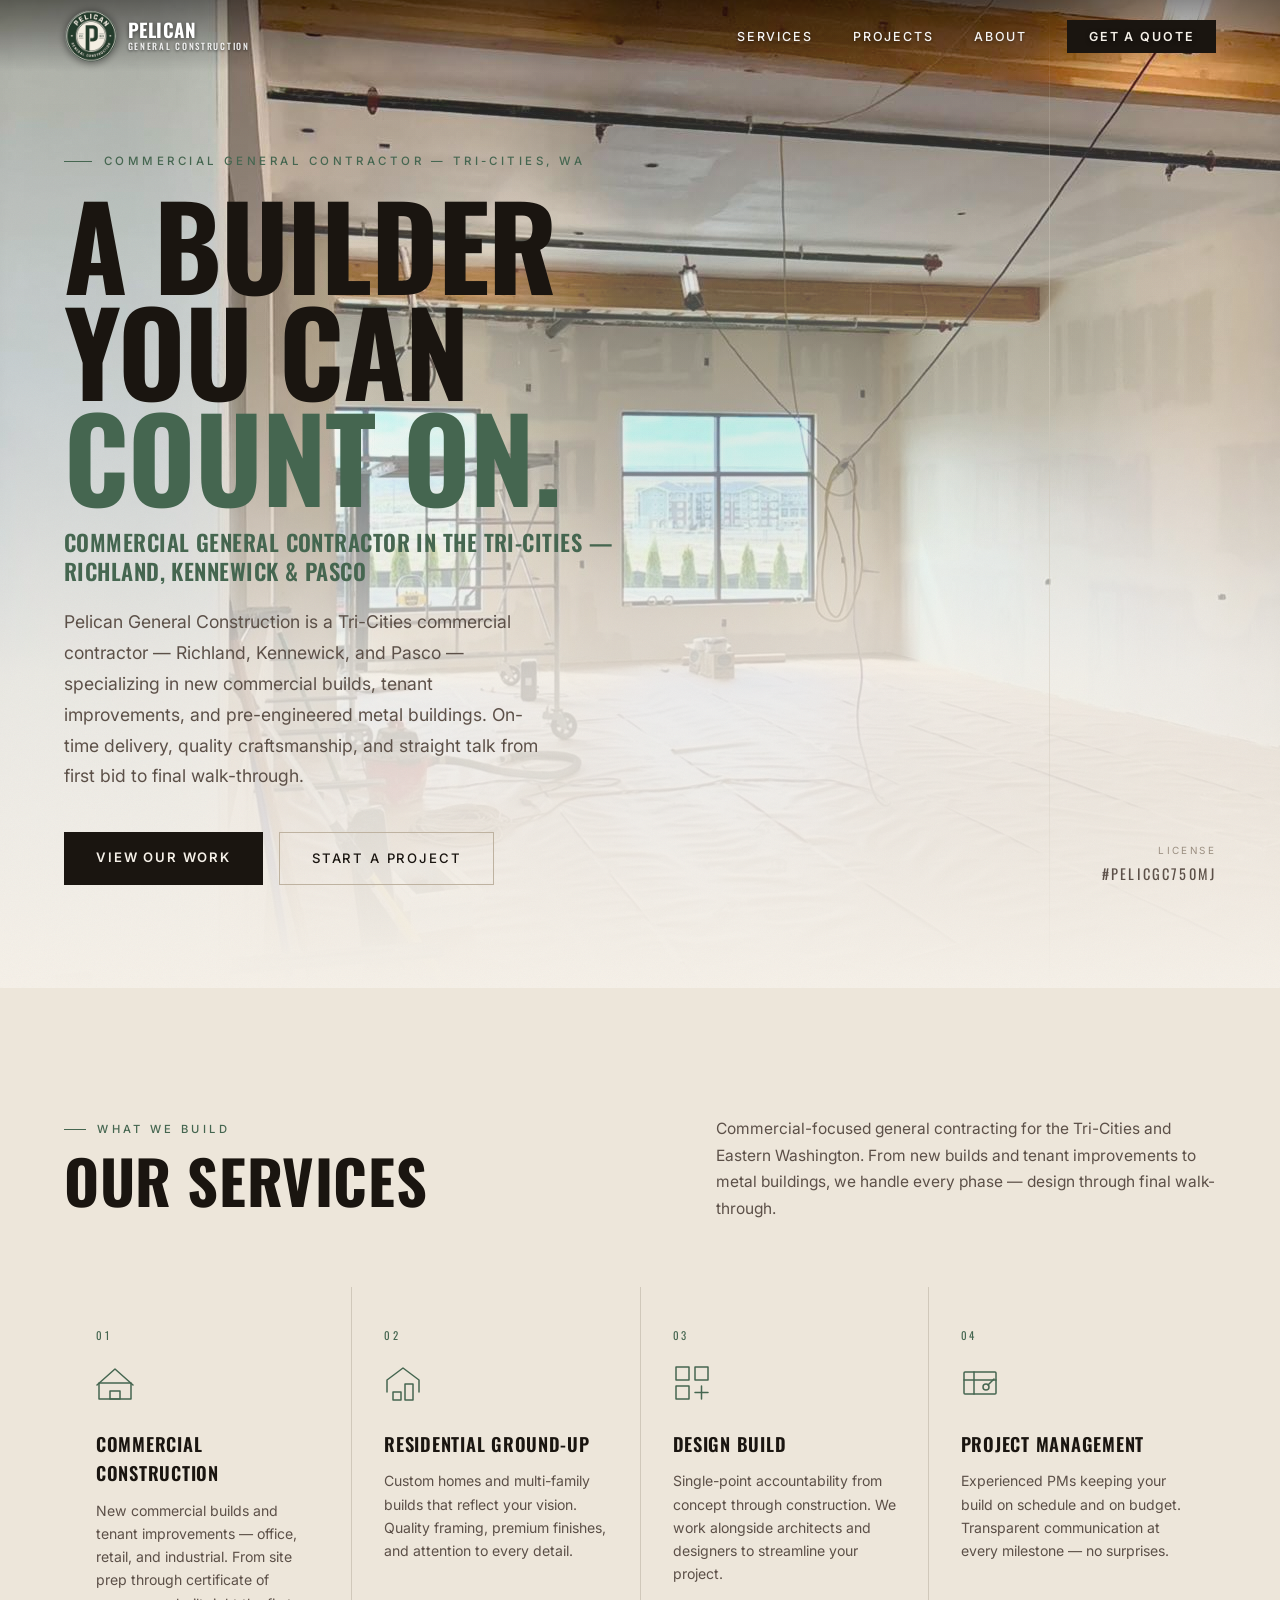
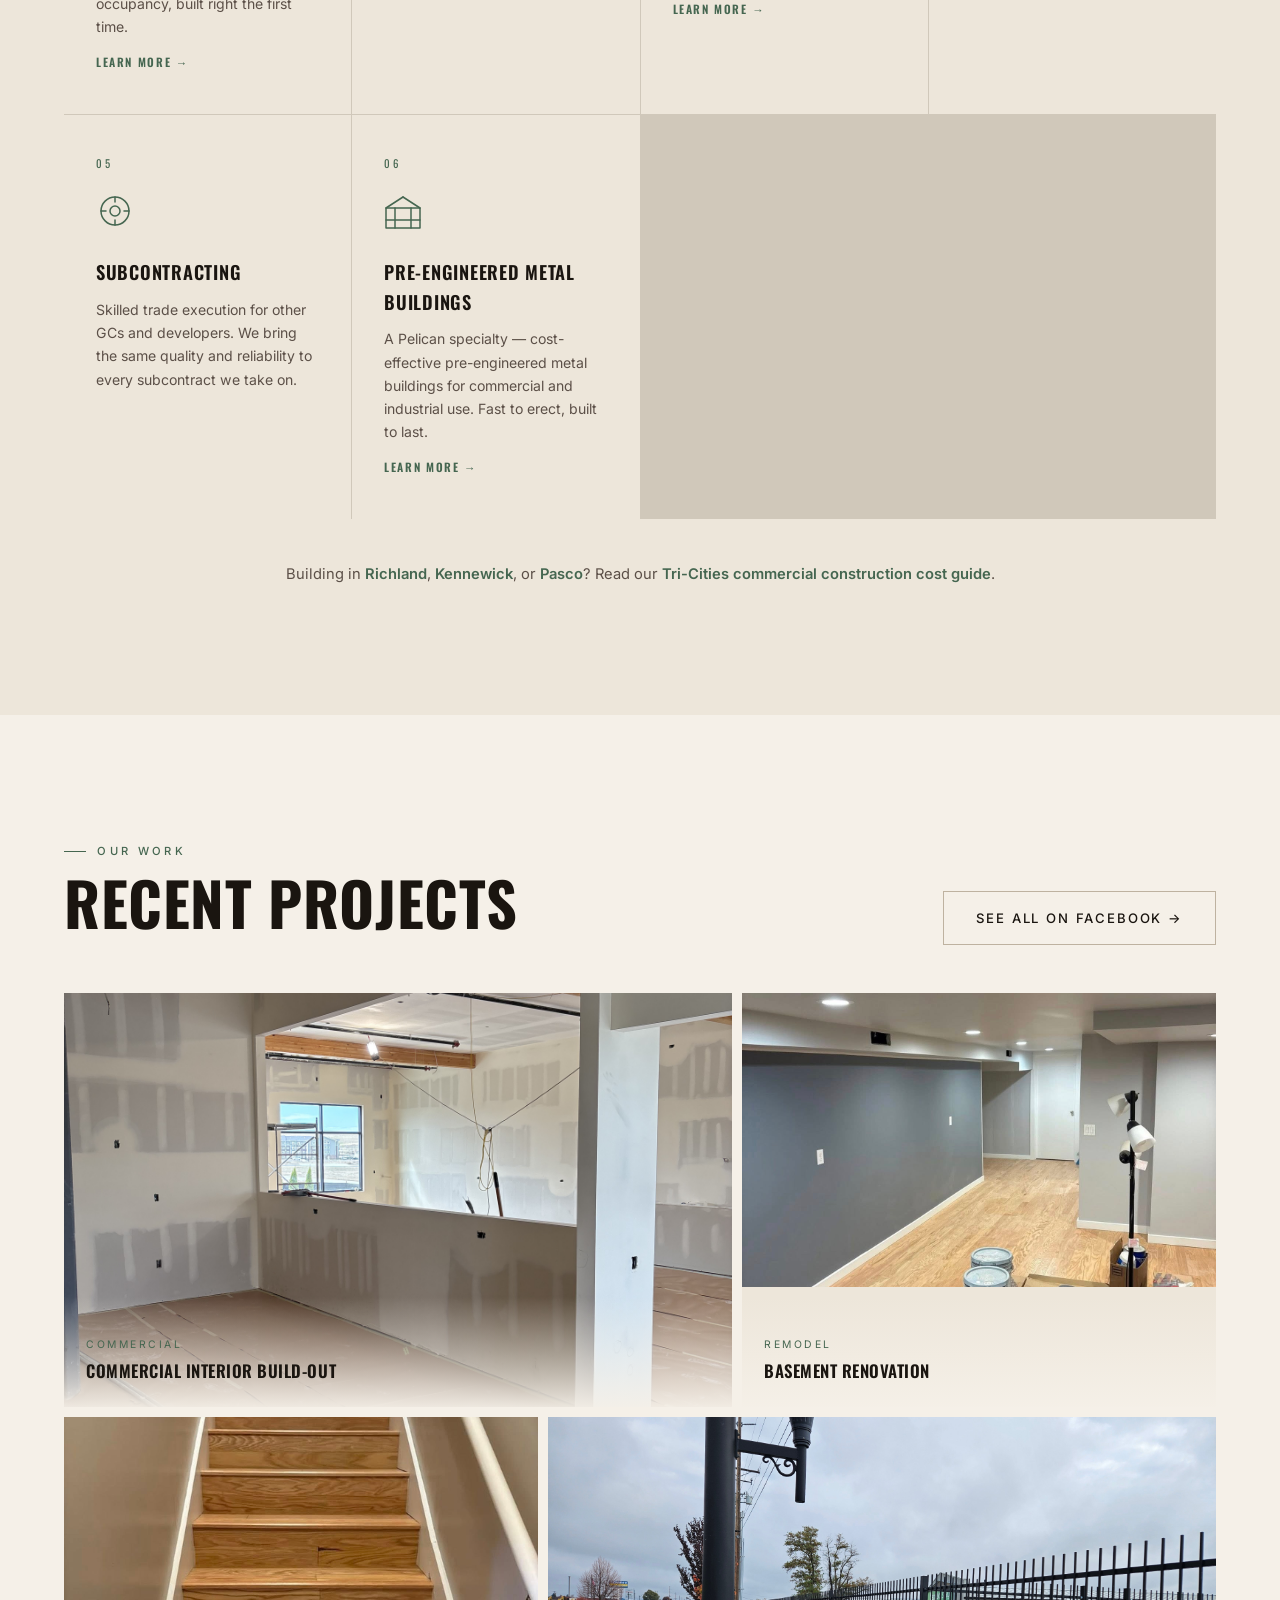
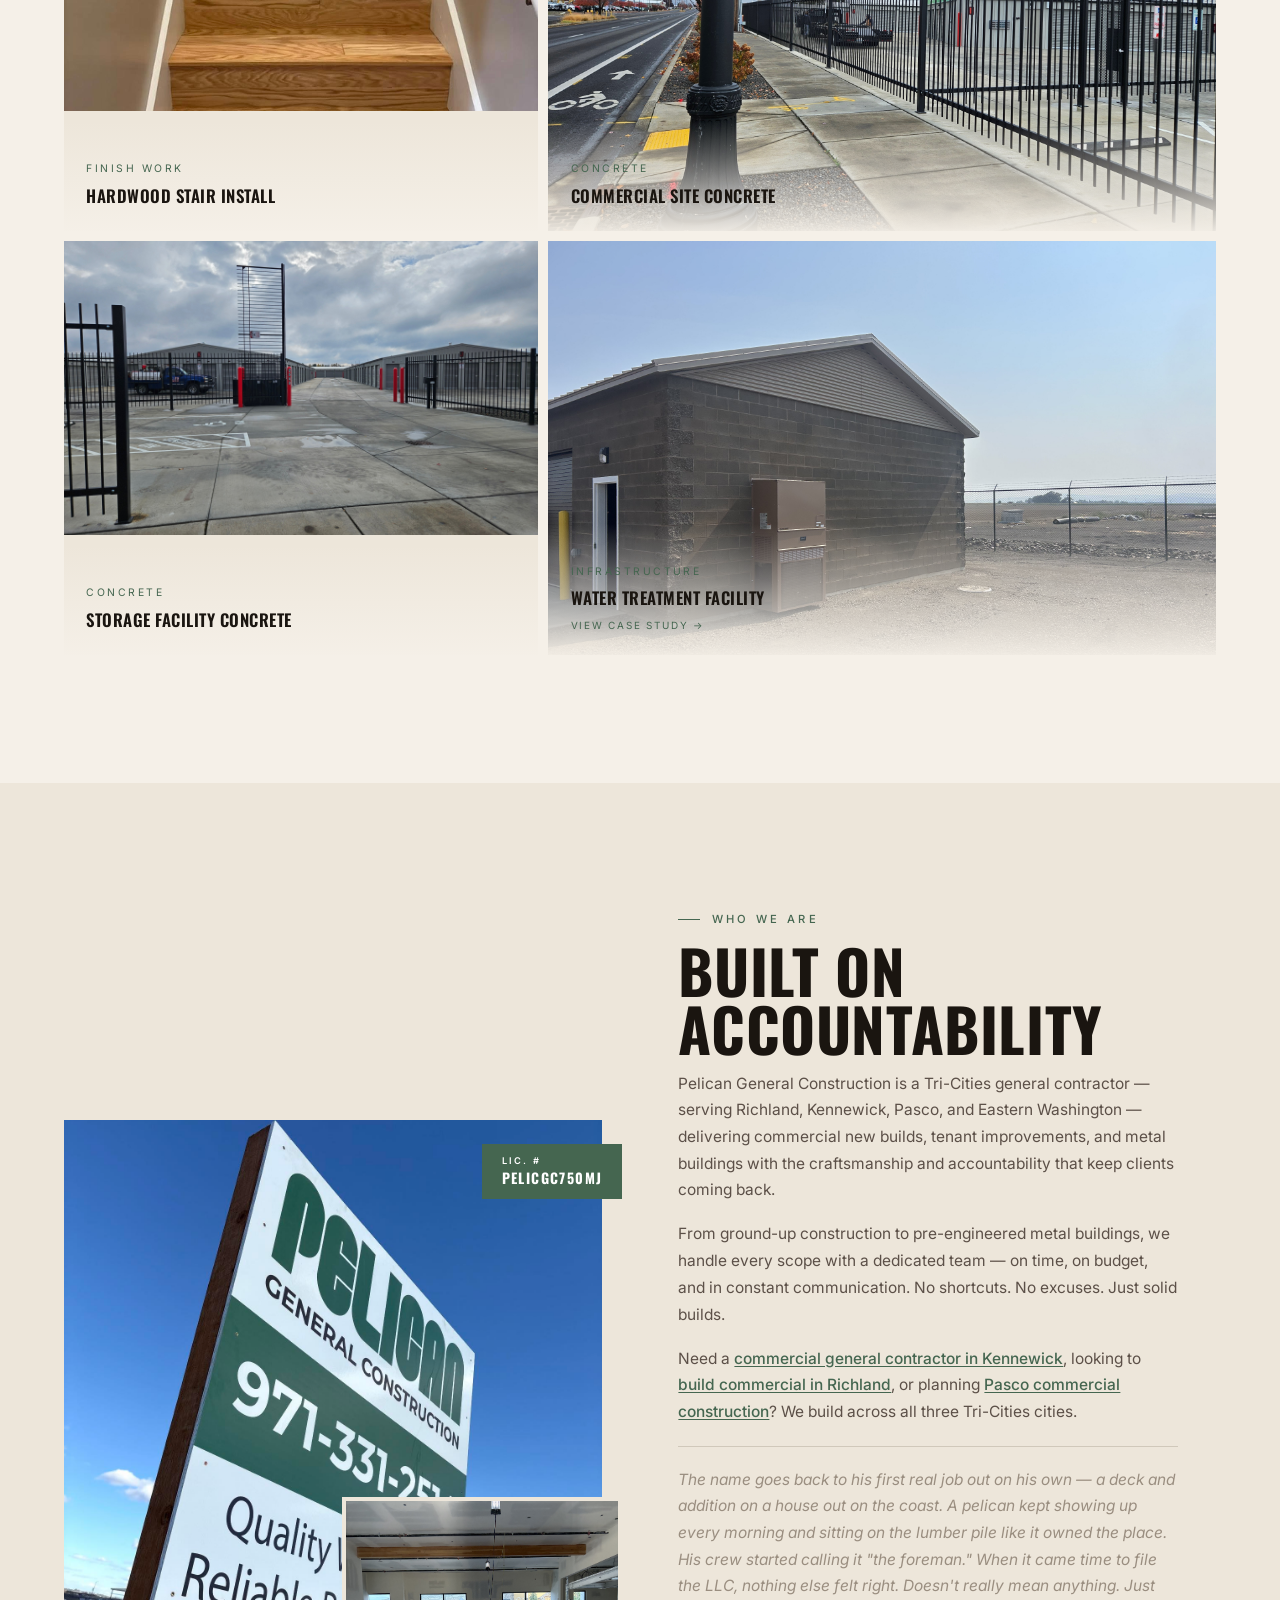
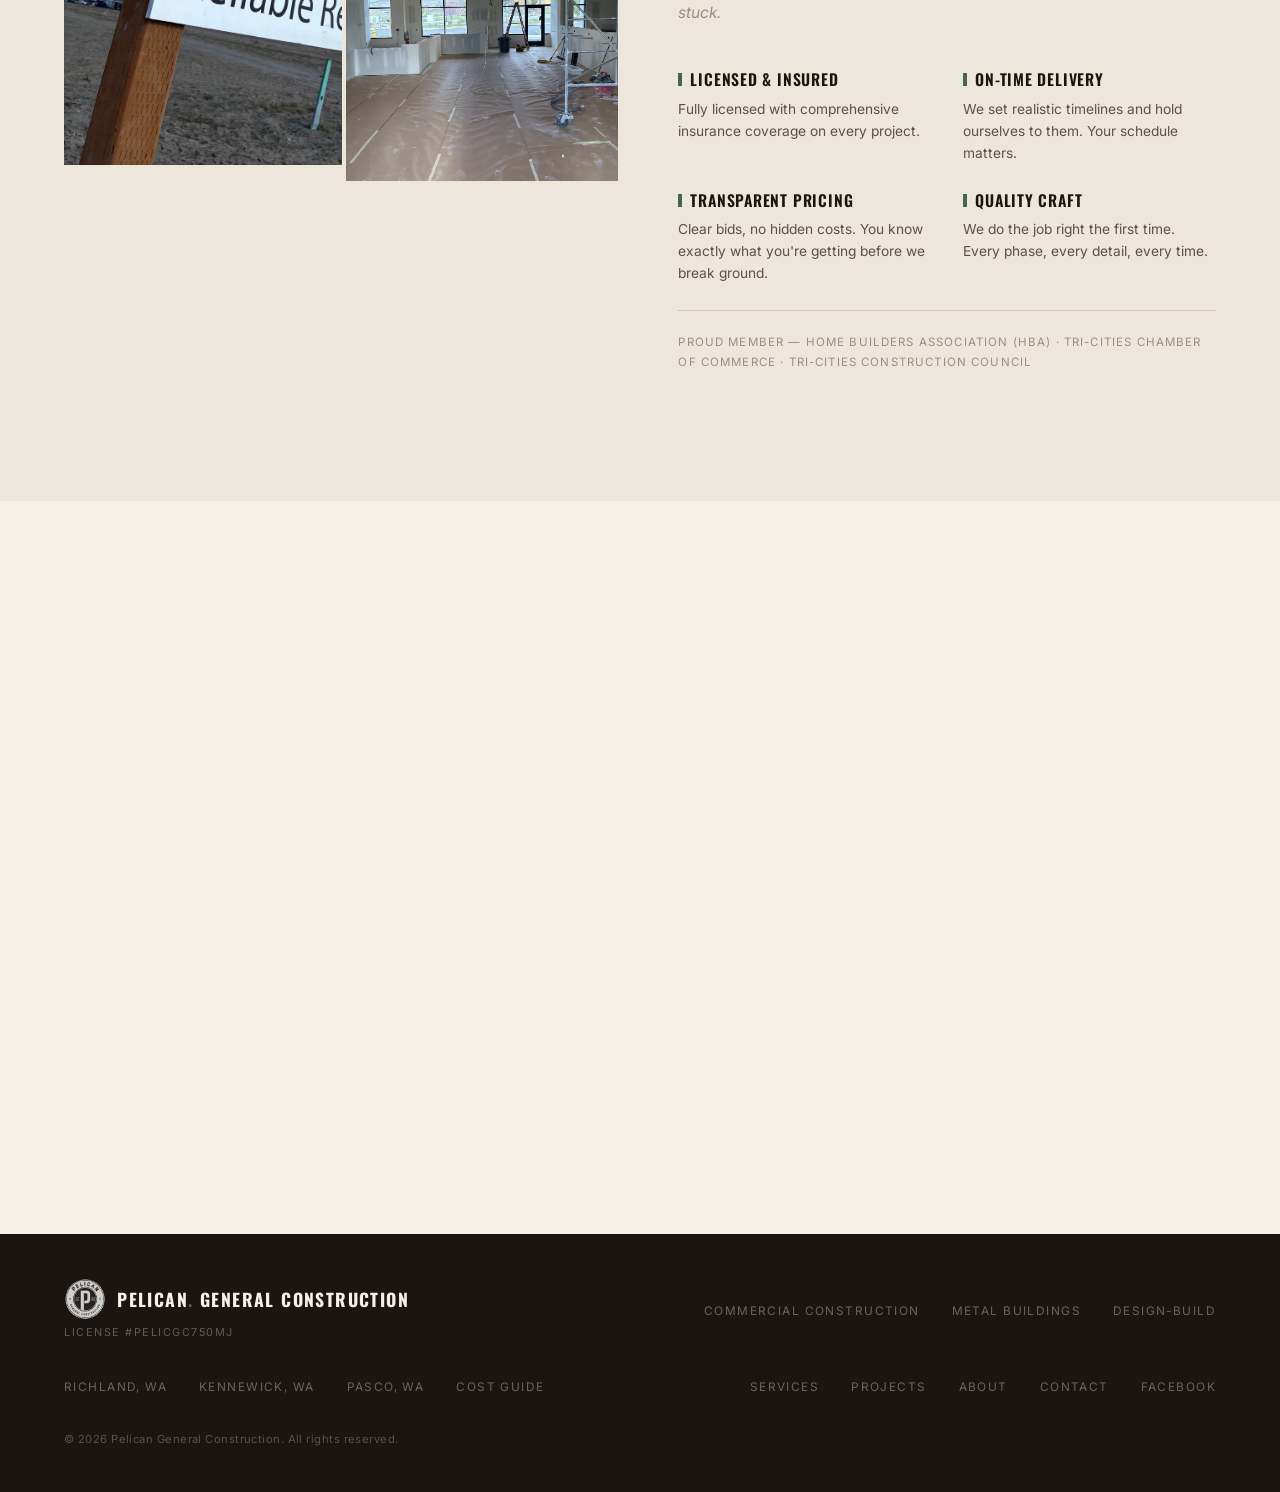
==== index.html @ b3b77639 "feat(seo): FOR-116 on-page push — anchor enrichment, plural form, schema fill, hero H2 Surgical on-p" ====
<!DOCTYPE html>
<html lang="en">
<head>
<meta charset="UTF-8">
<meta name="viewport" content="width=device-width, initial-scale=1.0">
<title>Pelican General Construction | Commercial General Contractor in the Tri-Cities, WA</title>
<meta name="description" content="Licensed general contractor serving Richland, Kennewick, Pasco, and Eastern Washington — commercial construction, new builds, tenant improvements, and pre-engineered metal buildings. Lic. #PELICGC750MJ.">
<link rel="canonical" href="https://www.pelicangeneralconstruction.com/">
<meta property="og:type" content="website">
<meta property="og:url" content="https://www.pelicangeneralconstruction.com/">
<meta property="og:title" content="Pelican General Construction | Commercial General Contractor in the Tri-Cities, WA">
<meta property="og:description" content="Licensed general contractor serving the Tri-Cities, WA — Richland, Kennewick, Pasco — plus Spokane and Eastern Washington. Commercial construction, new builds, tenant improvements &amp; pre-engineered metal buildings.">
<meta property="og:image" content="https://www.pelicangeneralconstruction.com/assets/pelican-og.jpg">
<meta property="og:site_name" content="Pelican General Construction">
<meta name="twitter:card" content="summary_large_image">
<meta name="twitter:title" content="Pelican General Construction | Commercial General Contractor in the Tri-Cities, WA">
<meta name="twitter:description" content="Licensed general contractor serving the Tri-Cities, WA and Eastern Washington. Commercial construction, new builds, tenant improvements &amp; pre-engineered metal buildings.">
<meta name="twitter:image" content="https://www.pelicangeneralconstruction.com/assets/pelican-og.jpg">
<!-- Analytics (FOR-81): GA4 live. Google Search Console verified via DNS TXT (Vercel) — no meta tag needed.
     Sub-pages under /services, /tri-cities, /resources fire GA4 via assets/site.js (GA4_ID). -->
<script async src="https://www.googletagmanager.com/gtag/js?id=G-ERBQPGGHDS"></script>
<script>window.dataLayer=window.dataLayer||[];function gtag(){dataLayer.push(arguments);}gtag('js',new Date());gtag('config','G-ERBQPGGHDS');</script>
<script type="application/ld+json">
{
  "@context": "https://schema.org",
  "@type": "GeneralContractor",
  "@id": "https://www.pelicangeneralconstruction.com/#organization",
  "name": "Pelican General Construction",
  "description": "Licensed general contractor serving the Tri-Cities, Washington — Richland, Kennewick, and Pasco — plus Spokane and Eastern Washington. Commercial construction, new builds, tenant improvements, design-build, project management, subcontracting, and pre-engineered metal buildings.",
  "url": "https://www.pelicangeneralconstruction.com",
  "logo": "https://www.pelicangeneralconstruction.com/assets/pelican-badge.png",
  "image": "https://www.pelicangeneralconstruction.com/assets/657882827_122160545870937007_4237952184044133495_n.jpg",
  "telephone": "+19713312514",
  "address": {
    "@type": "PostalAddress",
    "addressRegion": "WA",
    "addressCountry": "US"
  },
  "areaServed": [
    {"@type": "State", "name": "Washington"},
    {"@type": "City", "name": "Richland"},
    {"@type": "City", "name": "Kennewick"},
    {"@type": "City", "name": "Pasco"},
    {"@type": "City", "name": "Spokane"},
    {"@type": "AdministrativeArea", "name": "Eastern Washington"}
  ],
  "hasCredential": {
    "@type": "EducationalOccupationalCredential",
    "credentialCategory": "contractor license",
    "name": "Contractor License #PELICGC750MJ"
  },
  "hasOfferCatalog": {
    "@type": "OfferCatalog",
    "name": "Construction Services",
    "itemListElement": [
      {"@type": "Offer", "itemOffered": {"@type": "Service", "name": "Commercial Ground-Up Construction"}},
      {"@type": "Offer", "itemOffered": {"@type": "Service", "name": "Tenant Improvements"}},
      {"@type": "Offer", "itemOffered": {"@type": "Service", "name": "Residential Ground-Up Construction"}},
      {"@type": "Offer", "itemOffered": {"@type": "Service", "name": "Design Build"}},
      {"@type": "Offer", "itemOffered": {"@type": "Service", "name": "Project Management"}},
      {"@type": "Offer", "itemOffered": {"@type": "Service", "name": "Subcontracting"}},
      {"@type": "Offer", "itemOffered": {"@type": "Service", "name": "Pre-Engineered Metal Buildings"}}
    ]
  },
  "memberOf": [
    {"@type": "Organization", "name": "Home Builders Association (HBA)"},
    {"@type": "Organization", "name": "Tri-Cities Regional Chamber of Commerce"},
    {"@type": "Organization", "name": "Tri-Cities Construction Council"}
  ],
  "sameAs": ["https://www.facebook.com/profile.php?id=61578110233521"]
}
</script>
<script type="application/ld+json">
{
  "@context": "https://schema.org",
  "@type": "WebSite",
  "@id": "https://www.pelicangeneralconstruction.com/#website",
  "url": "https://www.pelicangeneralconstruction.com/",
  "name": "Pelican General Construction",
  "publisher": {"@id": "https://www.pelicangeneralconstruction.com/#organization"}
}
</script>
<link rel="icon" type="image/x-icon" href="/assets/favicon.ico">
<link rel="icon" type="image/png" sizes="32x32" href="/assets/favicon-32x32.png">
<link rel="icon" type="image/png" sizes="16x16" href="/assets/favicon-16x16.png">
<link rel="apple-touch-icon" sizes="180x180" href="/assets/apple-touch-icon.png">
<link rel="manifest" href="/site.webmanifest">
<link rel="preconnect" href="https://fonts.googleapis.com">
<link rel="preconnect" href="https://fonts.gstatic.com" crossorigin>
<link href="https://fonts.googleapis.com/css2?family=Oswald:wght@400;500;600;700&family=Inter:wght@300;400;500;600&display=swap" rel="stylesheet">
<style>
/* ============================================================
   DESIGN TOKENS — Pelican General Construction (LIGHT)
   Palette: warm cream/linen + amber gold + dark warm type
   Inspired by: aged canvas, natural timber, Carhartt tan
   ============================================================ */
:root {
  --bg-deep:    #F5F0E8;
  --bg-surface: #EDE6DA;
  --bg-raised:  #E4DBCC;
  --accent:     #456650;
  --forest:     #2B4031;  /* brand primary — logo green (design system) */
  --accent-h:   #557760;
  --text-1:     #1A1510;
  --text-2:     #5C5048;
  --text-3:     #9A8E80;
  --border:     #D0C8BA;
  --border-w:   #BEB2A0;
  --nav-h:      72px;
  --pad:        clamp(1.5rem, 5vw, 4rem);
  --sp:         clamp(5rem, 10vw, 9rem);
  --font-d:     'Oswald', sans-serif;
  --font-b:     'Inter', sans-serif;
}

*, *::before, *::after { box-sizing: border-box; margin: 0; padding: 0; }
html { scroll-behavior: smooth; }
body {
  background: var(--bg-deep);
  color: var(--text-1);
  font-family: var(--font-b);
  font-size: 16px;
  line-height: 1.6;
  -webkit-font-smoothing: antialiased;
}
img { max-width: 100%; display: block; }
a { color: inherit; text-decoration: none; }
:focus-visible { outline: 2px solid var(--accent); outline-offset: 3px; }

/* ============ NAV ============ */
nav {
  position: fixed; top: 0; left: 0; right: 0; z-index: 100;
  height: var(--nav-h);
  display: flex; align-items: center; justify-content: space-between;
  padding: 0 var(--pad);
  transition: background .3s, border-color .3s, box-shadow .3s;
  border-bottom: 1px solid transparent;
}
/* Dark gradient scrim behind nav — makes text readable over any hero photo */
nav::before {
  content: '';
  position: absolute; inset: 0;
  background: linear-gradient(to bottom, rgba(0,0,0,.45) 0%, transparent 100%);
  z-index: -1;
  pointer-events: none;
  transition: opacity .3s;
}
nav.scrolled {
  background: rgba(245,240,232,.96);
  backdrop-filter: blur(16px);
  -webkit-backdrop-filter: blur(16px);
  border-color: var(--border);
  box-shadow: 0 1px 0 var(--border);
}
nav.scrolled::before { opacity: 0; }
.nav-logo { display: flex; align-items: center; gap: .6rem; }
.nav-badge { height: 54px; width: auto; display: block; filter: drop-shadow(0 1px 4px rgba(0,0,0,.55)); transition: filter .3s; }
nav.scrolled .nav-badge { filter: none; }
.nav-wordmark { display: flex; flex-direction: column; line-height: 1; }
.nav-wm-1 {
  font-family: var(--font-d); font-weight: 700; text-transform: uppercase;
  font-size: 1.18rem; letter-spacing: .03em; color: #fff;
  text-shadow: 0 1px 4px rgba(0,0,0,.6); transition: color .25s, text-shadow .25s;
}
.nav-wm-2 {
  font-family: var(--font-d); font-weight: 500; text-transform: uppercase;
  font-size: .56rem; letter-spacing: .19em; margin-top: 3px;
  color: rgba(255,255,255,.9); text-shadow: 0 1px 3px rgba(0,0,0,.6);
  transition: color .25s, text-shadow .25s;
}
nav.scrolled .nav-wm-1 { color: var(--text-1); text-shadow: none; }
nav.scrolled .nav-wm-2 { color: var(--text-2); text-shadow: none; }
.nav-links { display: flex; align-items: center; gap: 2.5rem; list-style: none; }
.nav-links a {
  font-size: .78rem; font-weight: 500;
  letter-spacing: .15em; text-transform: uppercase;
  color: rgba(255,255,255,.95);
  text-shadow: 0 1px 4px rgba(0,0,0,.6);
  transition: color .2s, text-shadow .2s;
}
.nav-links a:hover { color: #fff; text-shadow: 0 1px 6px rgba(0,0,0,.7); }
nav.scrolled .nav-links a { color: var(--text-2); text-shadow: none; }
nav.scrolled .nav-links a:hover { color: var(--text-1); }
.btn-quote {
  background: var(--text-1) !important;
  color: var(--bg-deep) !important;
  padding: .55rem 1.35rem !important;
  font-weight: 600 !important;
  transition: background .2s, color .2s !important;
}
.btn-quote:hover { background: var(--accent) !important; color: #fff !important; }
.nav-burger {
  display: none; flex-direction: column; gap: 5px;
  cursor: pointer; padding: 6px; background: none; border: none;
}
.nav-burger span { display: block; width: 24px; height: 1.5px; background: var(--text-1); }

/* ============ HERO ============ */
.hero {
  position: relative; min-height: 100vh;
  display: flex; align-items: flex-end;
  padding: calc(var(--nav-h) + 5rem) var(--pad) clamp(4rem, 8vw, 7rem);
  overflow: hidden;
}
.hero-bg {
  position: absolute; inset: 0;
  background:
    linear-gradient(to bottom,
      rgba(245,240,232,.06) 0%,
      rgba(245,240,232,.32) 35%,
      rgba(245,240,232,.84) 68%,
      #F5F0E8 100%
    ),
    url('assets/657882827_122160545870937007_4237952184044133495_n.jpg') center/cover no-repeat;
}
/* Subtle warm grain — aged canvas/construction paper texture */
.hero-bg::after {
  content: '';
  position: absolute; inset: 0;
  background-image: url("data:image/svg+xml,%3Csvg xmlns='http://www.w3.org/2000/svg' width='260' height='260'%3E%3Cfilter id='n'%3E%3CfeTurbulence type='fractalNoise' baseFrequency='.88' numOctaves='4' stitchTiles='stitch'/%3E%3C/filter%3E%3Crect width='100%25' height='100%25' filter='url(%23n)' opacity='.06'/%3E%3C/svg%3E");
  opacity: .6; mix-blend-mode: multiply; pointer-events: none;
}
/* Warm honey glow — golden hour on timber frame */
.hero-glow {
  position: absolute; inset: 0;
  background: radial-gradient(ellipse 60% 45% at 58% 30%, rgba(70,102,80,.15) 0%, transparent 65%);
  pointer-events: none;
}
/* Vertical structural line — suggests timber column or steel section */
.hero-line {
  position: absolute;
  top: 0; right: 18%; bottom: 0;
  width: 1px;
  background: linear-gradient(to bottom, transparent 0%, var(--border) 30%, var(--border) 70%, transparent 100%);
  opacity: .5; pointer-events: none;
}
.hero-content { position: relative; max-width: 900px; }
.hero-eye {
  font-size: .72rem; font-weight: 500;
  letter-spacing: .3em; text-transform: uppercase;
  color: var(--accent); margin-bottom: 1.25rem;
  display: flex; align-items: center; gap: .75rem;
}
.hero-eye::before {
  content: ''; display: inline-block;
  width: 28px; height: 1px; background: var(--accent);
}
h1.hero-h {
  font-family: var(--font-d); font-weight: 700;
  font-size: clamp(3.5rem, 9vw, 7.75rem);
  line-height: .92; letter-spacing: -.01em; text-transform: uppercase;
  color: var(--text-1); margin-bottom: 1.5rem;
}
h1.hero-h em { font-style: normal; color: var(--accent); }
.hero-sub {
  font-size: clamp(.95rem, 1.8vw, 1.1rem);
  color: var(--text-2); max-width: 490px;
  margin-bottom: 2.5rem; line-height: 1.75;
}
.hero-h2 {
  font-family: var(--font-d); font-weight: 600;
  font-size: clamp(1.05rem, 2.1vw, 1.4rem);
  letter-spacing: .02em; text-transform: uppercase;
  color: var(--accent); line-height: 1.3;
  max-width: 640px; margin: -.35rem 0 1.4rem;
}
.inline { color: var(--accent); text-decoration: underline; text-underline-offset: 2px; font-weight: 500; transition: color .2s; }
.inline:hover { color: var(--accent-h); }
.hero-acts { display: flex; gap: 1rem; flex-wrap: wrap; }

/* Buttons */
.btn-p {
  display: inline-block;
  background: var(--text-1); color: var(--bg-deep);
  font-family: var(--font-b); font-weight: 600;
  font-size: .82rem; letter-spacing: .14em; text-transform: uppercase;
  padding: .95rem 2rem;
  transition: background .2s, transform .15s;
  border: none; cursor: pointer;
}
.btn-p:hover { background: var(--accent); color: #fff; transform: translateY(-1px); }
.btn-s {
  display: inline-block;
  border: 1px solid var(--border-w); color: var(--text-1);
  font-family: var(--font-b); font-weight: 500;
  font-size: .82rem; letter-spacing: .14em; text-transform: uppercase;
  padding: .95rem 2rem;
  transition: border-color .2s, color .2s;
}
.btn-s:hover { border-color: var(--accent); color: var(--accent); }

.hero-lic { position: absolute; bottom: clamp(4rem, 8vw, 7rem); right: var(--pad); text-align: right; }
.hero-lic-lbl { font-size: .62rem; letter-spacing: .24em; text-transform: uppercase; color: var(--text-3); margin-bottom: .2rem; }
.hero-lic-val { font-family: var(--font-d); font-size: .9rem; letter-spacing: .15em; color: var(--text-2); }

/* ============ SECTION BASE ============ */
section { padding: var(--sp) var(--pad); }
.eye {
  font-size: .7rem; font-weight: 500;
  letter-spacing: .3em; text-transform: uppercase;
  color: var(--accent); margin-bottom: .75rem;
  display: flex; align-items: center; gap: .7rem;
}
.eye::before { content: ''; display: inline-block; width: 22px; height: 1px; background: var(--accent); }
.sec-title {
  font-family: var(--font-d); font-weight: 700;
  font-size: clamp(2.2rem, 5vw, 3.75rem);
  line-height: .96; letter-spacing: .01em; text-transform: uppercase;
  color: var(--text-1); margin-bottom: .9rem;
}
.sec-desc { font-size: .97rem; color: var(--text-2); max-width: 500px; line-height: 1.72; }

/* ============ SERVICES ============ */
.services { background: var(--bg-surface); }
.svc-hdr { display: flex; justify-content: space-between; align-items: flex-end; gap: 2rem; margin-bottom: 4rem; flex-wrap: wrap; }
.svc-grid {
  display: grid;
  grid-template-columns: repeat(auto-fit, minmax(270px, 1fr));
  gap: 1px; background: var(--border);
}
.svc-card { background: var(--bg-surface); padding: 2.5rem 2rem; transition: background .25s; }
.svc-card:hover { background: var(--bg-deep); }
.svc-num { font-family: var(--font-d); font-size: .68rem; letter-spacing: .24em; color: var(--accent); margin-bottom: 1.25rem; }
.svc-icon { width: 38px; height: 38px; margin-bottom: 1.2rem; }
.svc-icon path, .svc-icon rect, .svc-icon line,
.svc-icon polyline, .svc-icon circle {
  stroke: var(--accent); fill: none;
  stroke-width: 1.5; stroke-linecap: round; stroke-linejoin: round;
}
.svc-name { font-family: var(--font-d); font-weight: 600; font-size: 1.15rem; letter-spacing: .04em; text-transform: uppercase; color: var(--text-1); margin-bottom: .7rem; }
.svc-desc { font-size: .88rem; color: var(--text-2); line-height: 1.65; }

/* ============ PROJECTS ============ */
.proj-hdr { display: flex; justify-content: space-between; align-items: flex-end; gap: 2rem; margin-bottom: 3rem; flex-wrap: wrap; }
.proj-grid { display: grid; grid-template-columns: repeat(12, 1fr); gap: .625rem; }
.proj-card { position: relative; overflow: hidden; background: var(--bg-surface); cursor: pointer; }
.proj-card:nth-child(1) { grid-column: span 7; }
.proj-card:nth-child(2) { grid-column: span 5; }
.proj-card:nth-child(3) { grid-column: span 5; }
.proj-card:nth-child(4) { grid-column: span 7; }
.proj-card:nth-child(5) { grid-column: span 5; }
.proj-card:nth-child(6) { grid-column: span 7; }
.proj-ph { width: 100%; padding-bottom: 62%; position: relative; transition: filter .32s; }
/* Cover link — invisible overlay makes full card clickable for case study */
.proj-cover-link { position: absolute; inset: 0; z-index: 5; }
.proj-ph-bg {
  position: absolute; inset: 0;
  background: linear-gradient(135deg, #DDD5C4 0%, #D4CAB8 55%, #DDD5C4 100%);
}
.proj-ph-lbl {
  position: absolute; inset: 0;
  display: flex; flex-direction: column; align-items: center; justify-content: center;
  gap: .5rem; opacity: .4; z-index: 1; pointer-events: none;
}
.proj-ph-lbl svg { width: 26px; height: 26px; stroke: var(--text-2); fill: none; stroke-width: 1.5; }
.proj-ph-lbl span { font-size: .6rem; letter-spacing: .22em; text-transform: uppercase; color: var(--text-2); }
.proj-card:hover .proj-ph { filter: brightness(.9) saturate(1.1); }
.proj-meta {
  position: absolute; bottom: 0; left: 0; right: 0;
  padding: 2.5rem 1.4rem 1.35rem;
  background: linear-gradient(to top, rgba(245,240,232,.95) 0%, transparent 100%);
}
.proj-type { font-size: .65rem; letter-spacing: .24em; text-transform: uppercase; color: var(--accent); margin-bottom: .3rem; }
.proj-name { font-family: var(--font-d); font-weight: 600; font-size: 1.05rem; letter-spacing: .03em; text-transform: uppercase; color: var(--text-1); }
.proj-ol {
  position: absolute; inset: 0;
  background: rgba(70,102,80,.06);
  opacity: 0; transition: opacity .3s;
  border: 1px solid rgba(70,102,80,.28);
}
.proj-card:hover .proj-ol { opacity: 1; }

/* ============ ABOUT ============ */
.about { background: var(--bg-surface); }
.about-in { display: grid; grid-template-columns: 1fr 1fr; gap: clamp(3rem, 6vw, 6rem); align-items: center; }
.about-vis { position: relative; }
.about-ph-main { width: 100%; padding-bottom: 120%; background: var(--bg-raised); position: relative; overflow: hidden; }
.about-ph-main-bg { position: absolute; inset: 0; background: linear-gradient(140deg, #DDD5C4 0%, #CEC4B0 55%, #D8D0C0 100%); }
.about-ph-acc {
  position: absolute; bottom: -1.25rem; right: -1.25rem;
  width: 52%; padding-bottom: 52%;
  background: var(--bg-deep); border: 4px solid var(--bg-surface); overflow: hidden;
}
.about-ph-acc-bg { position: absolute; inset: 0; background: linear-gradient(135deg, #E0D8C8 0%, #D4CAB8 100%); }
.about-lic {
  position: absolute; top: 1.5rem; right: -1.25rem;
  background: var(--accent); color: #fff;
  padding: .7rem 1.2rem; z-index: 2; line-height: 1.2;
}
.about-lic-lbl { font-size: .58rem; letter-spacing: .24em; text-transform: uppercase; font-weight: 600; display: block; margin-bottom: .18rem; }
.about-lic-val { font-family: var(--font-d); font-size: .88rem; letter-spacing: .1em; font-weight: 700; }
.about-vals { display: grid; grid-template-columns: 1fr 1fr; gap: 1.5rem 2rem; margin-top: 2.5rem; }
.val-title {
  font-family: var(--font-d); font-size: .98rem; font-weight: 600;
  letter-spacing: .05em; text-transform: uppercase;
  color: var(--text-1); margin-bottom: .35rem;
  display: flex; align-items: center; gap: .5rem;
}
.val-title::before { content: ''; width: 4px; height: 13px; background: var(--accent); display: inline-block; flex-shrink: 0; }
.val-desc { font-size: .86rem; color: var(--text-2); line-height: 1.6; }

/* ============ CONTACT ============ */
.contact-in { display: grid; grid-template-columns: 1fr 1.3fr; gap: clamp(3rem, 6vw, 6rem); align-items: start; }
.contact-tag { font-family: var(--font-d); font-weight: 700; font-size: clamp(1.8rem, 4vw, 2.9rem); line-height: 1.06; text-transform: uppercase; color: var(--text-1); margin-top: 1rem; margin-bottom: 1.4rem; }
.contact-tag span { color: var(--accent); }
.contact-desc { font-size: .92rem; color: var(--text-2); line-height: 1.72; margin-bottom: 2.25rem; }
.contact-dets { display: flex; flex-direction: column; gap: .85rem; }
.contact-det { display: flex; align-items: center; gap: .7rem; font-size: .86rem; color: var(--text-2); }
.contact-det svg { width: 15px; height: 15px; flex-shrink: 0; stroke: var(--accent); fill: none; stroke-width: 1.5; stroke-linecap: round; stroke-linejoin: round; }
.cform { display: flex; flex-direction: column; gap: 1.2rem; }
.frow { display: grid; grid-template-columns: 1fr 1fr; gap: 1.2rem; }
.fg { display: flex; flex-direction: column; gap: .45rem; }
.fg label { font-size: .7rem; font-weight: 500; letter-spacing: .22em; text-transform: uppercase; color: var(--text-2); }
.fg input, .fg textarea, .fg select {
  background: var(--bg-deep);
  border: 1px solid var(--border);
  color: var(--text-1);
  font-family: var(--font-b); font-size: .92rem;
  padding: .82rem 1rem;
  outline: none; transition: border-color .2s;
  width: 100%; -webkit-appearance: none; border-radius: 0;
}
.fg input:focus, .fg textarea:focus, .fg select:focus { border-color: var(--accent); }
.fg textarea { resize: vertical; min-height: 115px; }
.fg select {
  background-image: url("data:image/svg+xml,%3Csvg xmlns='http://www.w3.org/2000/svg' width='12' height='8' viewBox='0 0 12 8'%3E%3Cpath d='M1 1l5 5 5-5' stroke='%235C5048' stroke-width='1.5' fill='none' stroke-linecap='round'/%3E%3C/svg%3E");
  background-repeat: no-repeat; background-position: right 1rem center; padding-right: 2.5rem;
}

/* ============ FOOTER ============ */
footer { background: var(--text-1); padding: 2.75rem var(--pad); }
.footer-in { display: flex; justify-content: space-between; align-items: center; gap: 2rem; flex-wrap: wrap; }
.f-logo { display: flex; align-items: center; gap: .7rem; }
.f-badge { height: 42px; width: auto; display: block; }
.f-logo-txt { font-family: var(--font-d); font-weight: 700; font-size: 1.1rem; letter-spacing: .08em; text-transform: uppercase; color: var(--bg-deep); }
.f-logo-txt span { color: var(--accent); }
.f-lic { font-size: .68rem; letter-spacing: .14em; text-transform: uppercase; color: rgba(245,240,232,.32); margin-top: .2rem; }
.f-links { display: flex; gap: 2rem; list-style: none; flex-wrap: wrap; }
.f-links a { font-size: .74rem; letter-spacing: .12em; text-transform: uppercase; color: rgba(245,240,232,.36); transition: color .2s; }
.f-links a:hover { color: var(--accent); }
.f-copy { font-size: .7rem; color: rgba(245,240,232,.28); letter-spacing: .04em; }

/* ============ REVEAL ============ */
.rv { opacity: 0; transform: translateY(20px); transition: opacity .6s ease, transform .6s ease; }
.rv.vis { opacity: 1; transform: none; }

/* ============ RESPONSIVE ============ */
@media (max-width: 1024px) { .about-lic { right: 0; } }
@media (max-width: 768px) {
  .nav-links { display: none; }
  .nav-burger { display: flex; }
  .proj-grid { grid-template-columns: 1fr 1fr; }
  .proj-card:nth-child(n) { grid-column: span 1; }
  .about-in { grid-template-columns: 1fr; }
  .about-ph-acc { display: none; }
  .about-lic { right: 1rem; }
  .contact-in { grid-template-columns: 1fr; }
  .frow { grid-template-columns: 1fr; }
  .footer-in { flex-direction: column; align-items: flex-start; }
  .hero-line { display: none; }
}
@media (max-width: 480px) {
  .proj-grid { grid-template-columns: 1fr; }
  .proj-card:nth-child(n) { grid-column: span 1; }
  .about-vals { grid-template-columns: 1fr; }
  .nav-wm-1 { font-size: 1.02rem; }
  .nav-wm-2 { font-size: .5rem; letter-spacing: .15em; }
  .nav-badge { height: 46px; }
}
@media (max-width: 340px) {
  .nav-wm-2 { display: none; }
}
@media (prefers-reduced-motion: reduce) {
  .rv { transition: none; opacity: 1; transform: none; }
  html { scroll-behavior: auto; }
}
</style>
</head>
<body>

<!-- NAV -->
<nav id="nav" aria-label="Main navigation">
  <a href="#top" class="nav-logo" aria-label="Pelican General Construction home">
    <img src="/assets/pelican-badge.png" alt="Pelican General Construction" class="nav-badge" width="54" height="54">
    <span class="nav-wordmark"><span class="nav-wm-1">Pelican</span><span class="nav-wm-2">General Construction</span></span>
  </a>
  <ul class="nav-links" id="nav-links" role="list">
    <li><a href="#services">Services</a></li>
    <li><a href="#projects">Projects</a></li>
    <li><a href="#about">About</a></li>
    <li><a href="#contact" class="btn-quote">Get a Quote</a></li>
  </ul>
  <button class="nav-burger" id="burger" aria-label="Toggle navigation menu" aria-expanded="false">
    <span></span><span></span><span></span>
  </button>
</nav>

<!-- HERO -->
<section class="hero" id="top" aria-label="Hero — Pelican General Construction">
  <div class="hero-bg" aria-hidden="true"></div>
  <div class="hero-glow" aria-hidden="true"></div>
  <div class="hero-line" aria-hidden="true"></div>
  <!-- PHOTO SLOT: set background-image on .hero-bg in your final CSS -->
  <div class="hero-content">
    <p class="hero-eye">Commercial General Contractor &mdash; Tri-Cities, WA</p>
    <h1 class="hero-h" data-pretext>
      A Builder<br>You Can<br><em>Count On.</em>
    </h1>
    <h2 class="hero-h2">Commercial General Contractor in the Tri-Cities &mdash; Richland, Kennewick &amp; Pasco</h2>
    <p class="hero-sub">
      Pelican General Construction is a Tri-Cities commercial contractor &mdash; Richland, Kennewick, and Pasco &mdash; specializing in new commercial builds, tenant improvements, and pre-engineered metal buildings. On-time delivery, quality craftsmanship, and straight talk from first bid to final walk-through.
    </p>
    <div class="hero-acts">
      <a href="#projects" class="btn-p">View Our Work</a>
      <a href="#contact" class="btn-s">Start a Project</a>
    </div>
  </div>
  <div class="hero-lic" aria-label="Contractor license">
    <p class="hero-lic-lbl">License</p>
    <p class="hero-lic-val">#PELICGC750MJ</p>
  </div>
</section>

<!-- SERVICES -->
<section class="services" id="services" aria-label="Our services">
  <div class="svc-hdr">
    <div>
      <p class="eye">What We Build</p>
      <h2 class="sec-title">Our Services</h2>
    </div>
    <p class="sec-desc rv">Commercial-focused general contracting for the Tri-Cities and Eastern Washington. From new builds and tenant improvements to metal buildings, we handle every phase &mdash; design through final walk-through.</p>
  </div>
  <div class="svc-grid">
    <article class="svc-card rv">
      <p class="svc-num">01</p>
      <svg class="svc-icon" viewBox="0 0 38 38" aria-hidden="true"><rect x="3" y="19" width="32" height="16"/><polyline points="1,21 19,5 37,21"/><rect x="14" y="27" width="10" height="8"/></svg>
      <h3 class="svc-name">Commercial Construction</h3>
      <p class="svc-desc">New commercial builds and tenant improvements &mdash; office, retail, and industrial. From site prep through certificate of occupancy, built right the first time.</p>
      <a href="/services/commercial-construction" style="display:inline-block;margin-top:.9rem;font-family:var(--font-d);font-weight:600;font-size:.72rem;letter-spacing:.14em;text-transform:uppercase;color:var(--accent);">Learn More &rarr;</a>
    </article>
    <article class="svc-card rv">
      <p class="svc-num">02</p>
      <svg class="svc-icon" viewBox="0 0 38 38" aria-hidden="true"><polyline points="3,28 3,16 19,4 35,16 35,28"/><rect x="9" y="28" width="8" height="8"/><rect x="21" y="20" width="8" height="16"/></svg>
      <h3 class="svc-name">Residential Ground-Up</h3>
      <p class="svc-desc">Custom homes and multi-family builds that reflect your vision. Quality framing, premium finishes, and attention to every detail.</p>
    </article>
    <article class="svc-card rv">
      <p class="svc-num">03</p>
      <svg class="svc-icon" viewBox="0 0 38 38" aria-hidden="true"><rect x="3" y="3" width="13" height="13"/><rect x="22" y="3" width="13" height="13"/><rect x="3" y="22" width="13" height="13"/><line x1="22" y1="28.5" x2="35" y2="28.5"/><line x1="28.5" y1="22" x2="28.5" y2="35"/></svg>
      <h3 class="svc-name">Design Build</h3>
      <p class="svc-desc">Single-point accountability from concept through construction. We work alongside architects and designers to streamline your project.</p>
      <a href="/services/design-build" style="display:inline-block;margin-top:.9rem;font-family:var(--font-d);font-weight:600;font-size:.72rem;letter-spacing:.14em;text-transform:uppercase;color:var(--accent);">Learn More &rarr;</a>
    </article>
    <article class="svc-card rv">
      <p class="svc-num">04</p>
      <svg class="svc-icon" viewBox="0 0 38 38" aria-hidden="true"><rect x="3" y="8" width="32" height="22" rx="1"/><line x1="3" y1="16" x2="35" y2="16"/><line x1="13" y1="8" x2="13" y2="30"/><circle cx="25" cy="23" r="3"/><line x1="27" y1="21" x2="33" y2="15"/></svg>
      <h3 class="svc-name">Project Management</h3>
      <p class="svc-desc">Experienced PMs keeping your build on schedule and on budget. Transparent communication at every milestone &mdash; no surprises.</p>
    </article>
    <article class="svc-card rv">
      <p class="svc-num">05</p>
      <svg class="svc-icon" viewBox="0 0 38 38" aria-hidden="true"><circle cx="19" cy="19" r="14"/><circle cx="19" cy="19" r="5"/><line x1="19" y1="5" x2="19" y2="10"/><line x1="19" y1="28" x2="19" y2="33"/><line x1="5" y1="19" x2="10" y2="19"/><line x1="28" y1="19" x2="33" y2="19"/></svg>
      <h3 class="svc-name">Subcontracting</h3>
      <p class="svc-desc">Skilled trade execution for other GCs and developers. We bring the same quality and reliability to every subcontract we take on.</p>
    </article>
    <article class="svc-card rv">
      <p class="svc-num">06</p>
      <svg class="svc-icon" viewBox="0 0 38 38" aria-hidden="true"><rect x="2" y="16" width="34" height="20"/><line x1="2" y1="16" x2="19" y2="5"/><line x1="36" y1="16" x2="19" y2="5"/><line x1="11" y1="16" x2="11" y2="36"/><line x1="27" y1="16" x2="27" y2="36"/><line x1="2" y1="28" x2="36" y2="28"/></svg>
      <h3 class="svc-name">Pre-Engineered Metal Buildings</h3>
      <p class="svc-desc">A Pelican specialty &mdash; cost-effective pre-engineered metal buildings for commercial and industrial use. Fast to erect, built to last.</p>
      <a href="/services/metal-buildings" style="display:inline-block;margin-top:.9rem;font-family:var(--font-d);font-weight:600;font-size:.72rem;letter-spacing:.14em;text-transform:uppercase;color:var(--accent);">Learn More &rarr;</a>
    </article>
  </div>
  <p class="rv" style="text-align:center;margin-top:2.75rem;font-size:.92rem;color:var(--text-2);">Building in <a href="/tri-cities/richland" style="color:var(--accent);font-weight:600;">Richland</a>, <a href="/tri-cities/kennewick" style="color:var(--accent);font-weight:600;">Kennewick</a>, or <a href="/tri-cities/pasco" style="color:var(--accent);font-weight:600;">Pasco</a>? Read our <a href="/resources/commercial-construction-cost-tri-cities" style="color:var(--accent);font-weight:600;">Tri-Cities commercial construction cost guide</a>.</p>
</section>

<!-- PROJECTS -->
<section id="projects" aria-label="Recent projects">
  <div class="proj-hdr">
    <div>
      <p class="eye">Our Work</p>
      <h2 class="sec-title">Recent Projects</h2>
    </div>
    <a href="https://www.facebook.com/profile.php?id=61578110233521" target="_blank" rel="noopener noreferrer" class="btn-s">See All on Facebook &rarr;</a>
  </div>
  <div class="proj-grid" aria-label="Project photo gallery">
    <article class="proj-card rv">
      <div class="proj-ph" role="img" aria-label="Commercial interior build-out in progress"><div class="proj-ph-bg" style="background-image:url('assets/79564111190_full.jpg');background-size:cover;background-position:center;"></div></div>
      <div class="proj-meta"><p class="proj-type">Commercial</p><p class="proj-name">Commercial Interior Build-Out</p></div>
      <div class="proj-ol" aria-hidden="true"></div>
    </article>
    <article class="proj-card rv">
      <div class="proj-ph" role="img" aria-label="Finished basement renovation with hardwood floors"><div class="proj-ph-bg" style="background-image:url('assets/672325807_122162974742937007_5962771217009676071_n.jpg');background-size:cover;background-position:center;"></div></div>
      <div class="proj-meta"><p class="proj-type">Remodel</p><p class="proj-name">Basement Renovation</p></div>
      <div class="proj-ol" aria-hidden="true"></div>
    </article>
    <article class="proj-card rv">
      <div class="proj-ph" role="img" aria-label="Finished hardwood stair installation"><div class="proj-ph-bg" style="background-image:url('assets/672468797_122162974730937007_7061364879553442894_n.jpg');background-size:cover;background-position:center;"></div></div>
      <div class="proj-meta"><p class="proj-type">Finish Work</p><p class="proj-name">Hardwood Stair Install</p></div>
      <div class="proj-ol" aria-hidden="true"></div>
    </article>
    <article class="proj-card rv">
      <div class="proj-ph" role="img" aria-label="Commercial security fence installation"><div class="proj-ph-bg" style="background-image:url('assets/2377041901426003440.jpeg');background-size:cover;background-position:center;"></div></div>
      <div class="proj-meta"><p class="proj-type">Concrete</p><p class="proj-name">Commercial Site Concrete</p></div>
      <div class="proj-ol" aria-hidden="true"></div>
    </article>
    <article class="proj-card rv">
      <div class="proj-ph" role="img" aria-label="Completed self-storage facility build"><div class="proj-ph-bg" style="background-image:url('assets/3681317510842477414.jpeg');background-size:cover;background-position:center;"></div></div>
      <div class="proj-meta"><p class="proj-type">Concrete</p><p class="proj-name">Storage Facility Concrete</p></div>
      <div class="proj-ol" aria-hidden="true"></div>
    </article>
    <article class="proj-card rv">
      <a href="water-treatment-facility.html" class="proj-cover-link" aria-label="View Water Treatment Facility case study"></a>
      <div class="proj-ph" role="img" aria-label="Completed concrete water treatment tank against clear blue sky"><div class="proj-ph-bg" style="background-image:url('assets/IMG_1753_full.jpg');background-size:cover;background-position:center top;"></div></div>
      <div class="proj-meta">
        <p class="proj-type">Infrastructure</p>
        <p class="proj-name">Water Treatment Facility</p>
        <p style="font-size:.62rem;letter-spacing:.18em;text-transform:uppercase;color:var(--accent);margin-top:.35rem;font-family:var(--font-b);">View Case Study &rarr;</p>
      </div>
      <div class="proj-ol" aria-hidden="true"></div>
    </article>
  </div>
</section>

<!-- ABOUT -->
<section class="about" id="about" aria-label="About Pelican General Construction">
  <div class="about-in">
    <div class="about-vis rv">
      <div class="about-ph-main" role="img" aria-label="Pelican General Construction — job site sign">
        <div class="about-ph-main-bg" style="background-image:url('assets/646822827_122157097796937007_4554515745832312009_n.jpg');background-size:cover;background-position:center;"></div>
        <div style="display:none;">
          <svg viewBox="0 0 24 24" width="28" height="28" stroke="#5C5048" fill="none" stroke-width="1.5"><rect x="3" y="3" width="18" height="18" rx="2"/><circle cx="8.5" cy="8.5" r="1.5"/><polyline points="21 15 16 10 5 21"/></svg>
          <span style="font-size:.62rem;letter-spacing:.2em;text-transform:uppercase;color:#5C5048;font-family:'Inter',sans-serif;">Team Photo</span>
        </div>
      </div>
      <div class="about-ph-acc" role="img" aria-label="Commercial interior framing">
        <div class="about-ph-acc-bg" style="background-image:url('assets/79564115302_full.jpg');background-size:cover;background-position:center;"></div>
        <div style="display:none;">
          <svg viewBox="0 0 24 24" width="20" height="20" stroke="#5C5048" fill="none" stroke-width="1.5"><rect x="3" y="3" width="18" height="18" rx="2"/><circle cx="8.5" cy="8.5" r="1.5"/><polyline points="21 15 16 10 5 21"/></svg>
        </div>
      </div>
      <div class="about-lic" aria-label="License badge">
        <span class="about-lic-lbl">Lic. #</span>
        <span class="about-lic-val">PELICGC750MJ</span>
      </div>
    </div>
    <div class="rv">
      <p class="eye">Who We Are</p>
      <h2 class="sec-title">Built on Accountability</h2>
      <p class="sec-desc" style="margin-bottom:1.1rem;">Pelican General Construction is a Tri-Cities general contractor &mdash; serving Richland, Kennewick, Pasco, and Eastern Washington &mdash; delivering commercial new builds, tenant improvements, and metal buildings with the craftsmanship and accountability that keep clients coming back.</p>
      <p class="sec-desc">From ground-up construction to pre-engineered metal buildings, we handle every scope with a dedicated team &mdash; on time, on budget, and in constant communication. No shortcuts. No excuses. Just solid builds.</p>
      <p class="sec-desc" style="margin-top:1.1rem;">Need a <a class="inline" href="/tri-cities/kennewick">commercial general contractor in Kennewick</a>, looking to <a class="inline" href="/tri-cities/richland">build commercial in Richland</a>, or planning <a class="inline" href="/tri-cities/pasco">Pasco commercial construction</a>? We build across all three Tri-Cities cities.</p>
      <p class="sec-desc" style="margin-top:1.25rem;padding-top:1.25rem;border-top:1px solid var(--border);font-style:italic;color:var(--text-3);">The name goes back to his first real job out on his own &mdash; a deck and addition on a house out on the coast. A pelican kept showing up every morning and sitting on the lumber pile like it owned the place. His crew started calling it "the foreman." When it came time to file the LLC, nothing else felt right. Doesn't really mean anything. Just stuck.</p>
      <div class="about-vals">
        <div><p class="val-title">Licensed &amp; Insured</p><p class="val-desc">Fully licensed with comprehensive insurance coverage on every project.</p></div>
        <div><p class="val-title">On-Time Delivery</p><p class="val-desc">We set realistic timelines and hold ourselves to them. Your schedule matters.</p></div>
        <div><p class="val-title">Transparent Pricing</p><p class="val-desc">Clear bids, no hidden costs. You know exactly what you're getting before we break ground.</p></div>
        <div><p class="val-title">Quality Craft</p><p class="val-desc">We do the job right the first time. Every phase, every detail, every time.</p></div>
      </div>
      <p class="about-memberships" style="margin-top:1.6rem;padding-top:1.3rem;border-top:1px solid var(--border);font-size:.72rem;letter-spacing:.1em;text-transform:uppercase;color:var(--text-3);line-height:1.8;">Proud member &mdash; Home Builders Association (HBA) &middot; Tri-Cities Chamber of Commerce &middot; Tri-Cities Construction Council</p>
    </div>
  </div>
</section>

<!-- CONTACT -->
<section id="contact" aria-label="Contact Pelican General Construction">
  <div class="contact-in">
    <div class="rv">
      <p class="eye">Get in Touch</p>
      <h2 class="contact-tag">Let's Build<br>Something<br><span>Together.</span></h2>
      <p class="contact-desc">Tell us about your project. Whether it's a ground-up commercial build or a custom residence, we'll give you a straight answer and a fair bid.</p>
      <div class="contact-dets">
        <div class="contact-det">
          <svg viewBox="0 0 16 16" aria-hidden="true"><path d="M8 1.5C5.5 1.5 3.5 3.5 3.5 6c0 3.5 4.5 8.5 4.5 8.5S12.5 9.5 12.5 6C12.5 3.5 10.5 1.5 8 1.5z"/><circle cx="8" cy="6" r="1.5"/></svg>
          <span>Tri-Cities, Washington</span>
        </div>
        <div class="contact-det">
          <svg viewBox="0 0 16 16" aria-hidden="true"><path d="M3 3h10a1 1 0 011 1v8a1 1 0 01-1 1H3a1 1 0 01-1-1V4a1 1 0 011-1z"/><polyline points="2,4 8,9.5 14,4"/></svg>
          <a href="https://www.facebook.com/profile.php?id=61578110233521" target="_blank" rel="noopener" style="color:inherit;transition:color .2s" onmouseover="this.style.color='var(--accent)'" onmouseout="this.style.color='inherit'">Message us on Facebook</a>
        </div>
        <div class="contact-det">
          <svg viewBox="0 0 16 16" aria-hidden="true"><rect x="1" y="1" width="14" height="14" rx="2"/><line x1="5" y1="8" x2="11" y2="8"/><line x1="8" y1="5" x2="8" y2="11"/></svg>
          <span>License #PELICGC750MJ</span>
        </div>
      </div>
    </div>
    <!-- ACTION: replace YOUR_FORM_ID below with the ID from formspree.io/dashboard -->
    <form class="cform rv" action="https://formspree.io/f/xzdwodka" method="POST" aria-label="Project inquiry form">
      <input type="text" name="_gotcha" style="display:none" tabindex="-1" autocomplete="off" aria-hidden="true">
      <div class="frow">
        <div class="fg"><label for="inp-name">Name</label><input type="text" id="inp-name" name="name" placeholder="John Smith" required autocomplete="name"></div>
        <div class="fg"><label for="inp-email">Email</label><input type="email" id="inp-email" name="email" placeholder="john@company.com" required autocomplete="email"></div>
      </div>
      <div class="fg"><label for="inp-phone">Phone (optional)</label><input type="tel" id="inp-phone" name="phone" placeholder="(555) 000-0000" autocomplete="tel"></div>
      <div class="fg">
        <label for="inp-svc">Service</label>
        <select id="inp-svc" name="service">
          <option value="">Select a service...</option>
          <option value="commercial">Commercial Ground-Up</option>
          <option value="residential">Residential Ground-Up</option>
          <option value="design-build">Design Build</option>
          <option value="pm">Project Management</option>
          <option value="sub">Subcontracting</option>
          <option value="metal">Pre-Engineered Metal Building</option>
          <option value="other">Other</option>
        </select>
      </div>
      <div class="fg"><label for="inp-msg">Tell us about your project</label><textarea id="inp-msg" name="message" placeholder="Project scope, timeline, location..." required></textarea></div>
      <button type="submit" class="btn-p" style="align-self:flex-start;">Send Message &rarr;</button>
    </form>
  </div>
</section>

<!-- FOOTER -->
<footer>
  <div class="footer-in">
    <div>
      <div class="f-logo"><img src="/assets/pelican-badge-white.png" alt="" class="f-badge" width="42" height="42"><span class="f-logo-txt">Pelican<span>.</span> General Construction</span></div>
      <div class="f-lic">License #PELICGC750MJ</div>
    </div>
    <ul class="f-links" role="list">
      <li><a href="/services/commercial-construction">Commercial Construction</a></li>
      <li><a href="/services/metal-buildings">Metal Buildings</a></li>
      <li><a href="/services/design-build">Design-Build</a></li>
    </ul>
    <ul class="f-links" role="list">
      <li><a href="/tri-cities/richland">Richland, WA</a></li>
      <li><a href="/tri-cities/kennewick">Kennewick, WA</a></li>
      <li><a href="/tri-cities/pasco">Pasco, WA</a></li>
      <li><a href="/resources/commercial-construction-cost-tri-cities">Cost Guide</a></li>
    </ul>
    <ul class="f-links" role="list">
      <li><a href="#services">Services</a></li>
      <li><a href="#projects">Projects</a></li>
      <li><a href="#about">About</a></li>
      <li><a href="#contact">Contact</a></li>
      <li><a href="https://www.facebook.com/profile.php?id=61578110233521" target="_blank" rel="noopener">Facebook</a></li>
    </ul>
    <p class="f-copy">&copy; 2026 Pelican General Construction. All rights reserved.</p>
  </div>
</footer>

<!-- PRETEXT TEXT LAYOUT -->
<script type="module">
import { prepare, layout } from './pretext.js';

await document.fonts.ready;

const ptEls = document.querySelectorAll('[data-pretext]');
const ptMap = new Map();

for (const el of ptEls) {
  const text = el.textContent.replace(/\s+/g, ' ').trim();
  const cs = getComputedStyle(el);
  const lh = parseFloat(cs.lineHeight) || parseFloat(cs.fontSize) * 1.1;
  const font = `${cs.fontStyle} ${cs.fontWeight} ${cs.fontSize}/${lh}px ${cs.fontFamily}`;
  try { ptMap.set(el, { handle: prepare(text, font), el }); } catch(e) {}
}

function relayout() {
  for (const { handle, el } of ptMap.values()) {
    const cs = getComputedStyle(el);
    const lh = parseFloat(cs.lineHeight) || parseFloat(cs.fontSize) * 1.1;
    try {
      const { height } = layout(handle, el.clientWidth || el.offsetWidth, lh);
      if (height > 0) el.style.minHeight = height + 'px';
    } catch(e) {}
  }
}

new ResizeObserver(relayout).observe(document.documentElement);
relayout();
</script>

<script>
// Nav scroll
const nav = document.getElementById('nav');
window.addEventListener('scroll', () => nav.classList.toggle('scrolled', scrollY > 30), { passive: true });
nav.classList.toggle('scrolled', scrollY > 30);

// Mobile nav
const burger = document.getElementById('burger');
const navLinks = document.getElementById('nav-links');
let mobileOpen = false;

function toggleMobile(open) {
  mobileOpen = open !== undefined ? open : !mobileOpen;
  burger.setAttribute('aria-expanded', String(mobileOpen));
  if (mobileOpen) {
    navLinks.style.cssText = 'display:flex;flex-direction:column;position:fixed;top:72px;left:0;right:0;background:rgba(245,240,232,.97);padding:2rem;gap:1.5rem;border-bottom:1px solid #D0C8BA;backdrop-filter:blur(16px);-webkit-backdrop-filter:blur(16px);z-index:99';
  } else {
    navLinks.removeAttribute('style');
  }
}

burger.addEventListener('click', () => toggleMobile());
document.addEventListener('keydown', e => { if (e.key === 'Escape' && mobileOpen) toggleMobile(false); });
navLinks.querySelectorAll('a').forEach(a => a.addEventListener('click', () => { if (mobileOpen) toggleMobile(false); }));

// Scroll reveal
const rvEls = document.querySelectorAll('.rv');
const rvObs = new IntersectionObserver(entries => {
  entries.forEach(e => { if (e.isIntersecting) { e.target.classList.add('vis'); rvObs.unobserve(e.target); } });
}, { threshold: 0.08, rootMargin: '0px 0px -30px 0px' });
rvEls.forEach(el => rvObs.observe(el));

// Form submit — Formspree AJAX
const cform = document.querySelector('.cform');
cform.addEventListener('submit', async e => {
  e.preventDefault();
  const btn = cform.querySelector('button[type=submit]');
  btn.textContent = 'Sending…';
  btn.disabled = true;
  try {
    const res = await fetch(cform.action, {
      method: 'POST',
      body: new FormData(cform),
      headers: { 'Accept': 'application/json' }
    });
    if (res.ok) {
      btn.textContent = 'Message Sent ✓';
      btn.style.background = '#2a7a3a';
      btn.style.color = '#fff';
      cform.reset();
      setTimeout(() => {
        btn.textContent = 'Send Message →';
        btn.style.background = '';
        btn.style.color = '';
        btn.disabled = false;
      }, 4000);
    } else {
      throw new Error('failed');
    }
  } catch {
    btn.textContent = 'Failed — try again';
    btn.style.background = '#a33';
    btn.style.color = '#fff';
    setTimeout(() => {
      btn.textContent = 'Send Message →';
      btn.style.background = '';
      btn.style.color = '';
      btn.disabled = false;
    }, 4000);
  }
});
</script>

</body>
</html>
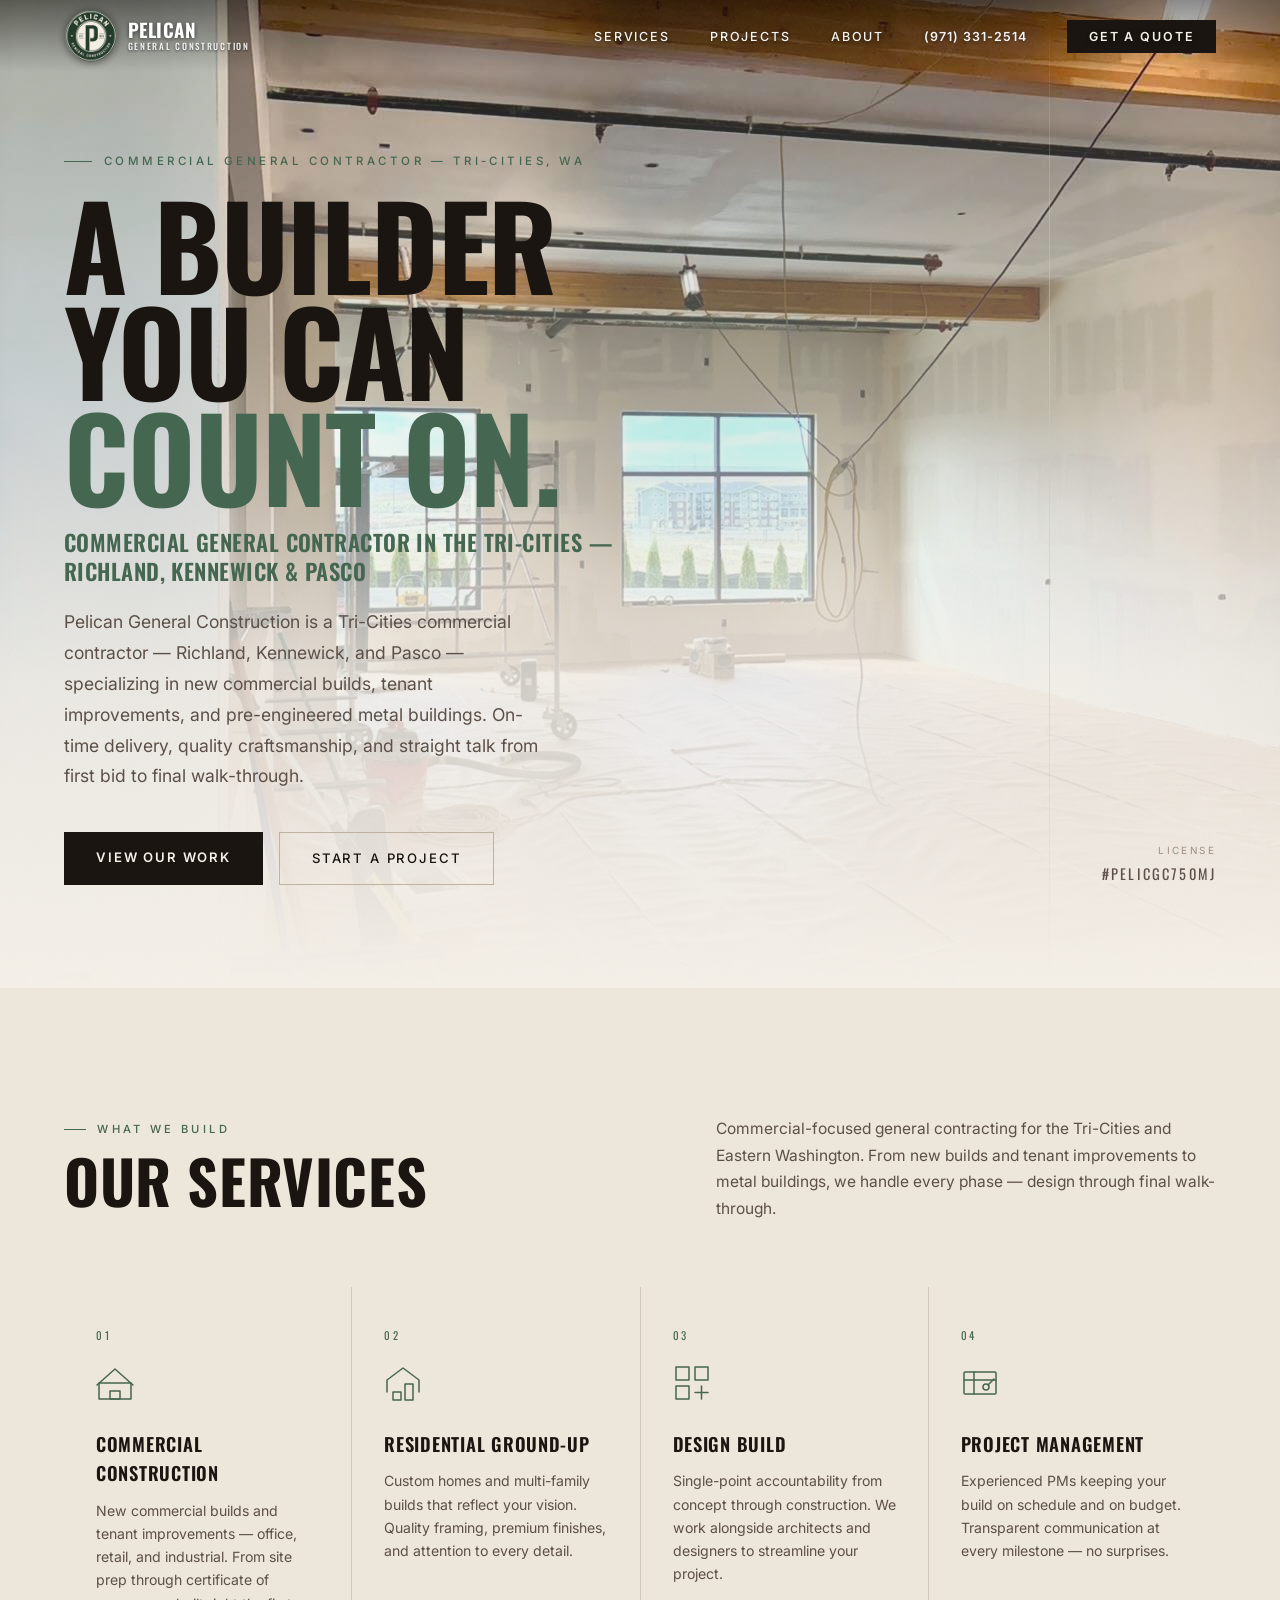
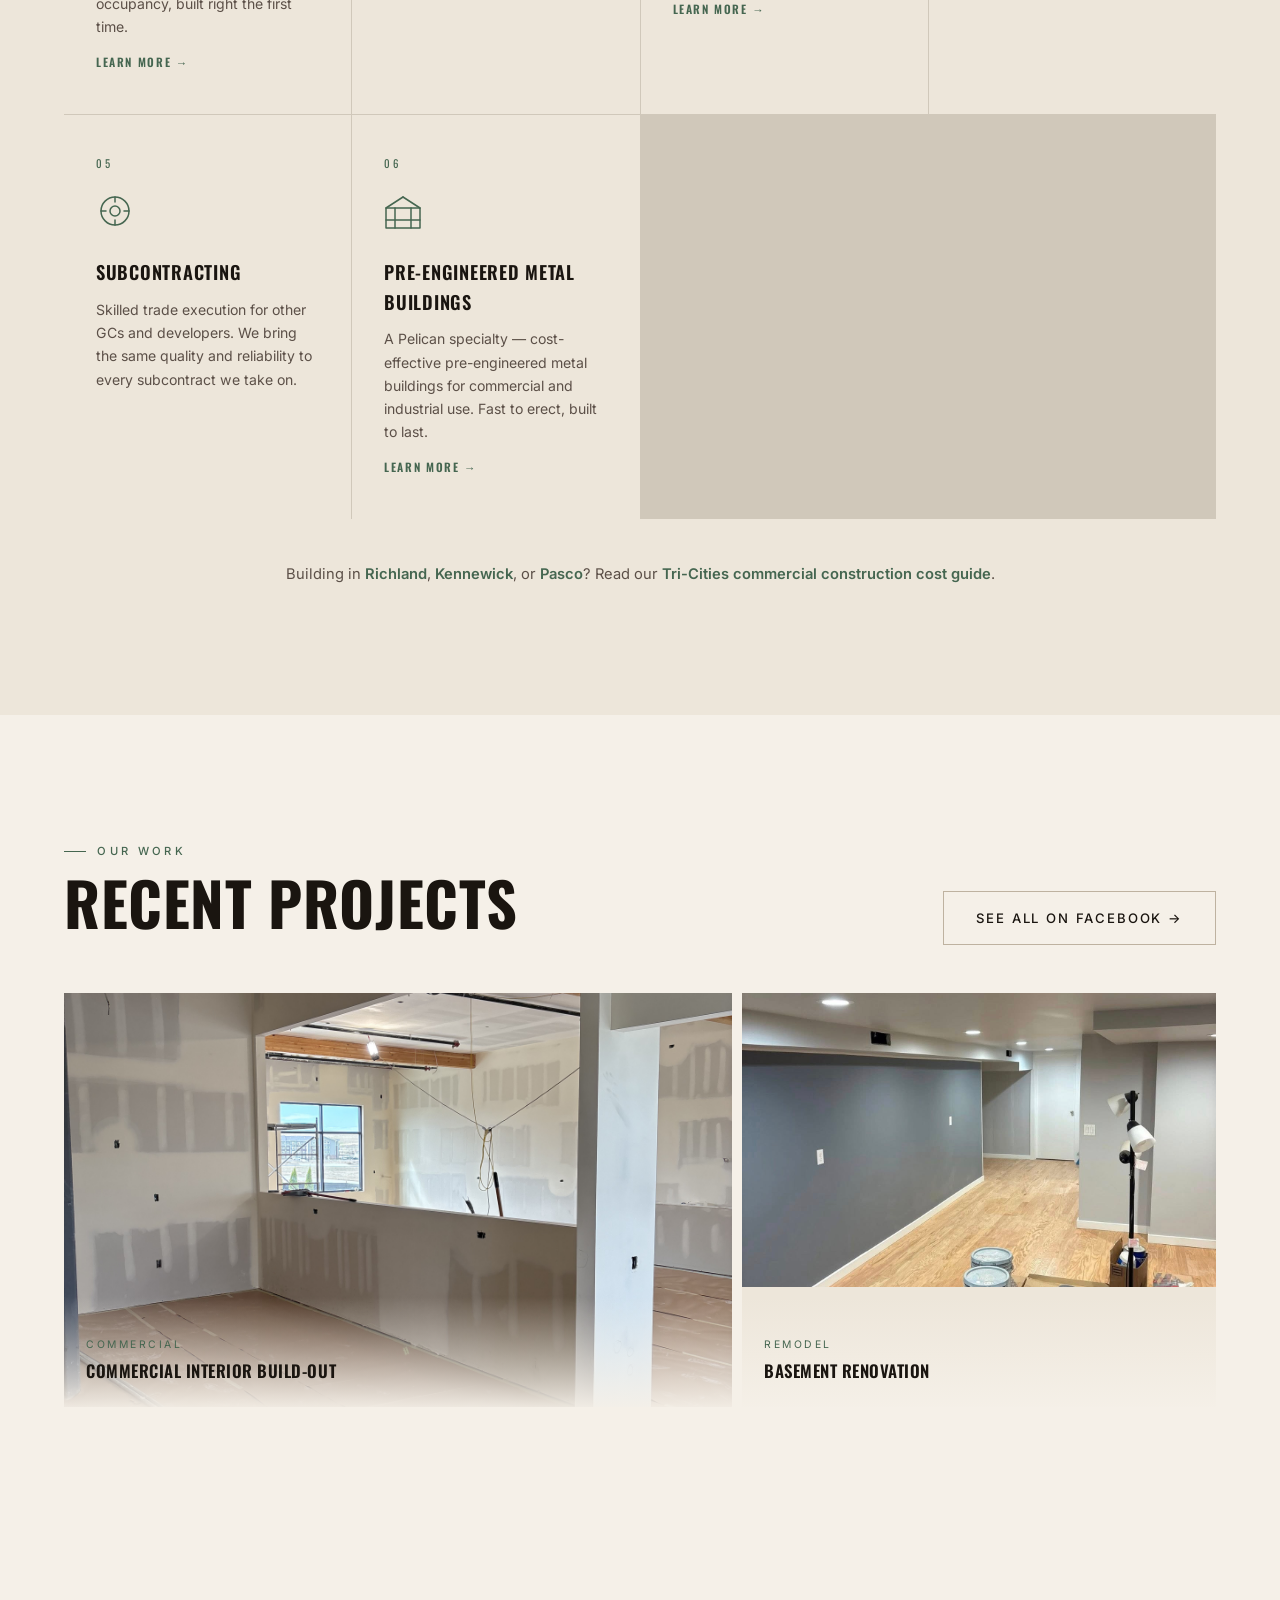
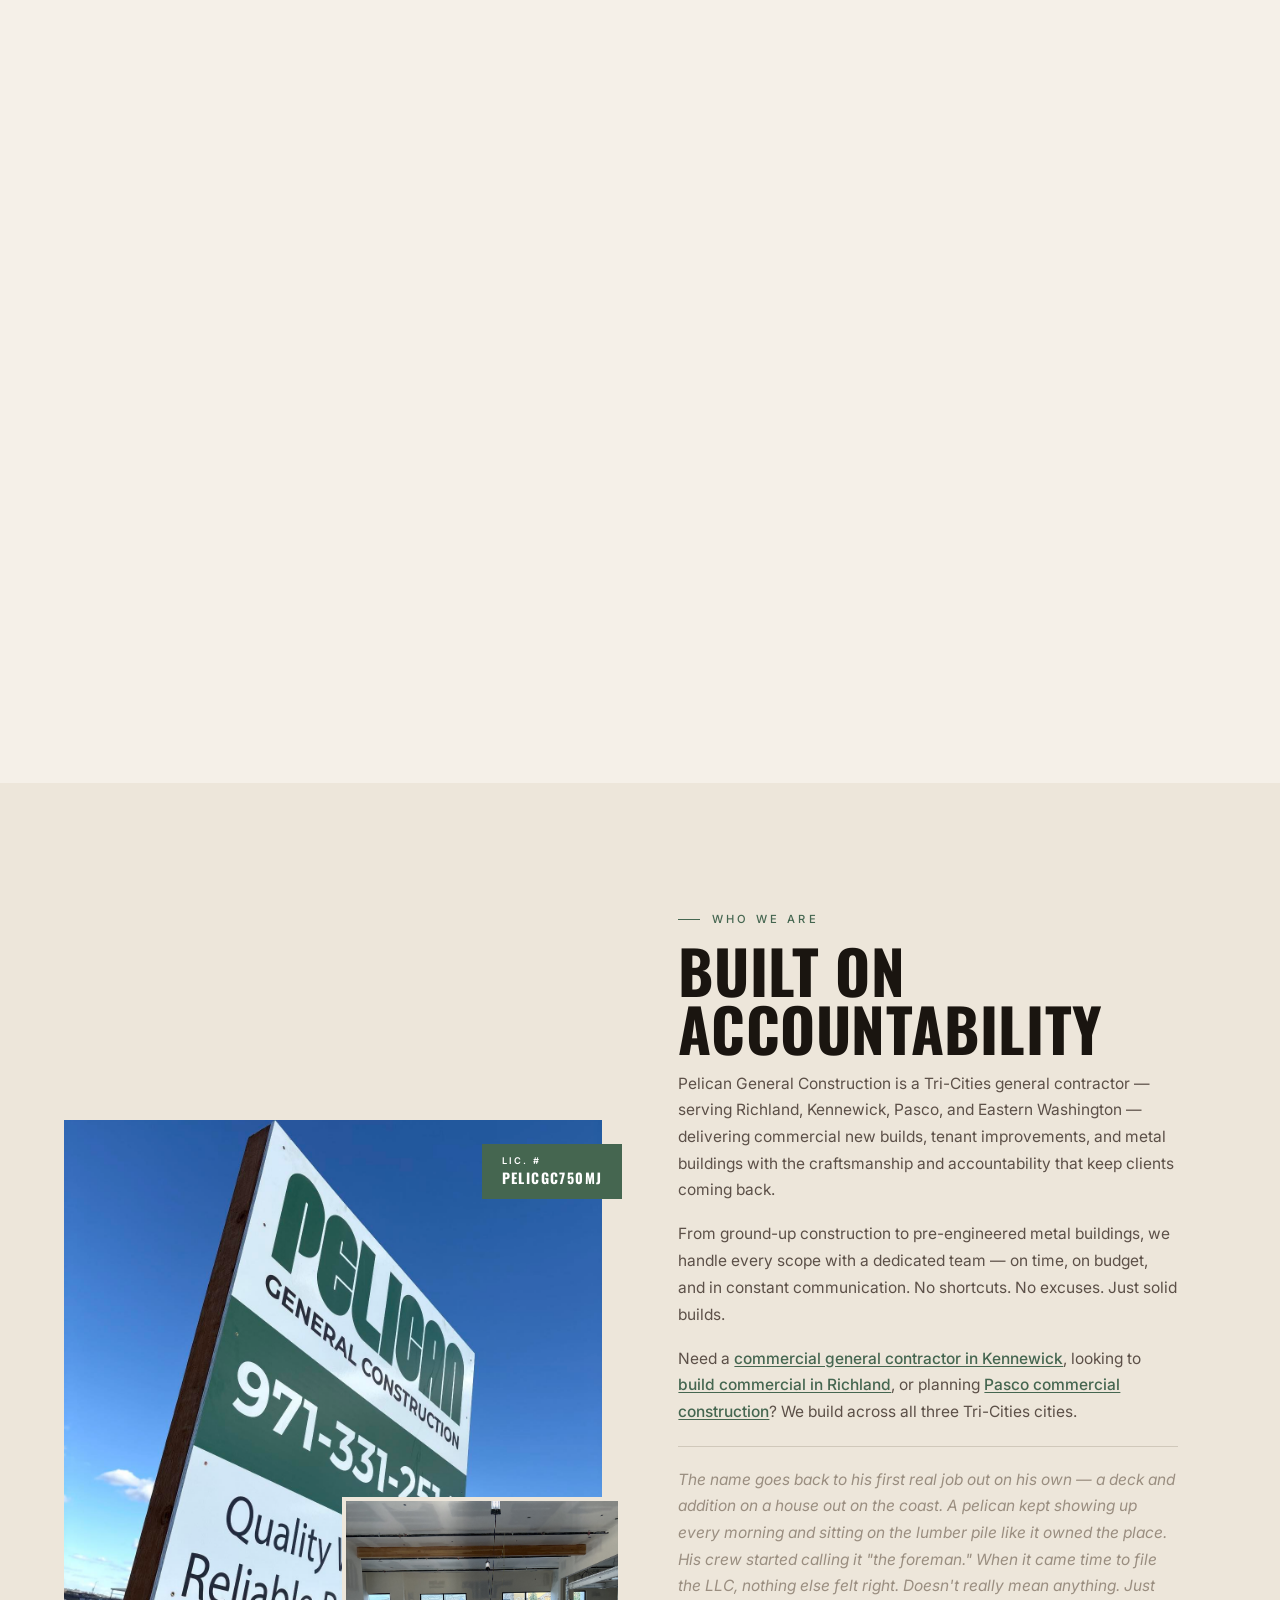
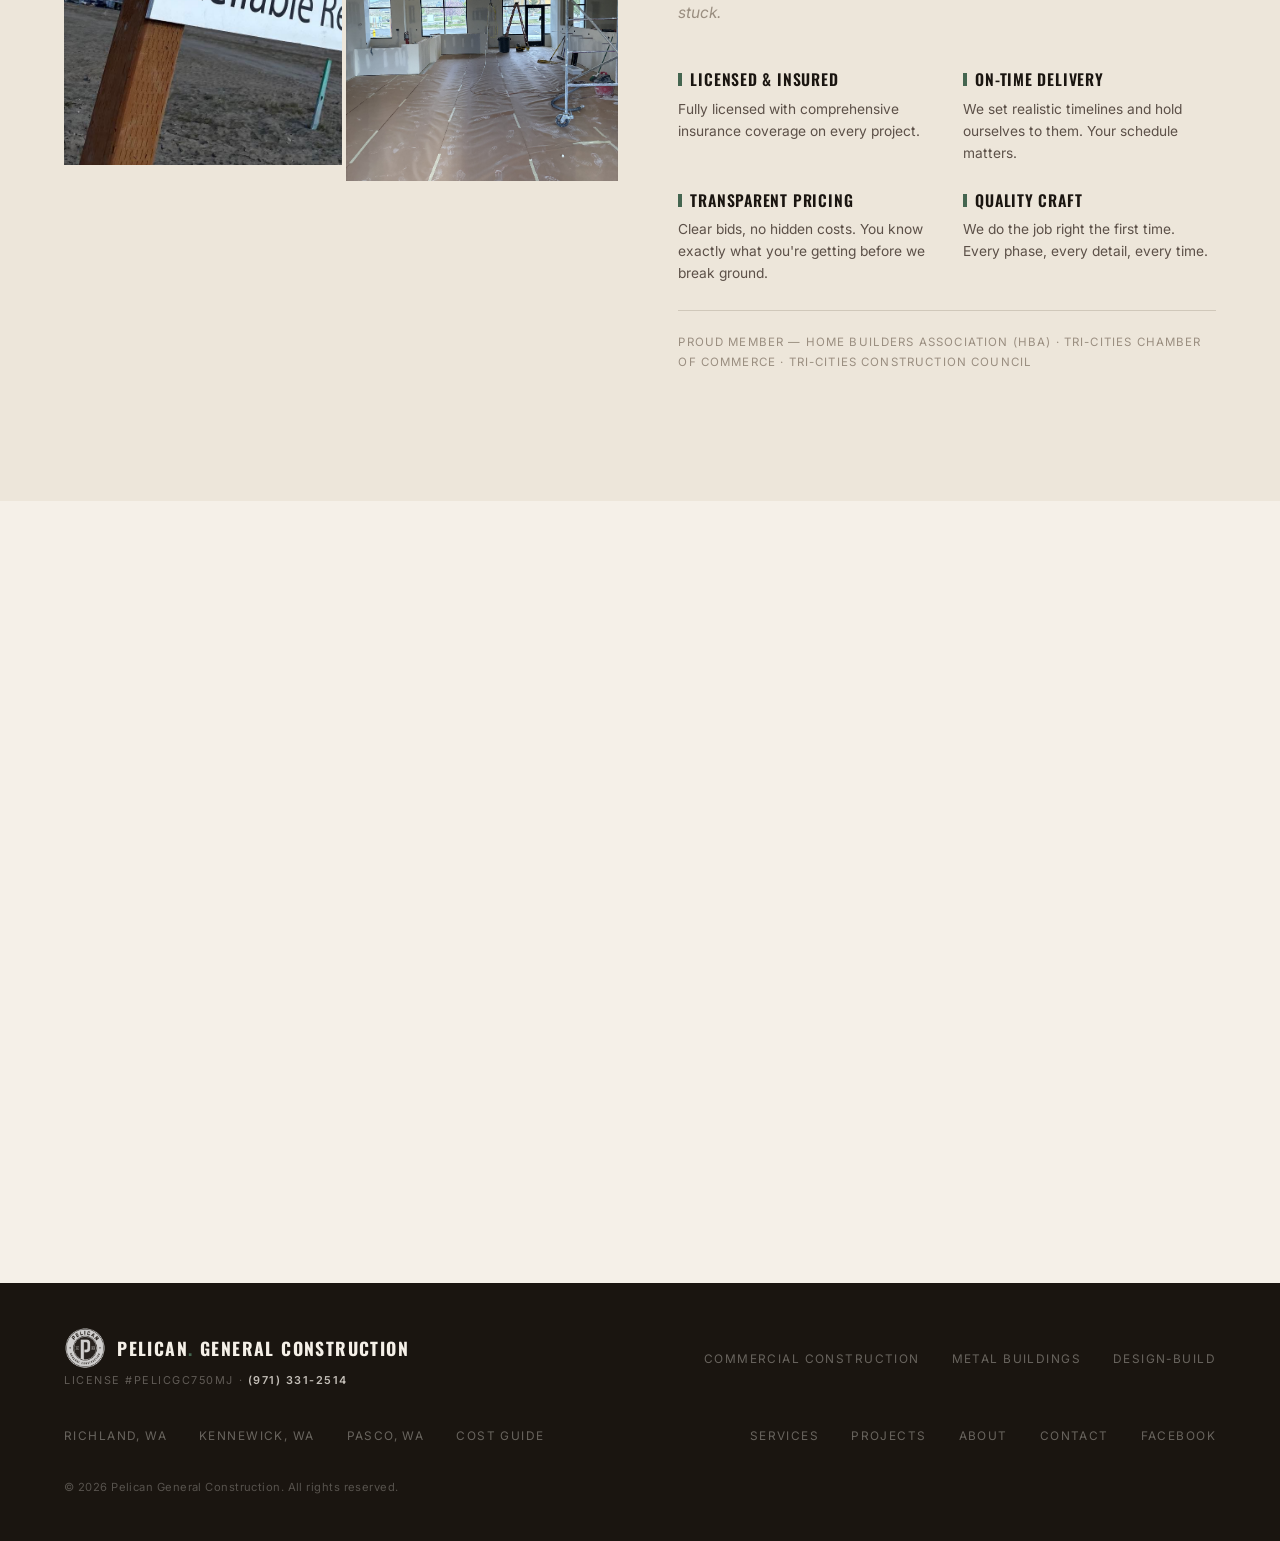
==== commit 27db2d25: "feat(seo): click-to-call phone sitewide, dynamic sitemap lastmod, remove exposed mockups (FOR-138) P" ====
--- a/index.html
+++ b/index.html
@@ -194,6 +194,15 @@
   cursor: pointer; padding: 6px; background: none; border: none;
 }
 .nav-burger span { display: block; width: 24px; height: 1.5px; background: var(--text-1); }
+/* Click-to-call (FOR-138) */
+.nav-links a.nav-phone { font-weight: 600; letter-spacing: .08em; }
+.nav-phone-m { display: none; font-size: .8rem; font-weight: 600; letter-spacing: .06em; color: rgba(255,255,255,.95); text-shadow: 0 1px 4px rgba(0,0,0,.6); white-space: nowrap; }
+nav.scrolled .nav-phone-m { color: var(--text-1); text-shadow: none; }
+.form-call { font-size: .9rem; color: var(--text-2); margin-bottom: .4rem; }
+.form-call a { color: var(--accent); font-weight: 600; transition: color .2s; }
+.form-call a:hover { color: var(--accent-h); }
+.f-phone { color: rgba(245,240,232,.78); font-weight: 600; transition: color .2s; }
+.f-phone:hover { color: var(--accent); }
 
 /* ============ HERO ============ */
 .hero {
@@ -449,6 +458,7 @@
 @media (max-width: 768px) {
   .nav-links { display: none; }
   .nav-burger { display: flex; }
+  .nav-phone-m { display: inline-block; }
   .proj-grid { grid-template-columns: 1fr 1fr; }
   .proj-card:nth-child(n) { grid-column: span 1; }
   .about-in { grid-template-columns: 1fr; }
@@ -488,8 +498,10 @@
     <li><a href="#services">Services</a></li>
     <li><a href="#projects">Projects</a></li>
     <li><a href="#about">About</a></li>
+    <li><a href="tel:9713312514" class="nav-phone">(971) 331-2514</a></li>
     <li><a href="#contact" class="btn-quote">Get a Quote</a></li>
   </ul>
+  <a href="tel:9713312514" class="nav-phone-m">(971) 331-2514</a>
   <button class="nav-burger" id="burger" aria-label="Toggle navigation menu" aria-expanded="false">
     <span></span><span></span><span></span>
   </button>
@@ -671,21 +683,26 @@
       <p class="contact-desc">Tell us about your project. Whether it's a ground-up commercial build or a custom residence, we'll give you a straight answer and a fair bid.</p>
       <div class="contact-dets">
         <div class="contact-det">
+          <svg viewBox="0 0 16 16" aria-hidden="true"><path d="M3 3.5A1.5 1.5 0 014.5 2h.878a.5.5 0 01.484.374l.7 2.8a.5.5 0 01-.145.497L5.2 6.9A8.01 8.01 0 009.1 10.8l1.229-1.217a.5.5 0 01.497-.145l2.8.7A.5.5 0 0114 10.622V11.5A1.5 1.5 0 0112.5 13C6.701 13 2 8.299 2 3.5A1.5 1.5 0 013 3.5z"/></svg>
+          <a href="tel:9713312514" style="color:inherit;font-weight:600;transition:color .2s" onmouseover="this.style.color='var(--accent)'" onmouseout="this.style.color='inherit'">(971) 331-2514</a>
+        </div>
+        <div class="contact-det">
           <svg viewBox="0 0 16 16" aria-hidden="true"><path d="M8 1.5C5.5 1.5 3.5 3.5 3.5 6c0 3.5 4.5 8.5 4.5 8.5S12.5 9.5 12.5 6C12.5 3.5 10.5 1.5 8 1.5z"/><circle cx="8" cy="6" r="1.5"/></svg>
           <span>Tri-Cities, Washington</span>
+        </div>
+        <div class="contact-det">
+          <svg viewBox="0 0 16 16" aria-hidden="true"><rect x="1" y="1" width="14" height="14" rx="2"/><line x1="5" y1="8" x2="11" y2="8"/><line x1="8" y1="5" x2="8" y2="11"/></svg>
+          <span>License #PELICGC750MJ</span>
         </div>
         <div class="contact-det">
           <svg viewBox="0 0 16 16" aria-hidden="true"><path d="M3 3h10a1 1 0 011 1v8a1 1 0 01-1 1H3a1 1 0 01-1-1V4a1 1 0 011-1z"/><polyline points="2,4 8,9.5 14,4"/></svg>
           <a href="https://www.facebook.com/profile.php?id=61578110233521" target="_blank" rel="noopener" style="color:inherit;transition:color .2s" onmouseover="this.style.color='var(--accent)'" onmouseout="this.style.color='inherit'">Message us on Facebook</a>
         </div>
-        <div class="contact-det">
-          <svg viewBox="0 0 16 16" aria-hidden="true"><rect x="1" y="1" width="14" height="14" rx="2"/><line x1="5" y1="8" x2="11" y2="8"/><line x1="8" y1="5" x2="8" y2="11"/></svg>
-          <span>License #PELICGC750MJ</span>
-        </div>
       </div>
     </div>
     <!-- ACTION: replace YOUR_FORM_ID below with the ID from formspree.io/dashboard -->
     <form class="cform rv" action="https://formspree.io/f/xzdwodka" method="POST" aria-label="Project inquiry form">
+      <p class="form-call">Prefer to talk? Call <a href="tel:9713312514">(971) 331-2514</a></p>
       <input type="text" name="_gotcha" style="display:none" tabindex="-1" autocomplete="off" aria-hidden="true">
       <div class="frow">
         <div class="fg"><label for="inp-name">Name</label><input type="text" id="inp-name" name="name" placeholder="John Smith" required autocomplete="name"></div>
@@ -716,7 +733,7 @@
   <div class="footer-in">
     <div>
       <div class="f-logo"><img src="/assets/pelican-badge-white.png" alt="" class="f-badge" width="42" height="42"><span class="f-logo-txt">Pelican<span>.</span> General Construction</span></div>
-      <div class="f-lic">License #PELICGC750MJ</div>
+      <div class="f-lic">License #PELICGC750MJ &middot; <a href="tel:9713312514" class="f-phone">(971) 331-2514</a></div>
     </div>
     <ul class="f-links" role="list">
       <li><a href="/services/commercial-construction">Commercial Construction</a></li>
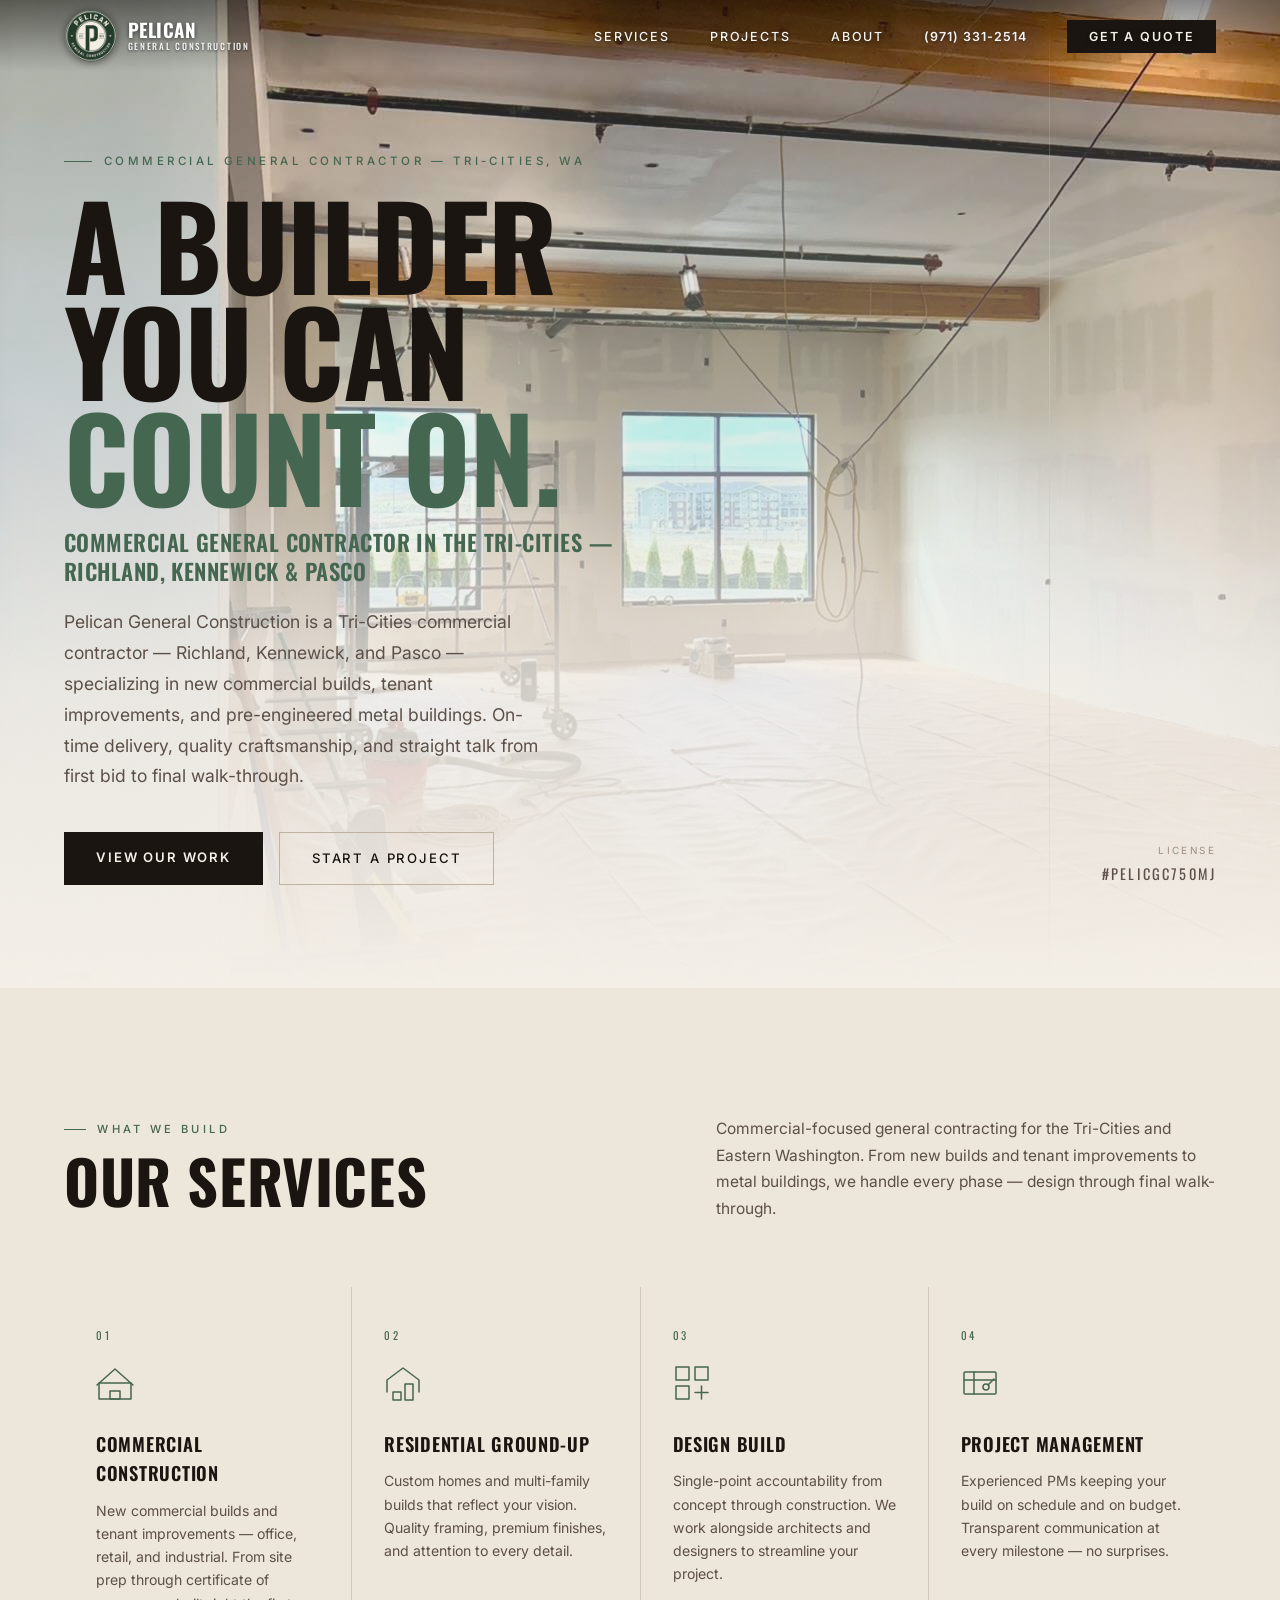
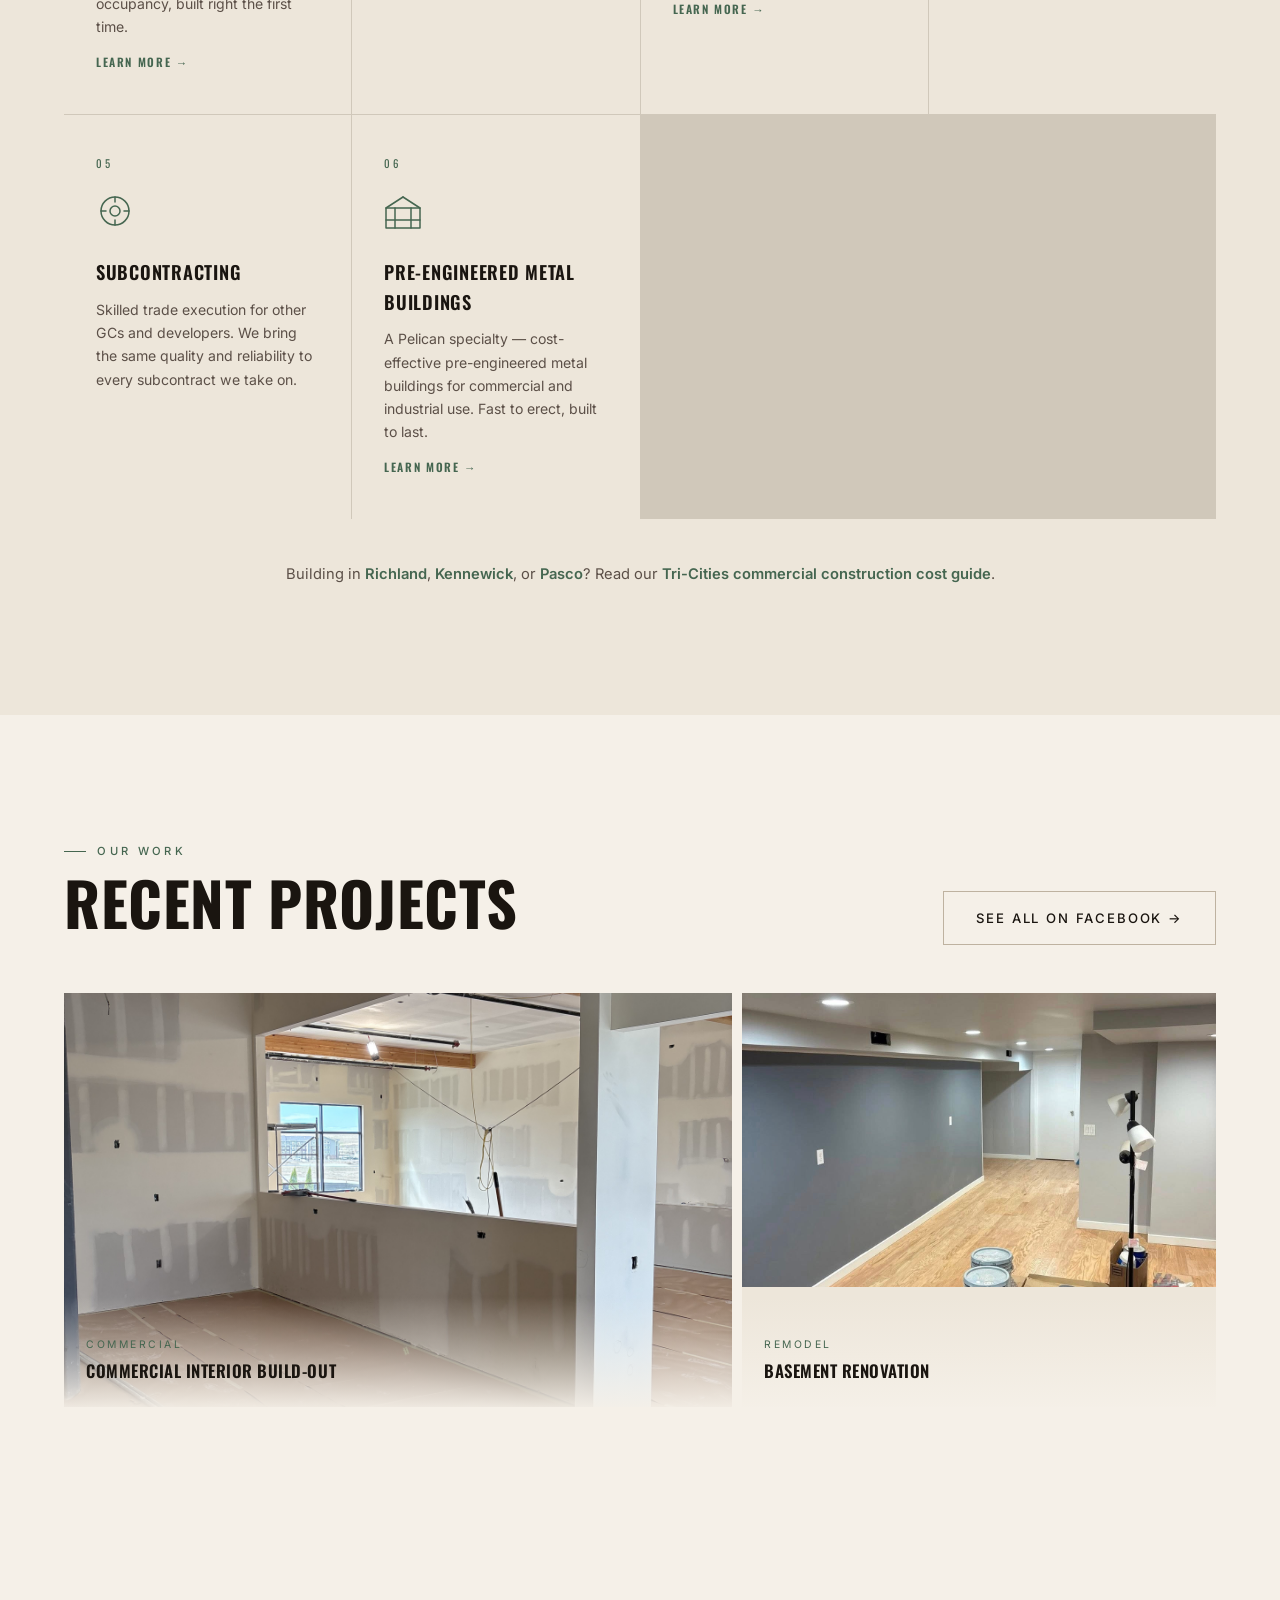
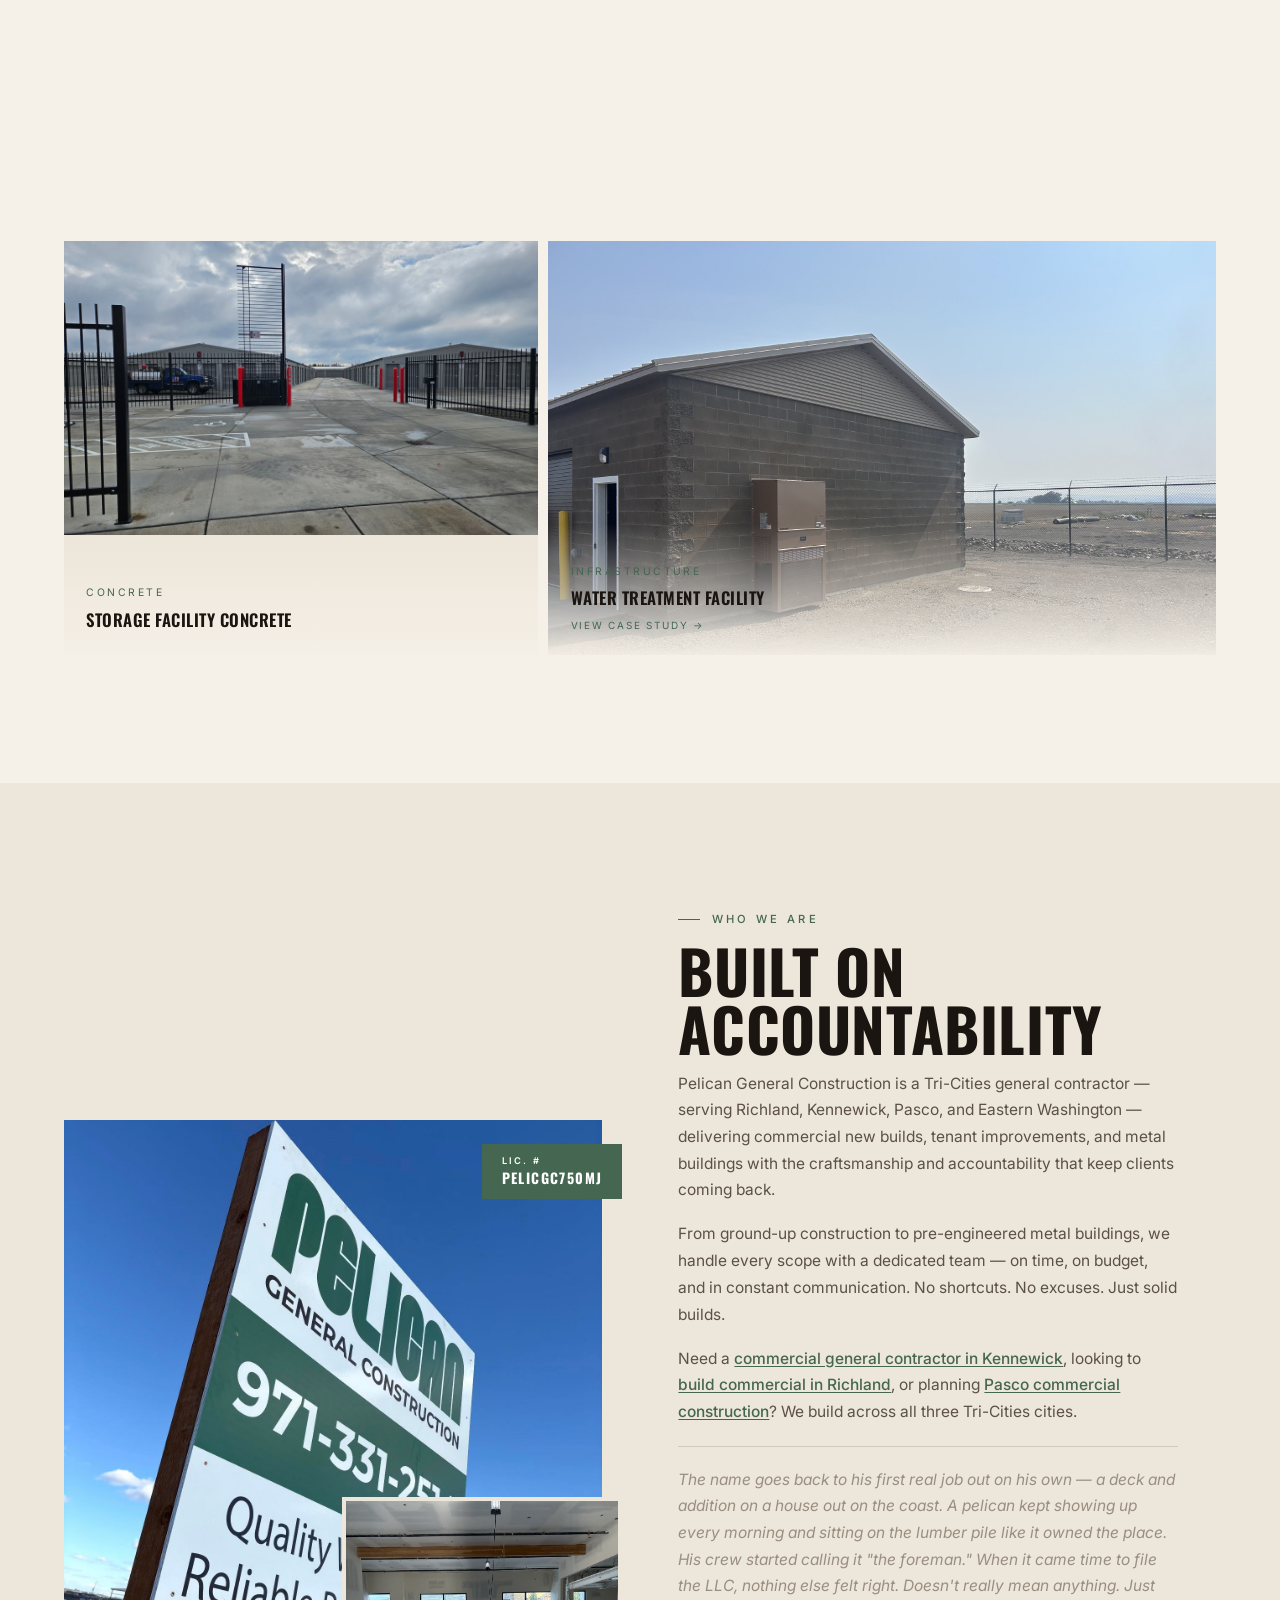
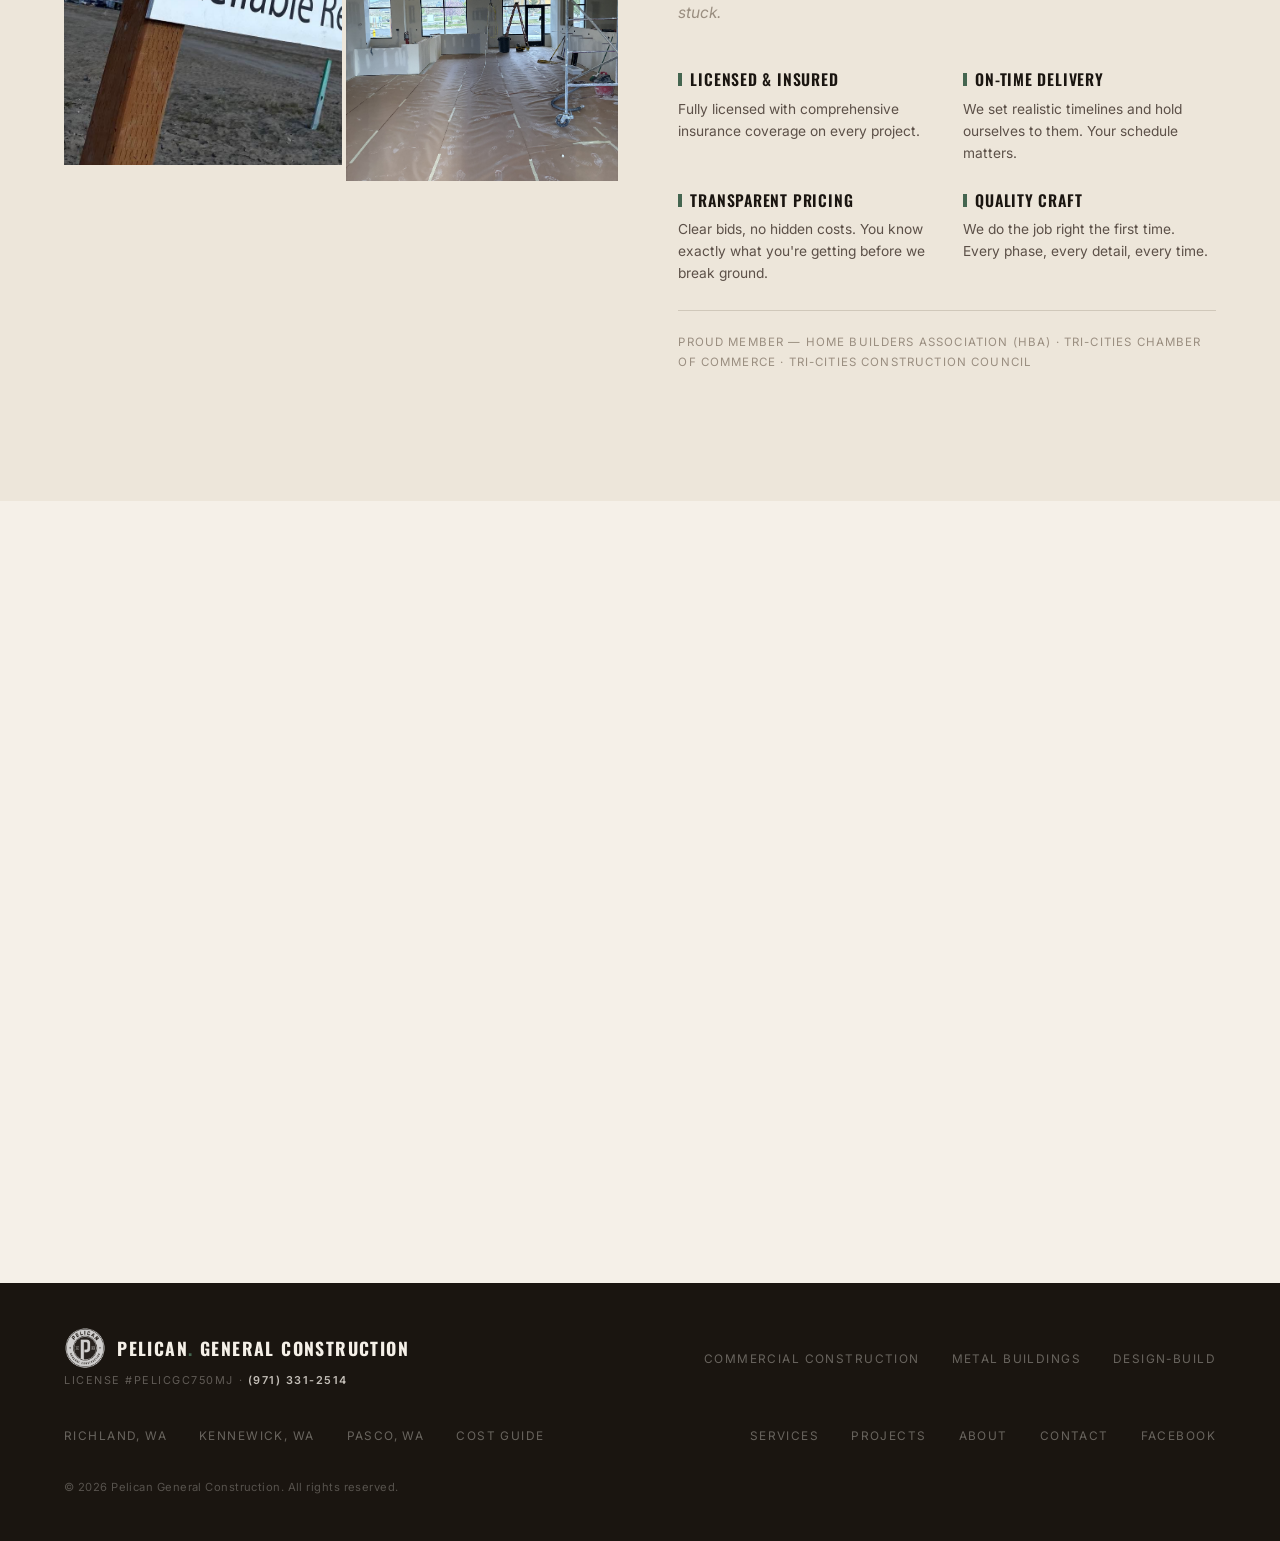
==== commit fb8d4cc3: "fix: mirror mobile nav-phone font-size shrink on the 2 embedded-style pages (Codex nit) index.html a" ====
--- a/index.html
+++ b/index.html
@@ -470,6 +470,7 @@
   .hero-line { display: none; }
 }
 @media (max-width: 480px) {
+  .nav-phone-m { font-size: .72rem; }
   .proj-grid { grid-template-columns: 1fr; }
   .proj-card:nth-child(n) { grid-column: span 1; }
   .about-vals { grid-template-columns: 1fr; }
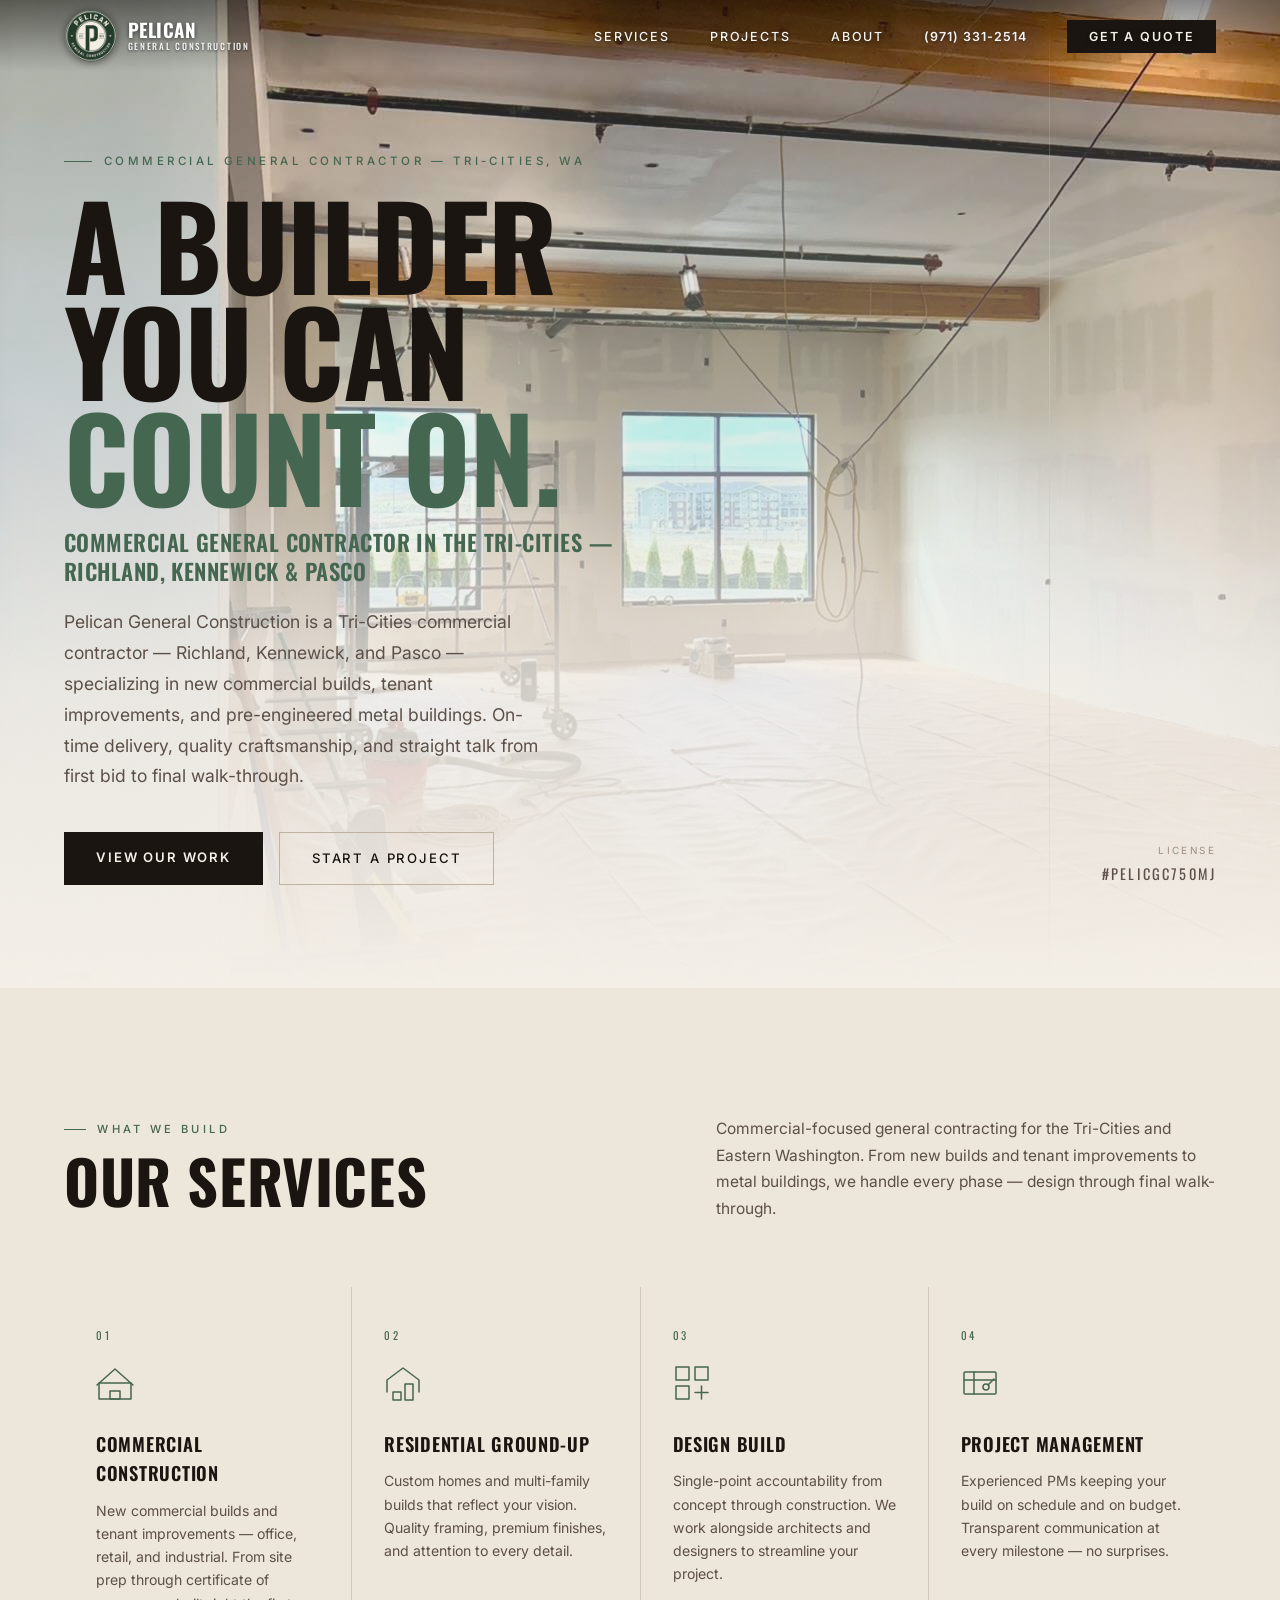
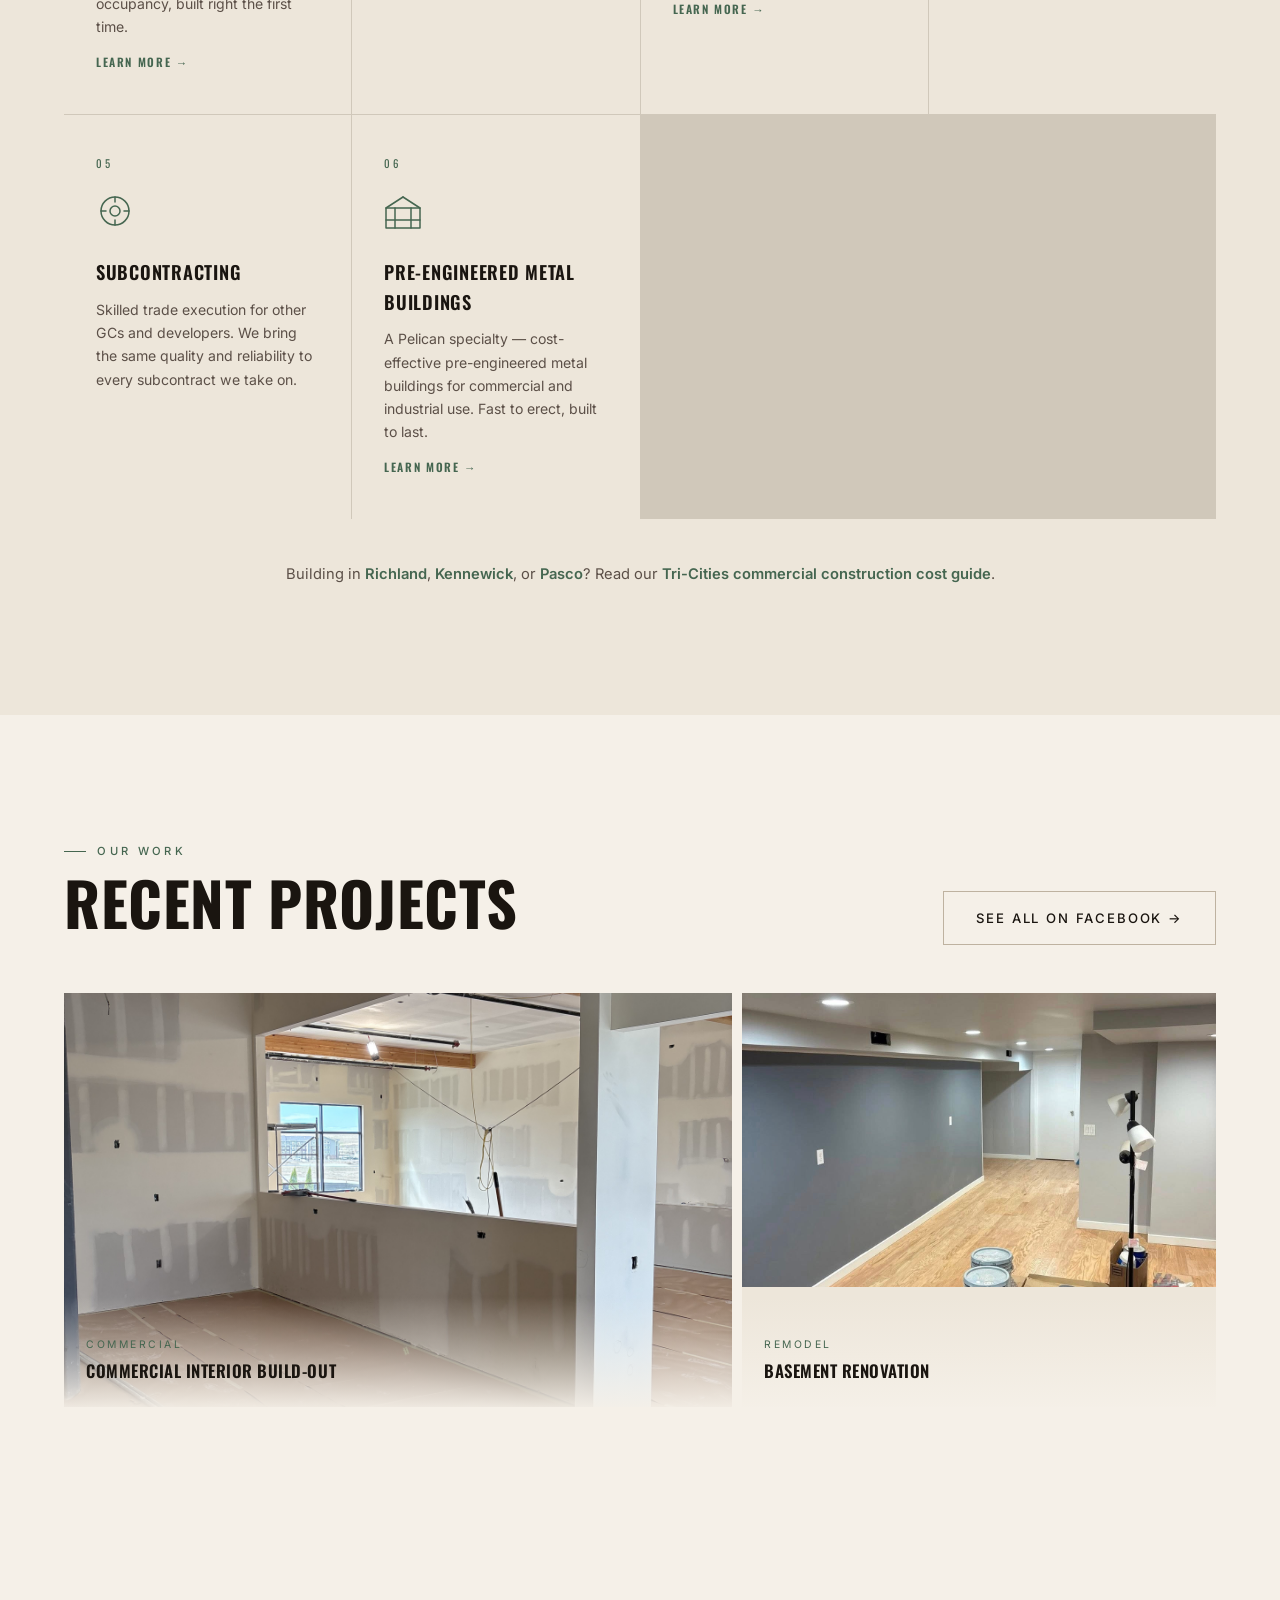
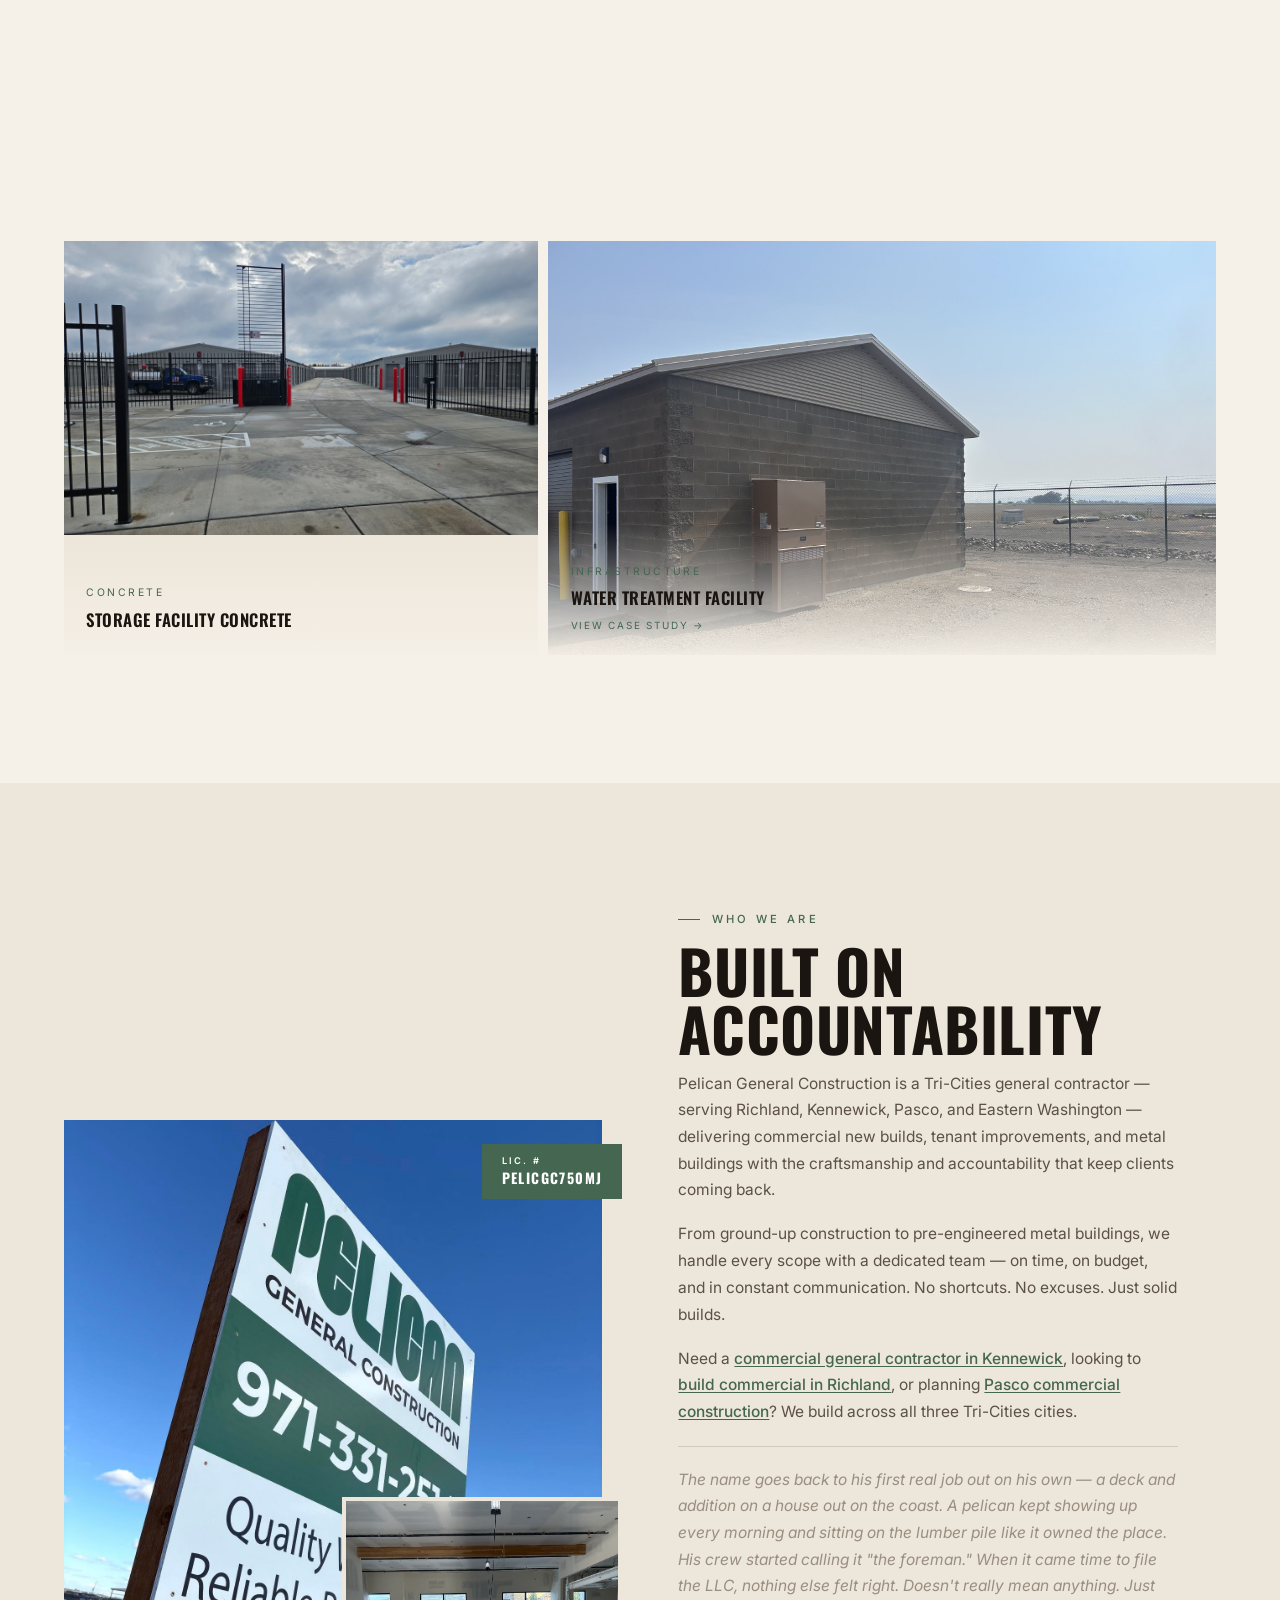
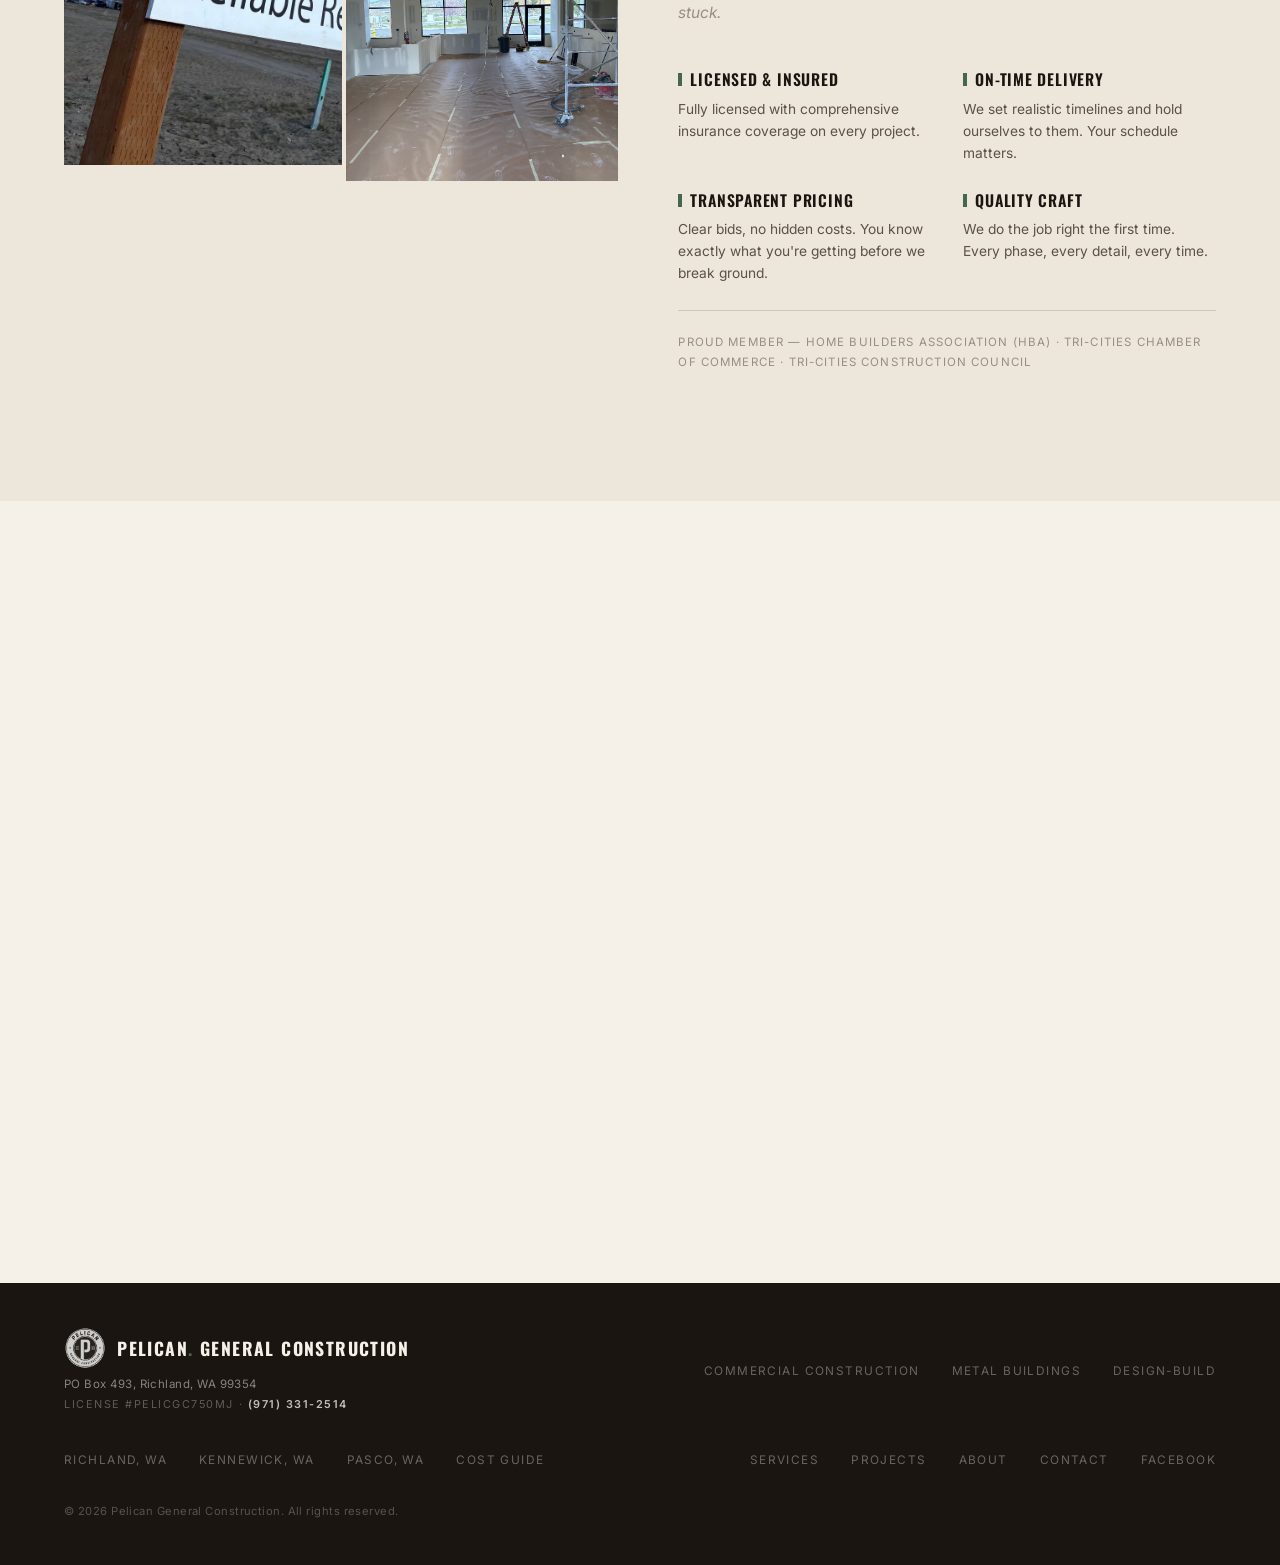
==== commit add25670: "feat: add confirmed PO Box NAP address to footer, contact, and schema Sherri-confirmed canonical add" ====
--- a/index.html
+++ b/index.html
@@ -33,7 +33,10 @@
   "telephone": "+19713312514",
   "address": {
     "@type": "PostalAddress",
+    "streetAddress": "PO Box 493",
+    "addressLocality": "Richland",
     "addressRegion": "WA",
+    "postalCode": "99354",
     "addressCountry": "US"
   },
   "areaServed": [
@@ -443,6 +446,7 @@
 .f-badge { height: 42px; width: auto; display: block; }
 .f-logo-txt { font-family: var(--font-d); font-weight: 700; font-size: 1.1rem; letter-spacing: .08em; text-transform: uppercase; color: var(--bg-deep); }
 .f-logo-txt span { color: var(--accent); }
+.f-addr { font-size: .72rem; letter-spacing: .04em; color: rgba(245,240,232,.5); margin-top: .35rem; }
 .f-lic { font-size: .68rem; letter-spacing: .14em; text-transform: uppercase; color: rgba(245,240,232,.32); margin-top: .2rem; }
 .f-links { display: flex; gap: 2rem; list-style: none; flex-wrap: wrap; }
 .f-links a { font-size: .74rem; letter-spacing: .12em; text-transform: uppercase; color: rgba(245,240,232,.36); transition: color .2s; }
@@ -689,7 +693,7 @@
         </div>
         <div class="contact-det">
           <svg viewBox="0 0 16 16" aria-hidden="true"><path d="M8 1.5C5.5 1.5 3.5 3.5 3.5 6c0 3.5 4.5 8.5 4.5 8.5S12.5 9.5 12.5 6C12.5 3.5 10.5 1.5 8 1.5z"/><circle cx="8" cy="6" r="1.5"/></svg>
-          <span>Tri-Cities, Washington</span>
+          <span>PO Box 493, Richland, WA 99354</span>
         </div>
         <div class="contact-det">
           <svg viewBox="0 0 16 16" aria-hidden="true"><rect x="1" y="1" width="14" height="14" rx="2"/><line x1="5" y1="8" x2="11" y2="8"/><line x1="8" y1="5" x2="8" y2="11"/></svg>
@@ -734,6 +738,7 @@
   <div class="footer-in">
     <div>
       <div class="f-logo"><img src="/assets/pelican-badge-white.png" alt="" class="f-badge" width="42" height="42"><span class="f-logo-txt">Pelican<span>.</span> General Construction</span></div>
+      <div class="f-addr">PO Box 493, Richland, WA 99354</div>
       <div class="f-lic">License #PELICGC750MJ &middot; <a href="tel:9713312514" class="f-phone">(971) 331-2514</a></div>
     </div>
     <ul class="f-links" role="list">
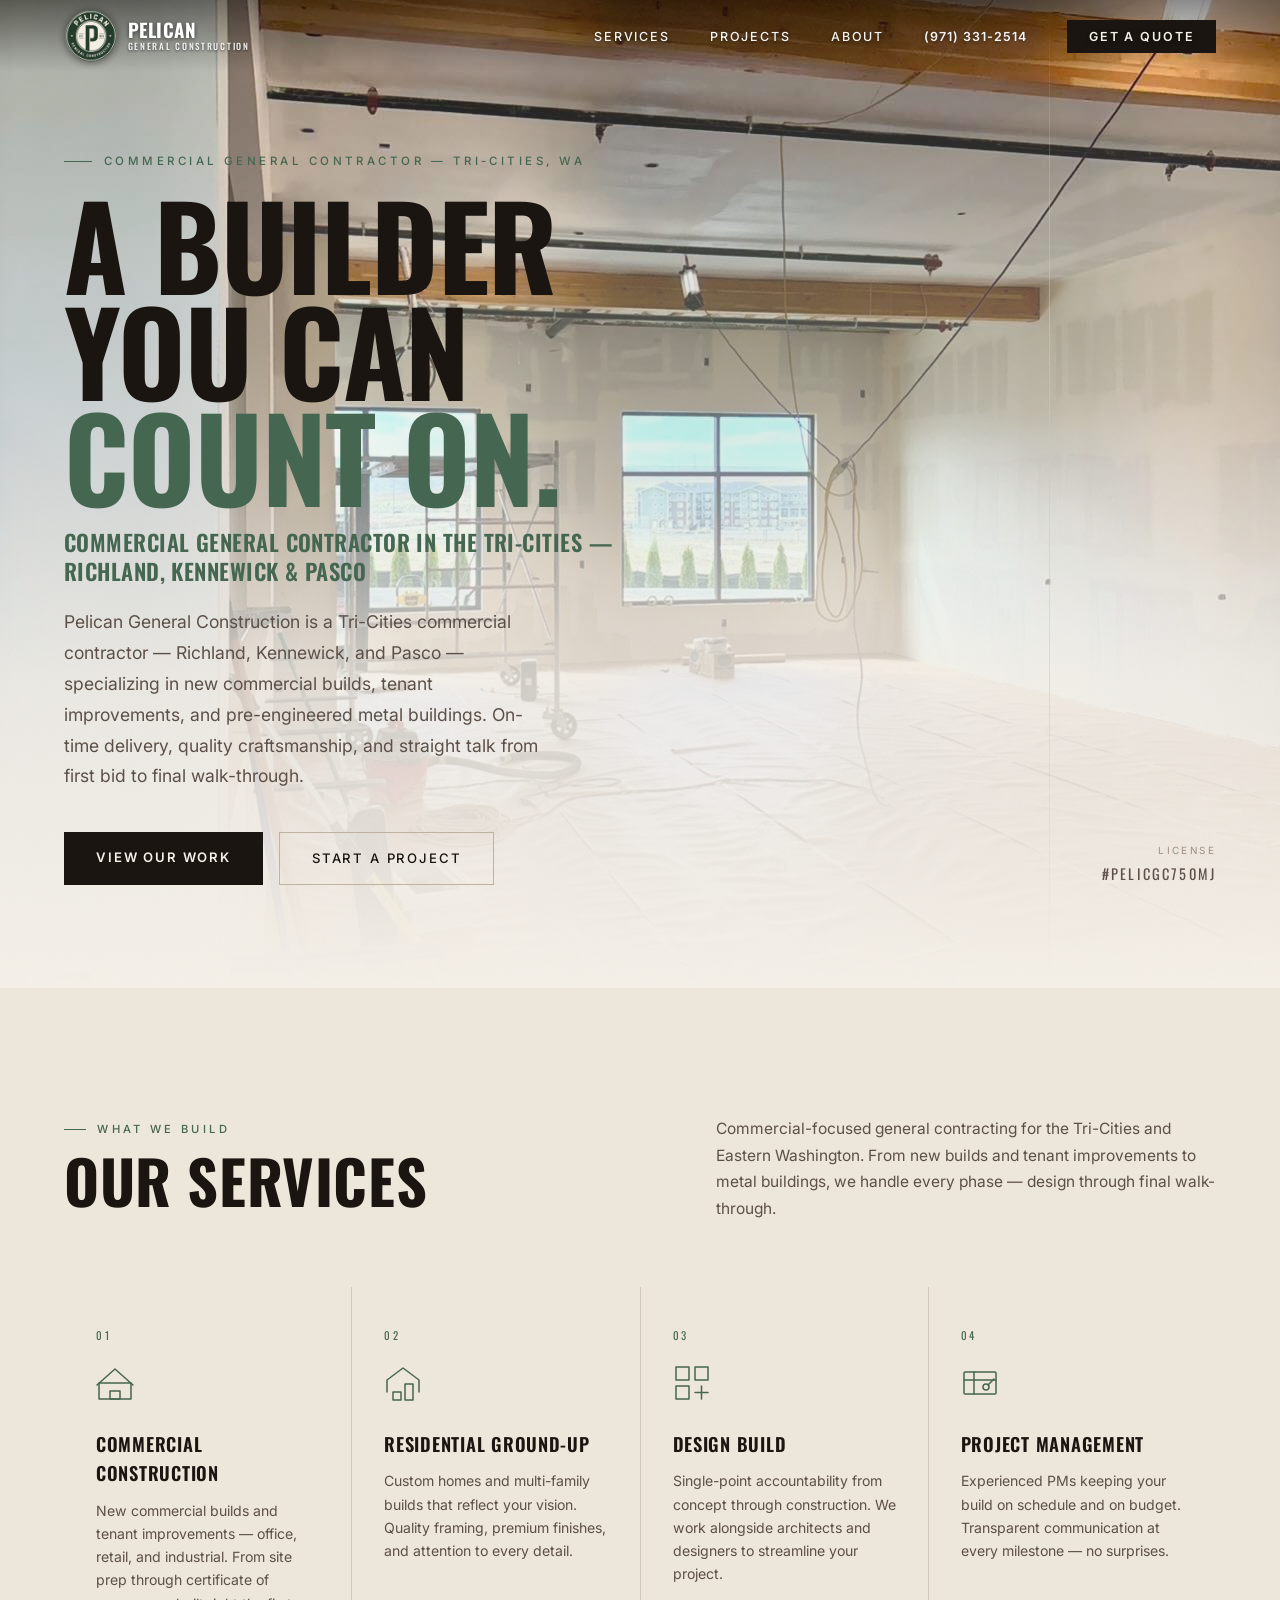
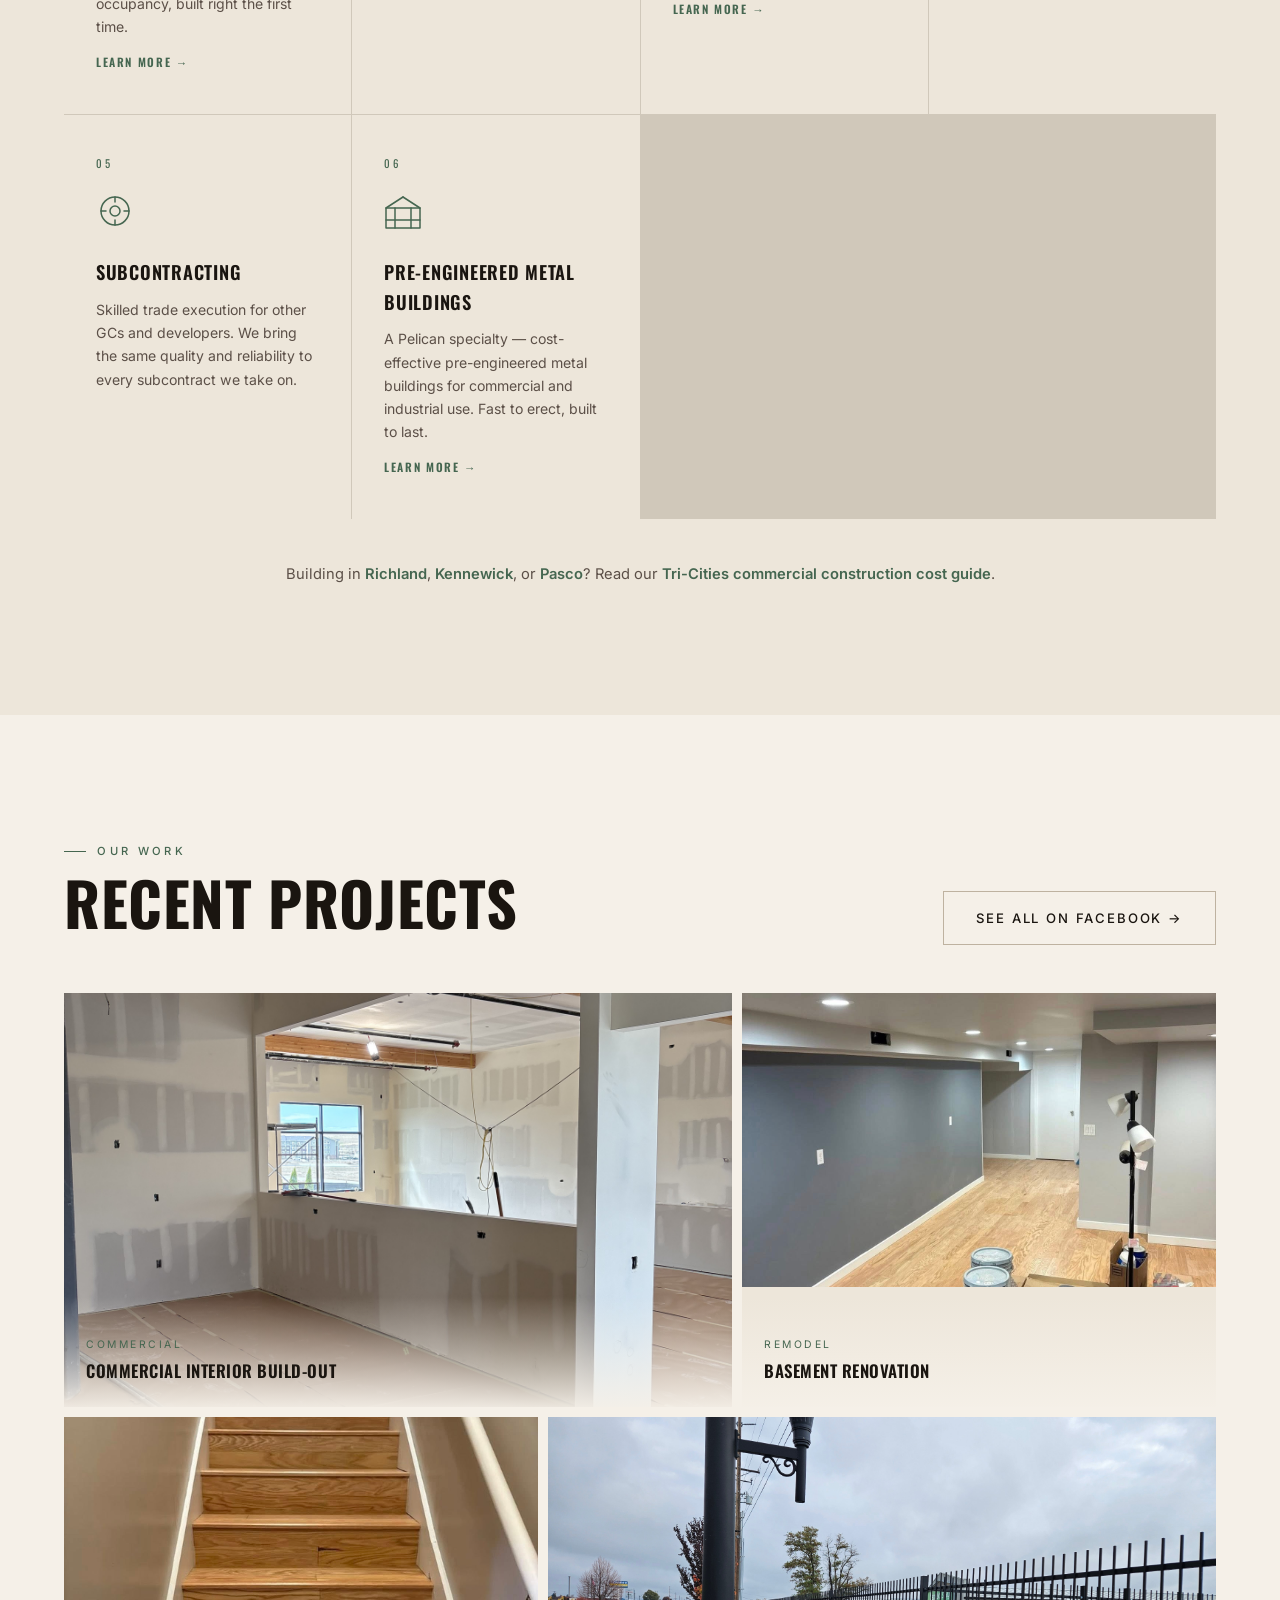
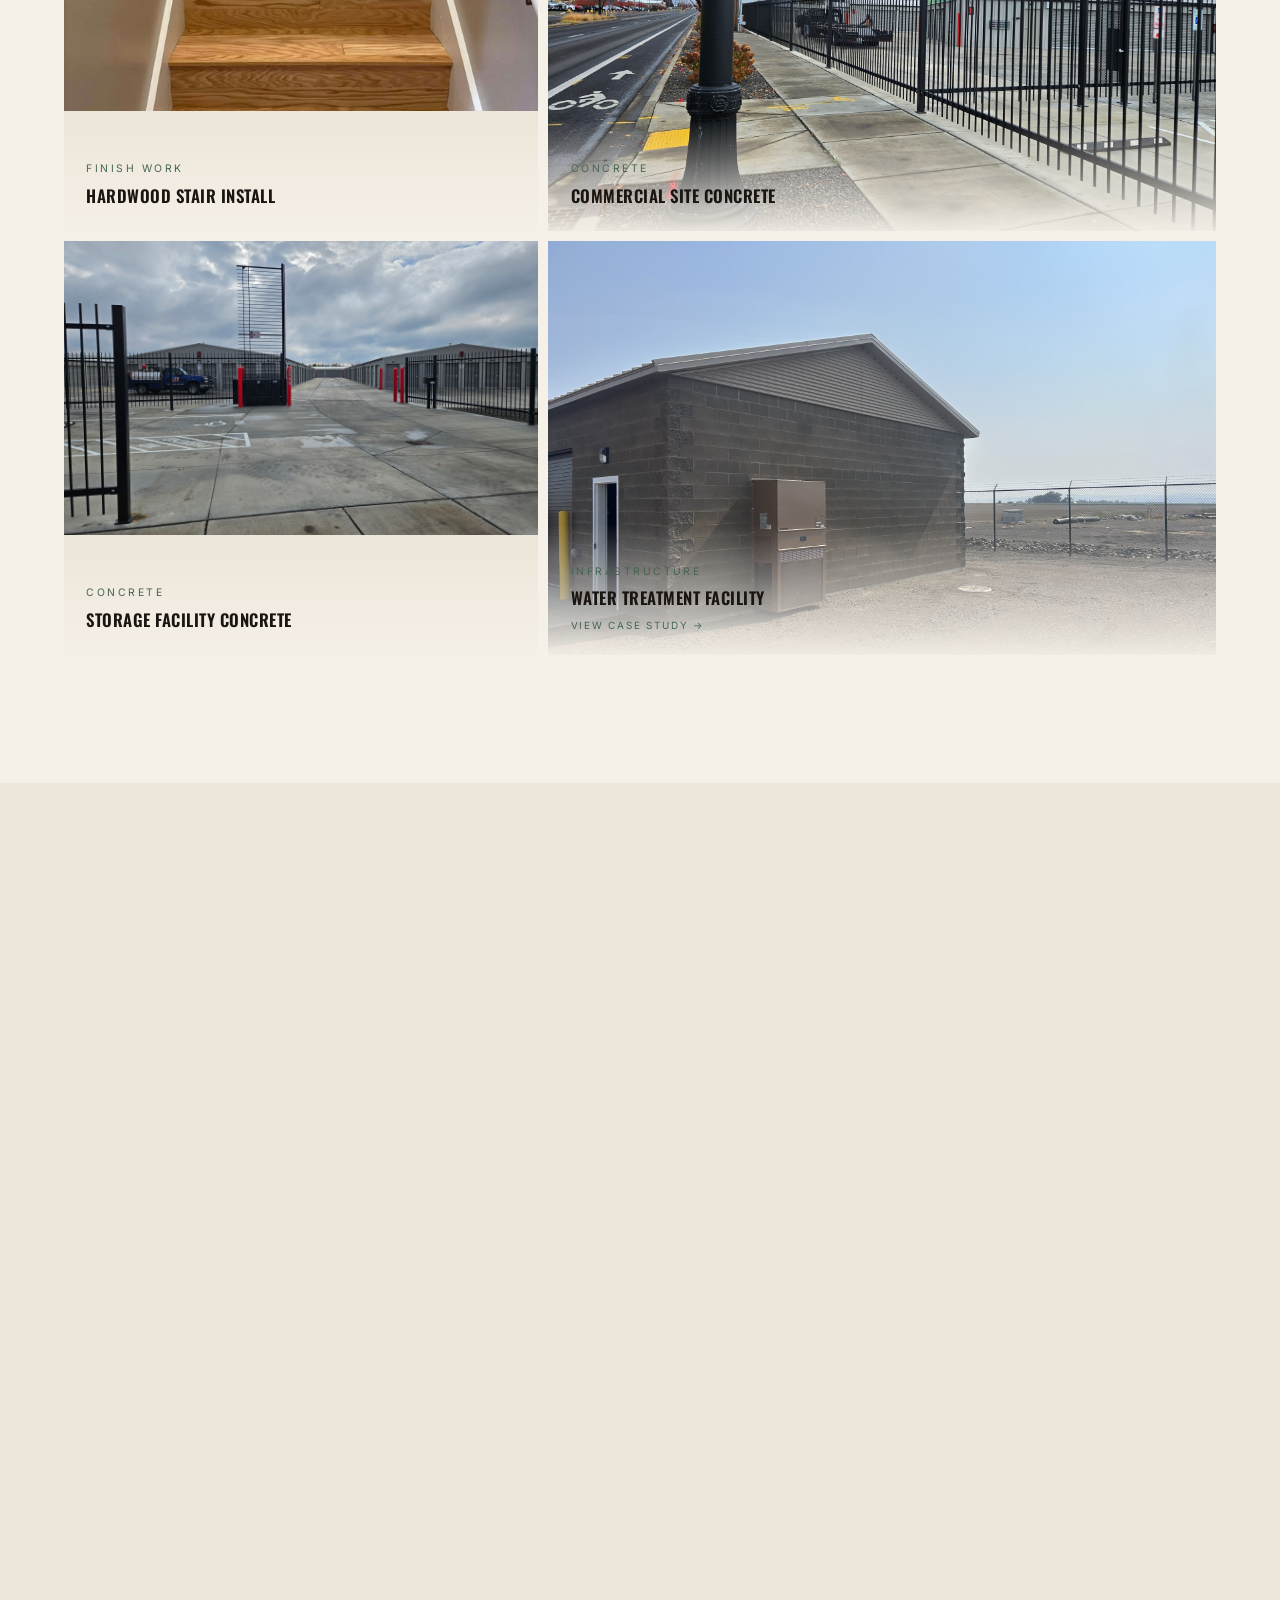
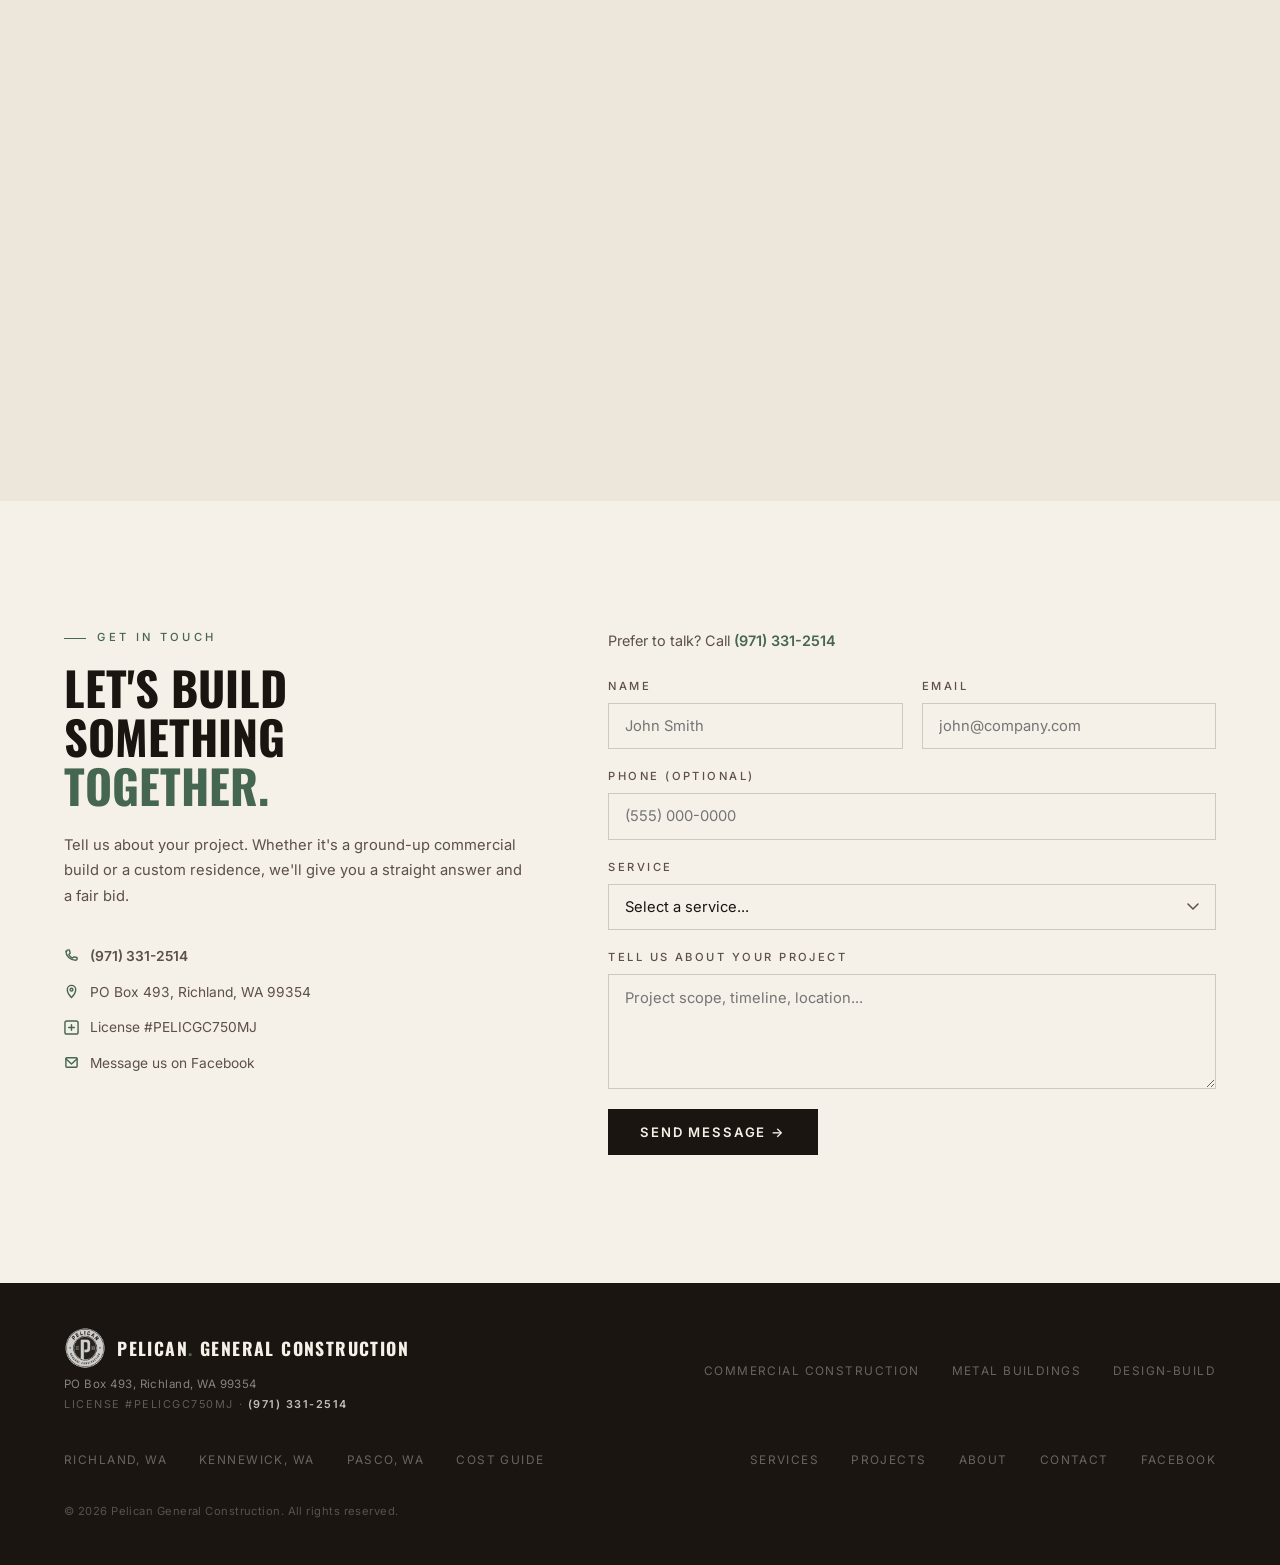
==== commit fcc6968d: "seo(homepage): promote keyword line to H1, demote slogan to styled <p> GSC shows the commercial mone" ====
--- a/index.html
+++ b/index.html
@@ -257,13 +257,13 @@
   content: ''; display: inline-block;
   width: 28px; height: 1px; background: var(--accent);
 }
-h1.hero-h {
+.hero-h {
   font-family: var(--font-d); font-weight: 700;
   font-size: clamp(3.5rem, 9vw, 7.75rem);
   line-height: .92; letter-spacing: -.01em; text-transform: uppercase;
   color: var(--text-1); margin-bottom: 1.5rem;
 }
-h1.hero-h em { font-style: normal; color: var(--accent); }
+.hero-h em { font-style: normal; color: var(--accent); }
 .hero-sub {
   font-size: clamp(.95rem, 1.8vw, 1.1rem);
   color: var(--text-2); max-width: 490px;
@@ -520,10 +520,10 @@
   <!-- PHOTO SLOT: set background-image on .hero-bg in your final CSS -->
   <div class="hero-content">
     <p class="hero-eye">Commercial General Contractor &mdash; Tri-Cities, WA</p>
-    <h1 class="hero-h" data-pretext>
+    <p class="hero-h" data-pretext>
       A Builder<br>You Can<br><em>Count On.</em>
-    </h1>
-    <h2 class="hero-h2">Commercial General Contractor in the Tri-Cities &mdash; Richland, Kennewick &amp; Pasco</h2>
+    </p>
+    <h1 class="hero-h2">Commercial General Contractor in the Tri-Cities &mdash; Richland, Kennewick &amp; Pasco</h1>
     <p class="hero-sub">
       Pelican General Construction is a Tri-Cities commercial contractor &mdash; Richland, Kennewick, and Pasco &mdash; specializing in new commercial builds, tenant improvements, and pre-engineered metal buildings. On-time delivery, quality craftsmanship, and straight talk from first bid to final walk-through.
     </p>
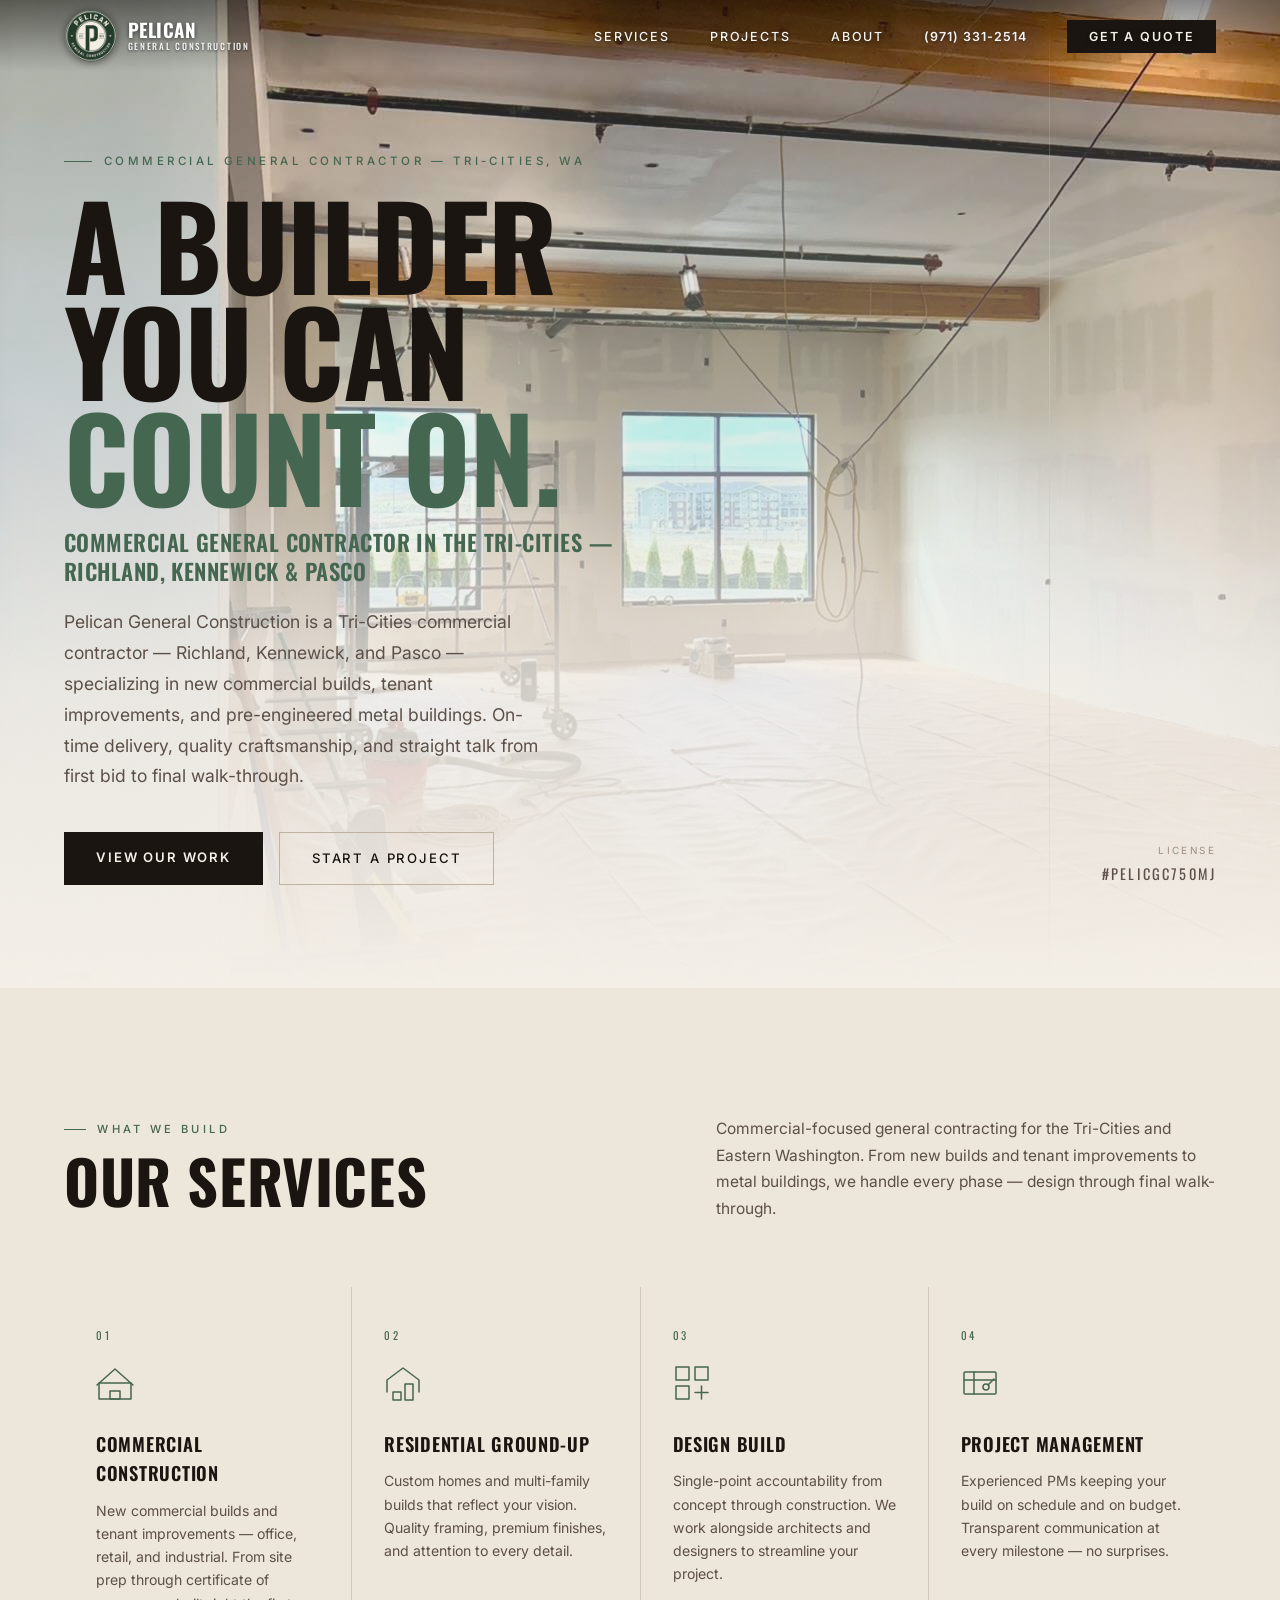
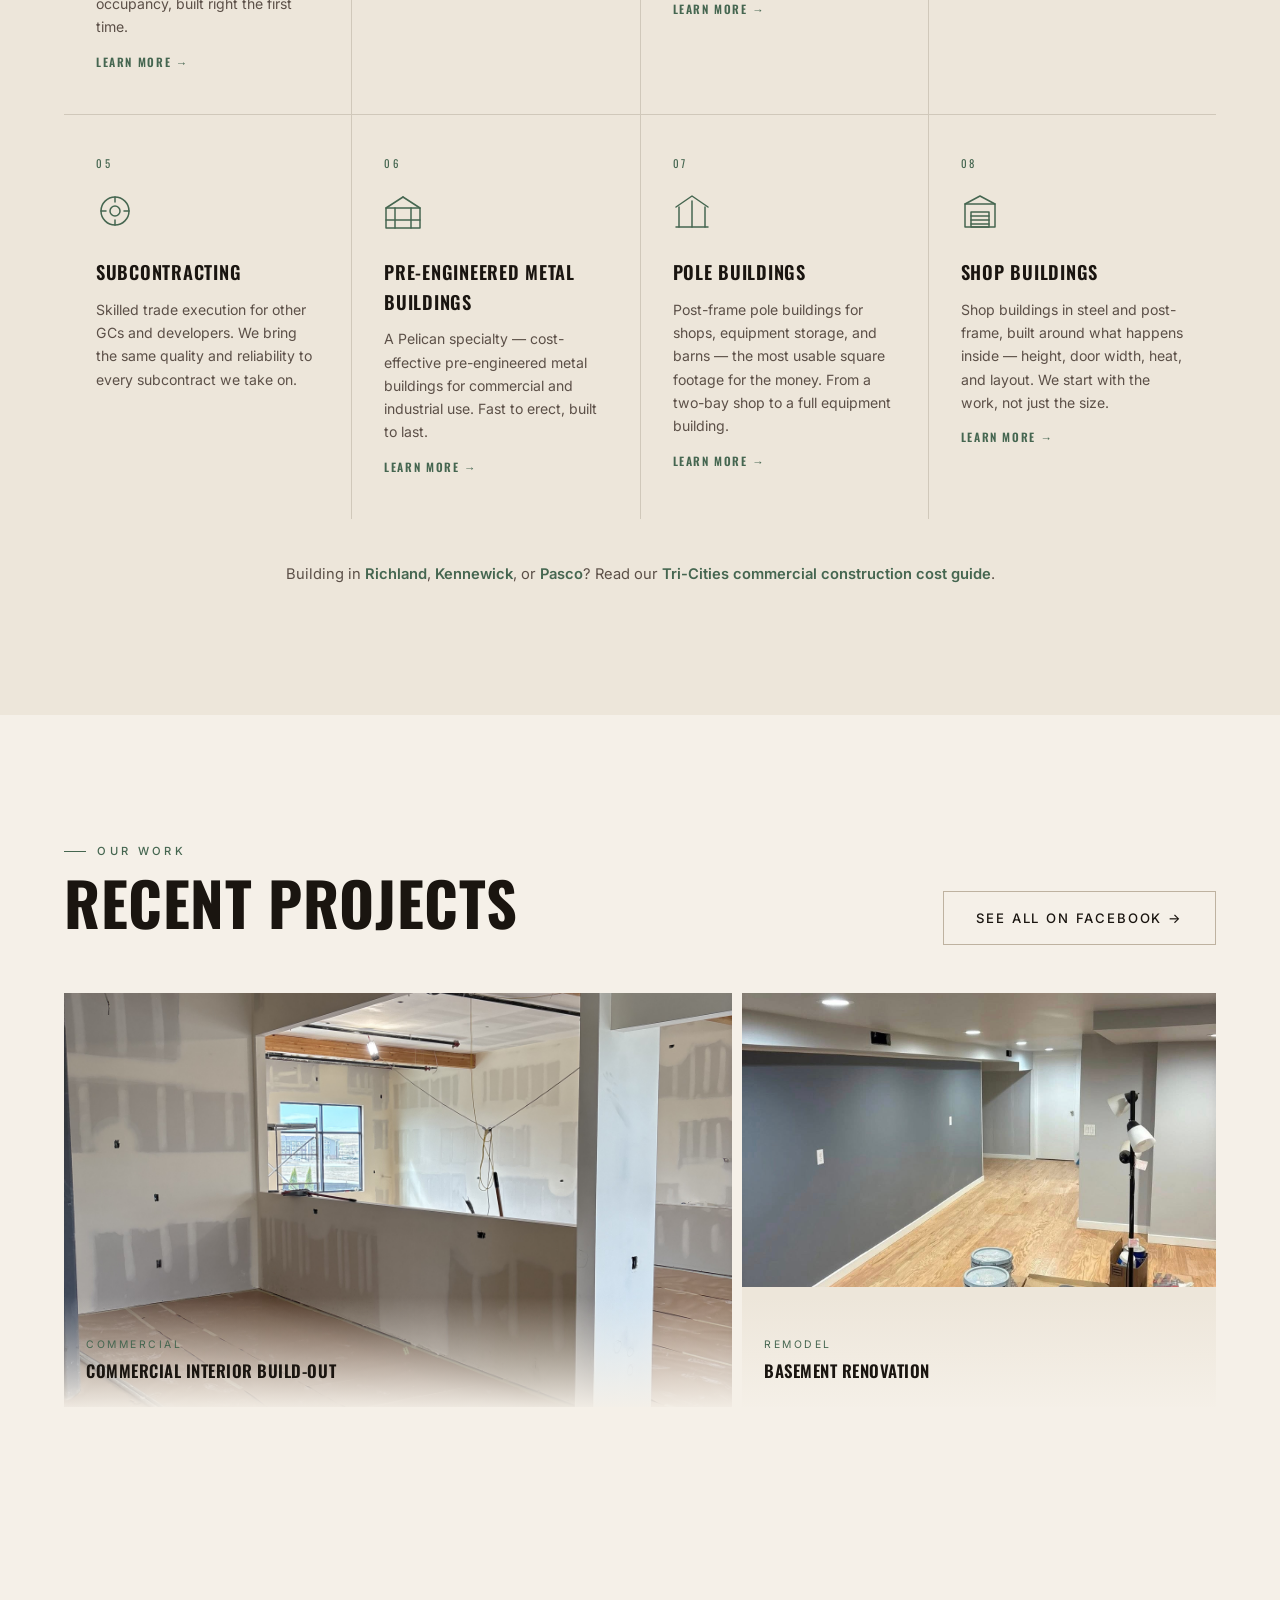
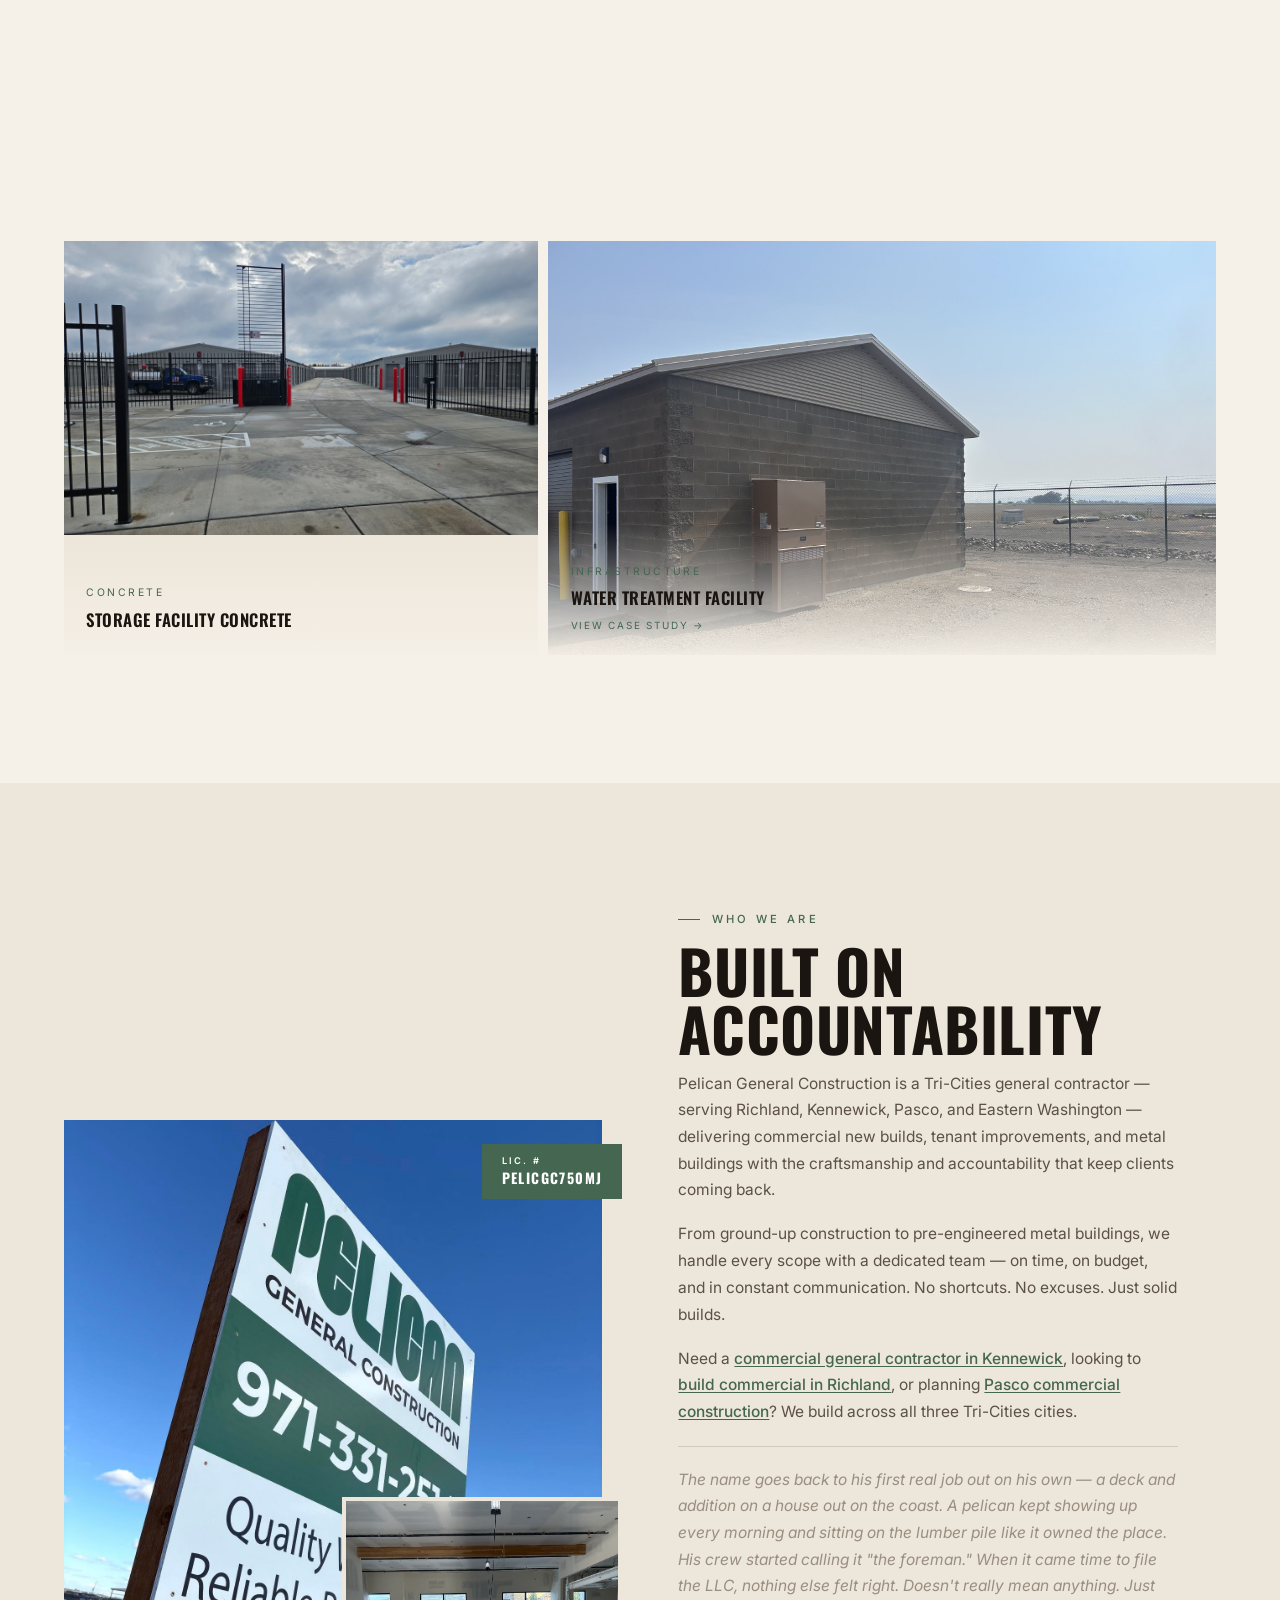
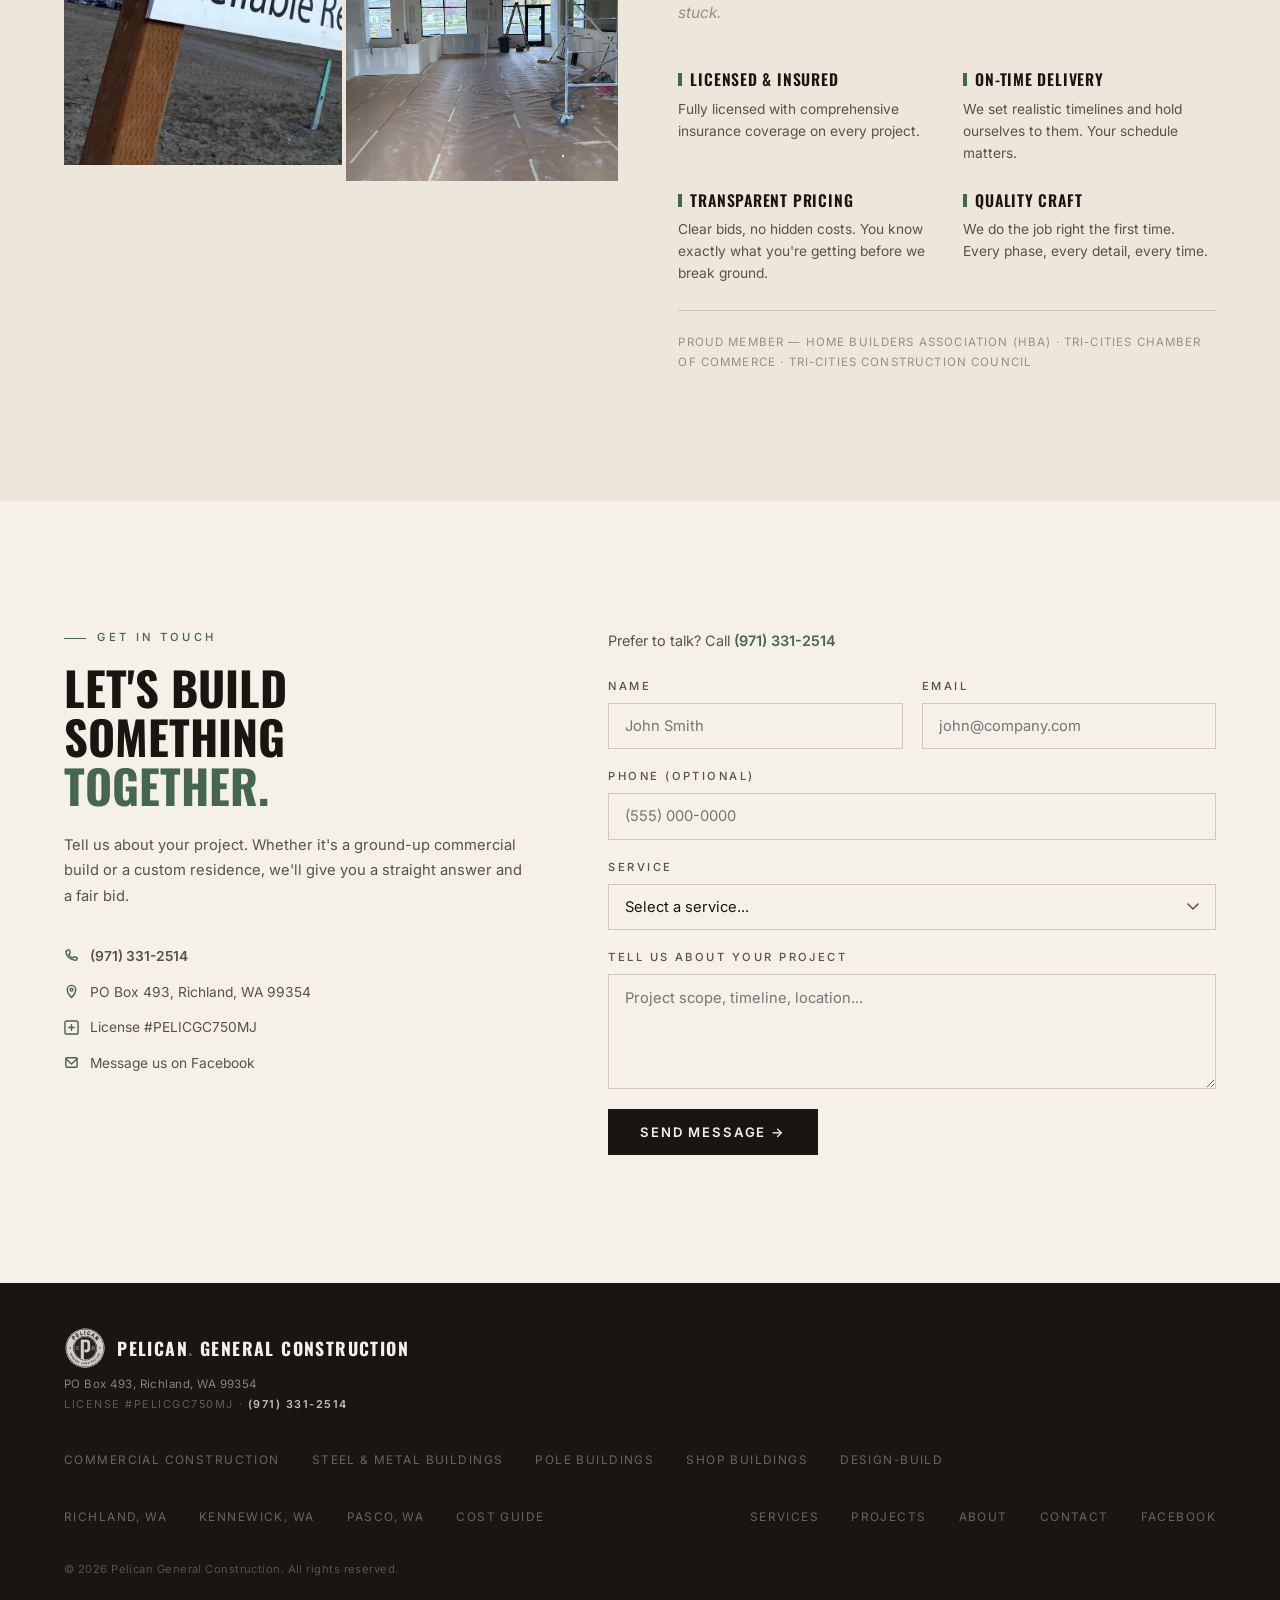
==== commit 492b06f3: "feat(services): add Pole Buildings + Shop Buildings pages, refresh Metal Buildings (FOR-162) Two new" ====
--- a/index.html
+++ b/index.html
@@ -587,6 +587,20 @@
       <p class="svc-desc">A Pelican specialty &mdash; cost-effective pre-engineered metal buildings for commercial and industrial use. Fast to erect, built to last.</p>
       <a href="/services/metal-buildings" style="display:inline-block;margin-top:.9rem;font-family:var(--font-d);font-weight:600;font-size:.72rem;letter-spacing:.14em;text-transform:uppercase;color:var(--accent);">Learn More &rarr;</a>
     </article>
+    <article class="svc-card rv">
+      <p class="svc-num">07</p>
+      <svg class="svc-icon" viewBox="0 0 38 38" aria-hidden="true"><polyline points="3,15 19,4 35,15"/><line x1="6" y1="15" x2="6" y2="35"/><line x1="32" y1="15" x2="32" y2="35"/><line x1="19" y1="9" x2="19" y2="35"/><line x1="3" y1="35" x2="35" y2="35"/></svg>
+      <h3 class="svc-name">Pole Buildings</h3>
+      <p class="svc-desc">Post-frame pole buildings for shops, equipment storage, and barns &mdash; the most usable square footage for the money. From a two-bay shop to a full equipment building.</p>
+      <a href="/services/pole-buildings" style="display:inline-block;margin-top:.9rem;font-family:var(--font-d);font-weight:600;font-size:.72rem;letter-spacing:.14em;text-transform:uppercase;color:var(--accent);">Learn More &rarr;</a>
+    </article>
+    <article class="svc-card rv">
+      <p class="svc-num">08</p>
+      <svg class="svc-icon" viewBox="0 0 38 38" aria-hidden="true"><rect x="4" y="12" width="30" height="23"/><polyline points="4,12 19,4 34,12"/><rect x="10" y="20" width="18" height="15"/><line x1="10" y1="24" x2="28" y2="24"/><line x1="10" y1="28" x2="28" y2="28"/><line x1="10" y1="32" x2="28" y2="32"/></svg>
+      <h3 class="svc-name">Shop Buildings</h3>
+      <p class="svc-desc">Shop buildings in steel and post-frame, built around what happens inside &mdash; height, door width, heat, and layout. We start with the work, not just the size.</p>
+      <a href="/services/shop-buildings" style="display:inline-block;margin-top:.9rem;font-family:var(--font-d);font-weight:600;font-size:.72rem;letter-spacing:.14em;text-transform:uppercase;color:var(--accent);">Learn More &rarr;</a>
+    </article>
   </div>
   <p class="rv" style="text-align:center;margin-top:2.75rem;font-size:.92rem;color:var(--text-2);">Building in <a href="/tri-cities/richland" style="color:var(--accent);font-weight:600;">Richland</a>, <a href="/tri-cities/kennewick" style="color:var(--accent);font-weight:600;">Kennewick</a>, or <a href="/tri-cities/pasco" style="color:var(--accent);font-weight:600;">Pasco</a>? Read our <a href="/resources/commercial-construction-cost-tri-cities" style="color:var(--accent);font-weight:600;">Tri-Cities commercial construction cost guide</a>.</p>
 </section>
@@ -743,7 +757,9 @@
     </div>
     <ul class="f-links" role="list">
       <li><a href="/services/commercial-construction">Commercial Construction</a></li>
-      <li><a href="/services/metal-buildings">Metal Buildings</a></li>
+      <li><a href="/services/metal-buildings">Steel &amp; Metal Buildings</a></li>
+      <li><a href="/services/pole-buildings">Pole Buildings</a></li>
+      <li><a href="/services/shop-buildings">Shop Buildings</a></li>
       <li><a href="/services/design-build">Design-Build</a></li>
     </ul>
     <ul class="f-links" role="list">
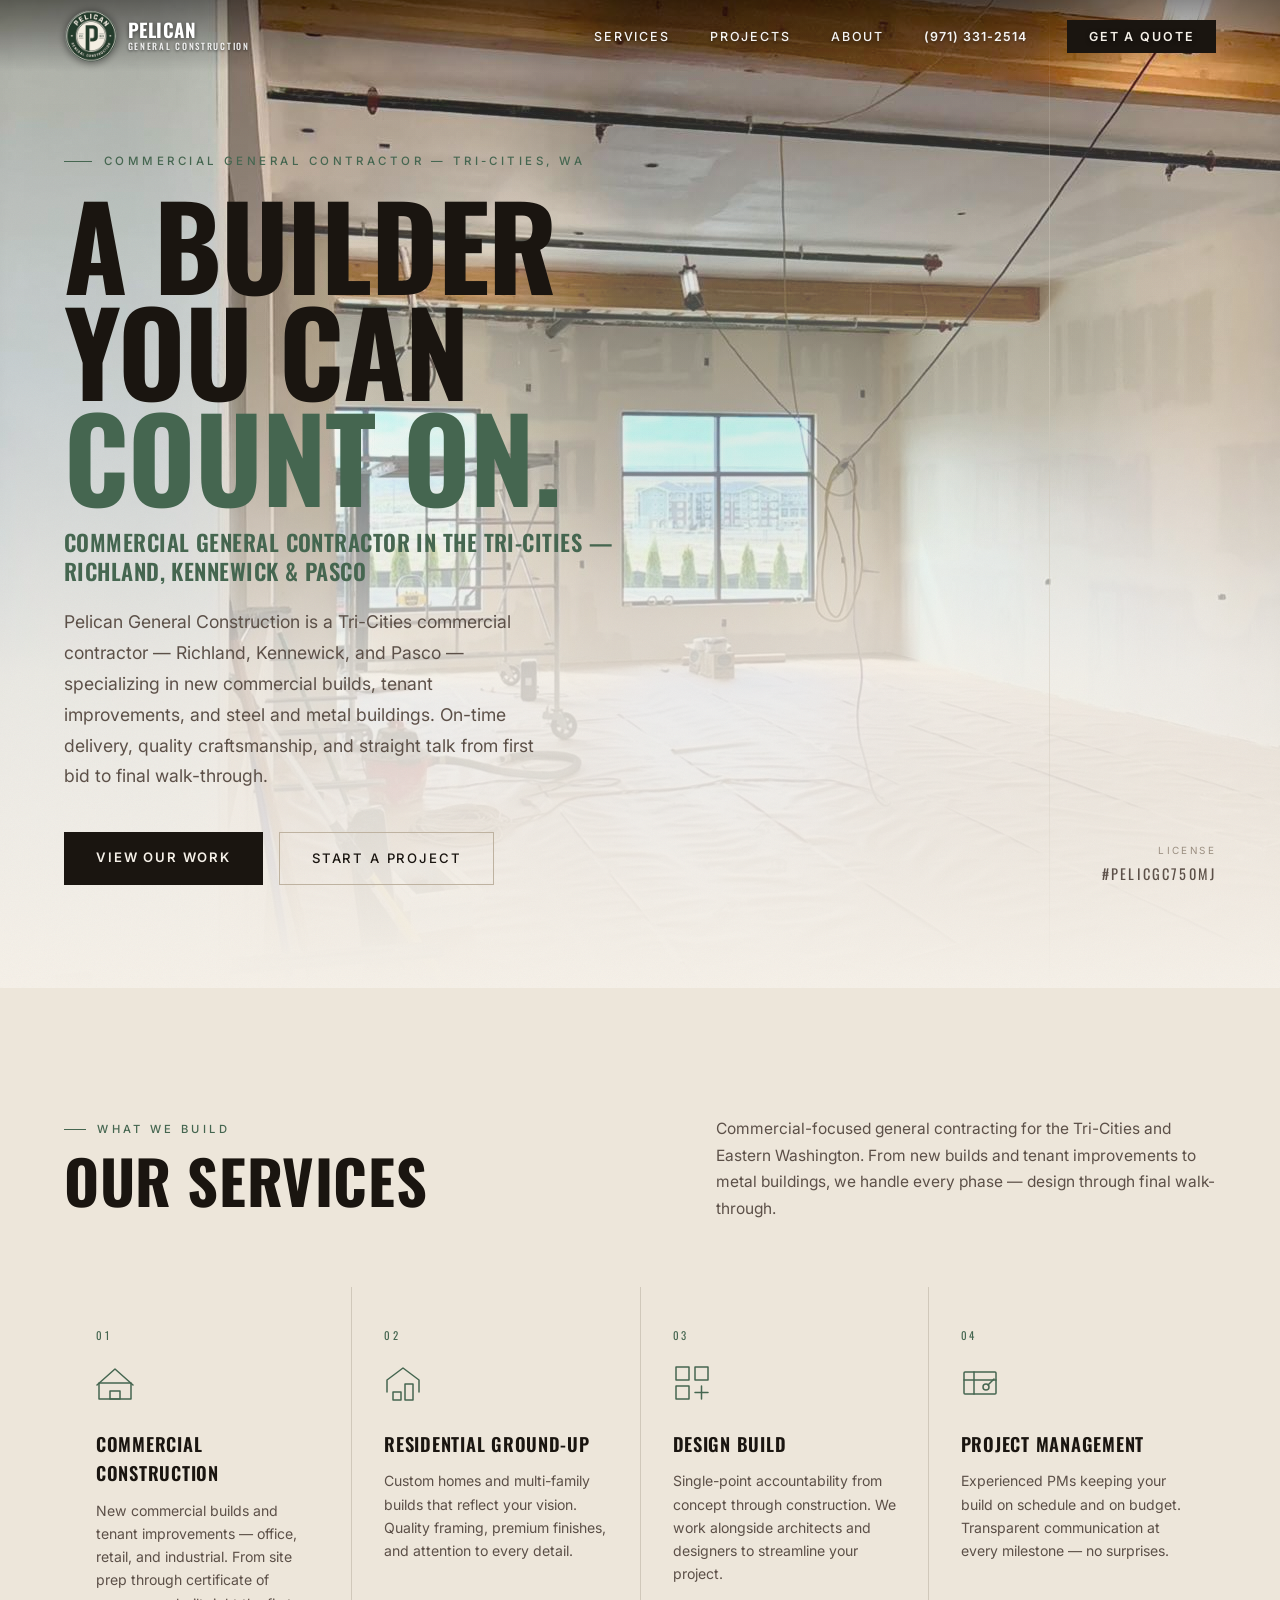
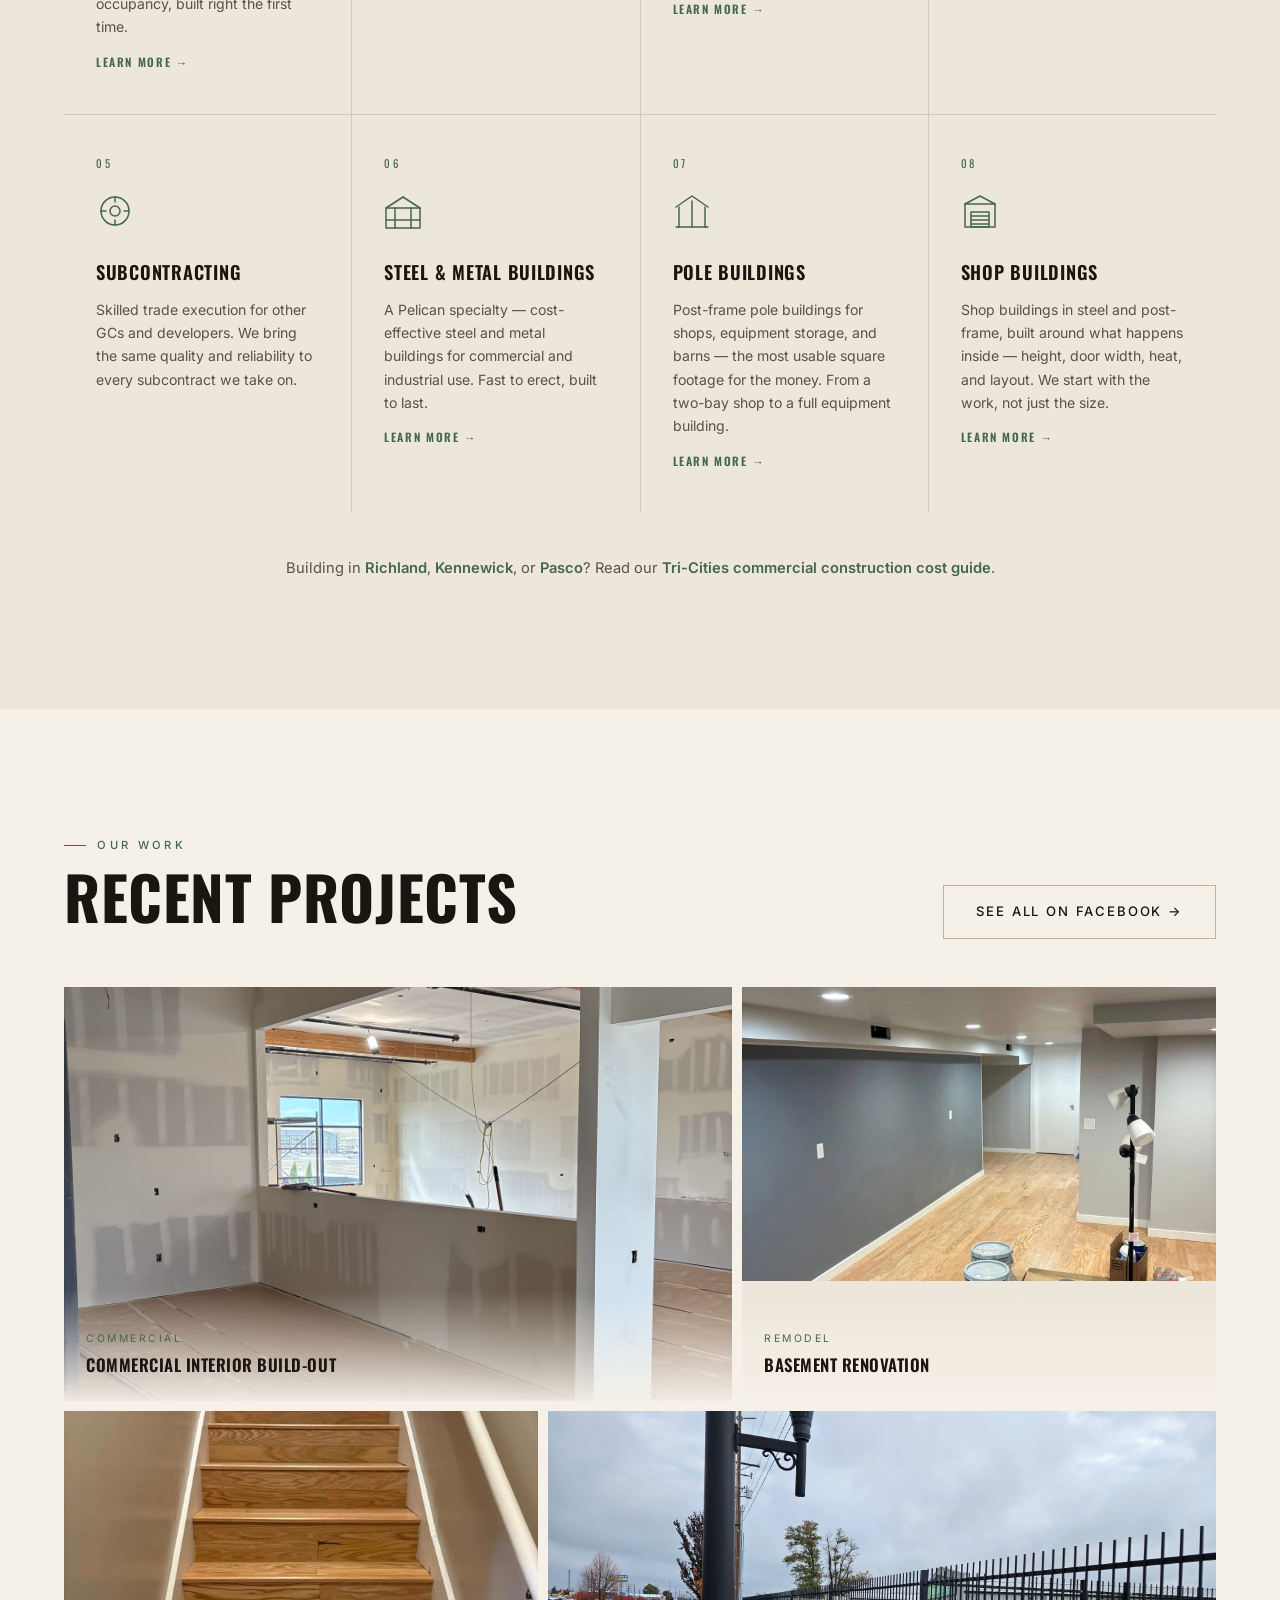
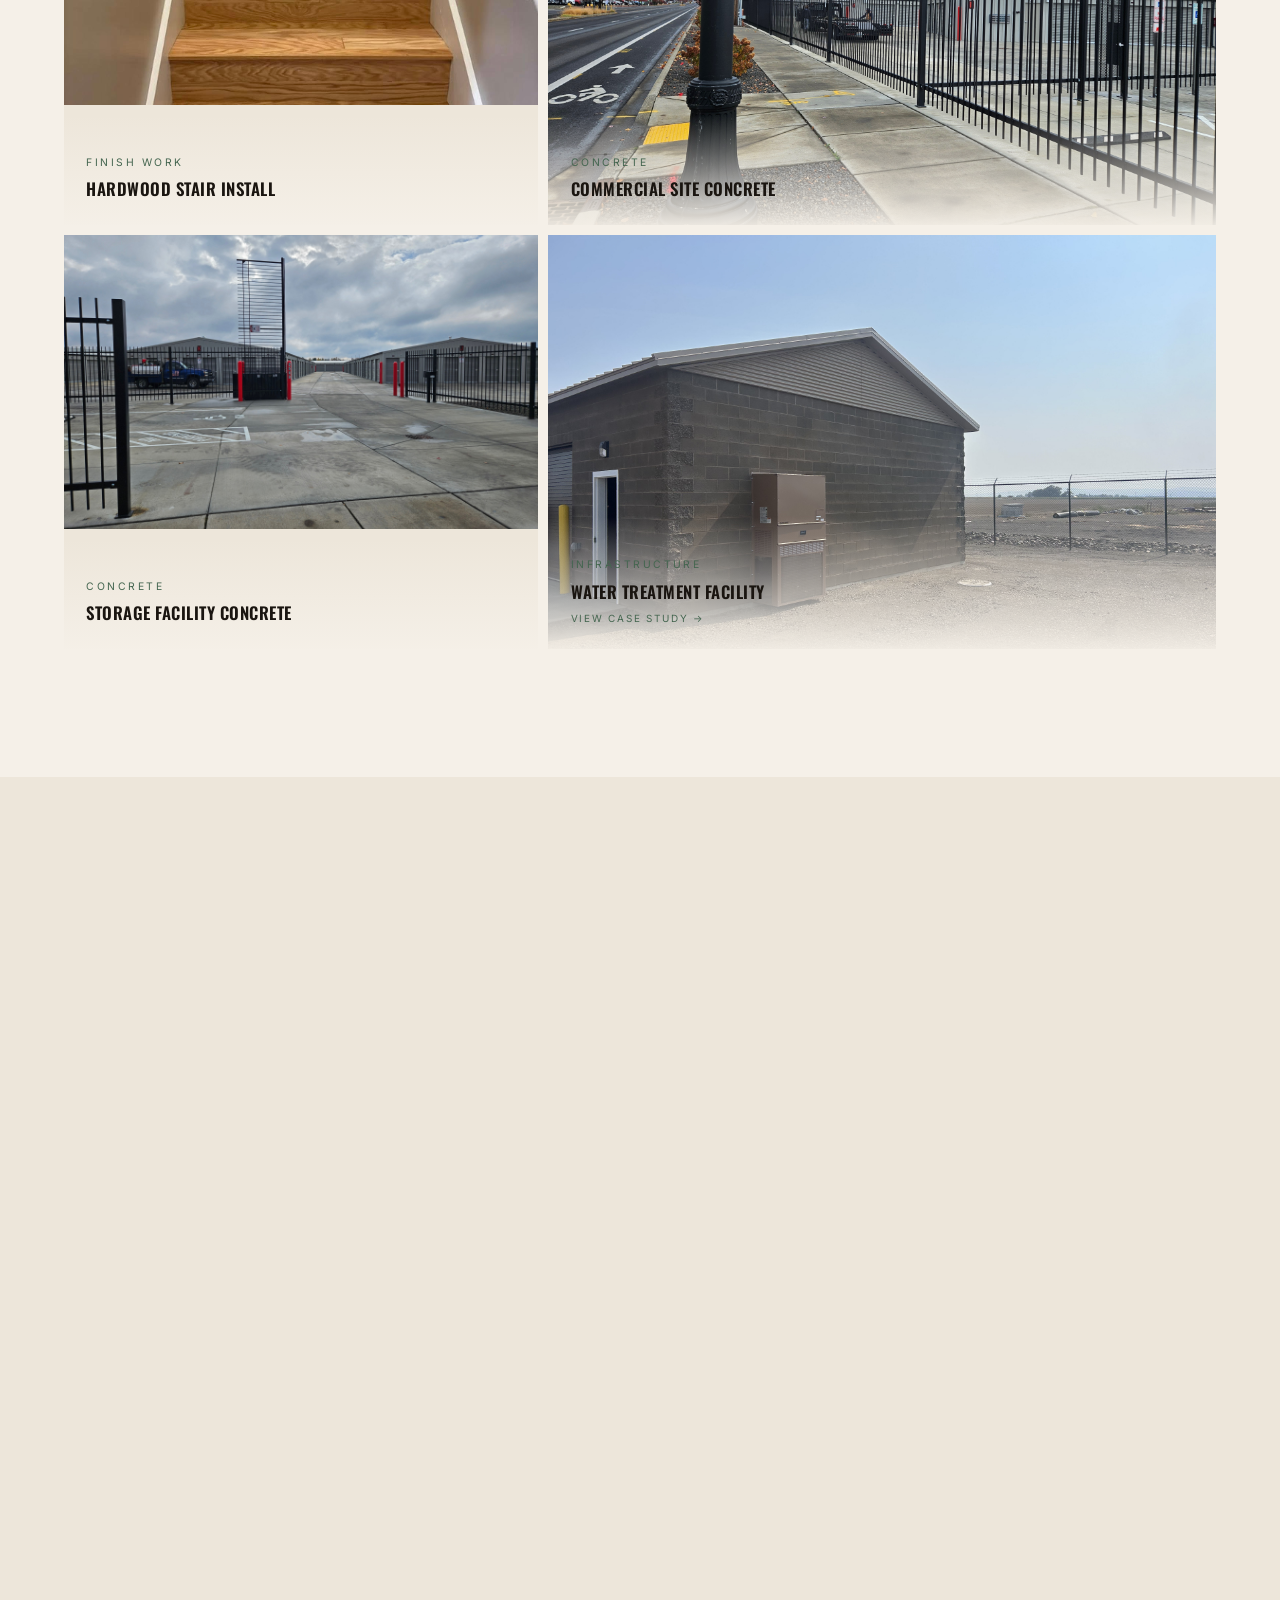
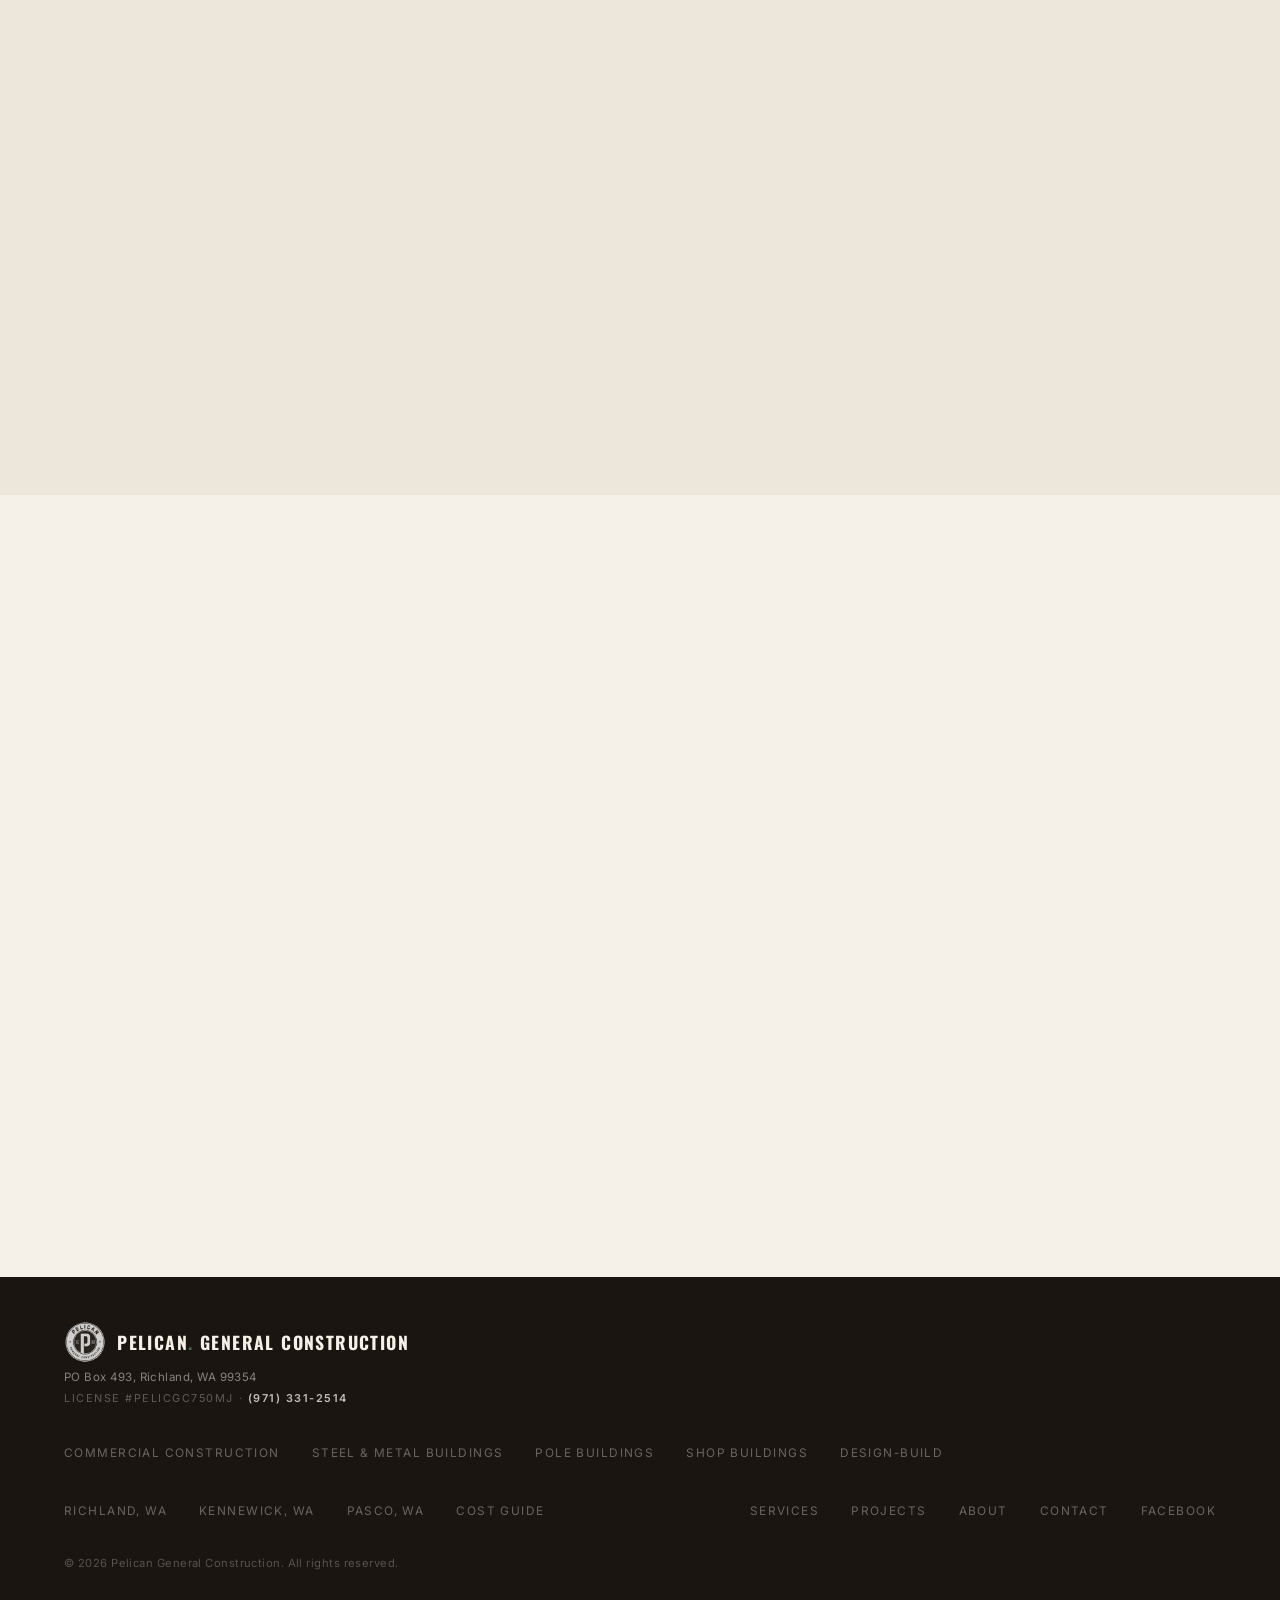
==== commit 8cb1e1ac: "content(homepage): lead with "Steel & Metal Buildings" vocabulary, retire "Pre-Engineered" framing P" ====
--- a/index.html
+++ b/index.html
@@ -4,17 +4,17 @@
 <meta charset="UTF-8">
 <meta name="viewport" content="width=device-width, initial-scale=1.0">
 <title>Pelican General Construction | Commercial General Contractor in the Tri-Cities, WA</title>
-<meta name="description" content="Licensed general contractor serving Richland, Kennewick, Pasco, and Eastern Washington — commercial construction, new builds, tenant improvements, and pre-engineered metal buildings. Lic. #PELICGC750MJ.">
+<meta name="description" content="Licensed commercial general contractor — Richland, Kennewick &amp; Pasco, WA. Commercial construction, tenant improvements &amp; steel and metal buildings.">
 <link rel="canonical" href="https://www.pelicangeneralconstruction.com/">
 <meta property="og:type" content="website">
 <meta property="og:url" content="https://www.pelicangeneralconstruction.com/">
 <meta property="og:title" content="Pelican General Construction | Commercial General Contractor in the Tri-Cities, WA">
-<meta property="og:description" content="Licensed general contractor serving the Tri-Cities, WA — Richland, Kennewick, Pasco — plus Spokane and Eastern Washington. Commercial construction, new builds, tenant improvements &amp; pre-engineered metal buildings.">
+<meta property="og:description" content="Licensed general contractor serving the Tri-Cities, WA — Richland, Kennewick, Pasco — plus Spokane and Eastern Washington. Commercial construction, new builds, tenant improvements &amp; steel and metal buildings.">
 <meta property="og:image" content="https://www.pelicangeneralconstruction.com/assets/pelican-og.jpg">
 <meta property="og:site_name" content="Pelican General Construction">
 <meta name="twitter:card" content="summary_large_image">
 <meta name="twitter:title" content="Pelican General Construction | Commercial General Contractor in the Tri-Cities, WA">
-<meta name="twitter:description" content="Licensed general contractor serving the Tri-Cities, WA and Eastern Washington. Commercial construction, new builds, tenant improvements &amp; pre-engineered metal buildings.">
+<meta name="twitter:description" content="Licensed general contractor serving the Tri-Cities, WA and Eastern Washington. Commercial construction, new builds, tenant improvements &amp; steel and metal buildings.">
 <meta name="twitter:image" content="https://www.pelicangeneralconstruction.com/assets/pelican-og.jpg">
 <!-- Analytics (FOR-81): GA4 live. Google Search Console verified via DNS TXT (Vercel) — no meta tag needed.
      Sub-pages under /services, /tri-cities, /resources fire GA4 via assets/site.js (GA4_ID). -->
@@ -525,7 +525,7 @@
     </p>
     <h1 class="hero-h2">Commercial General Contractor in the Tri-Cities &mdash; Richland, Kennewick &amp; Pasco</h1>
     <p class="hero-sub">
-      Pelican General Construction is a Tri-Cities commercial contractor &mdash; Richland, Kennewick, and Pasco &mdash; specializing in new commercial builds, tenant improvements, and pre-engineered metal buildings. On-time delivery, quality craftsmanship, and straight talk from first bid to final walk-through.
+      Pelican General Construction is a Tri-Cities commercial contractor &mdash; Richland, Kennewick, and Pasco &mdash; specializing in new commercial builds, tenant improvements, and steel and metal buildings. On-time delivery, quality craftsmanship, and straight talk from first bid to final walk-through.
     </p>
     <div class="hero-acts">
       <a href="#projects" class="btn-p">View Our Work</a>
@@ -583,8 +583,8 @@
     <article class="svc-card rv">
       <p class="svc-num">06</p>
       <svg class="svc-icon" viewBox="0 0 38 38" aria-hidden="true"><rect x="2" y="16" width="34" height="20"/><line x1="2" y1="16" x2="19" y2="5"/><line x1="36" y1="16" x2="19" y2="5"/><line x1="11" y1="16" x2="11" y2="36"/><line x1="27" y1="16" x2="27" y2="36"/><line x1="2" y1="28" x2="36" y2="28"/></svg>
-      <h3 class="svc-name">Pre-Engineered Metal Buildings</h3>
-      <p class="svc-desc">A Pelican specialty &mdash; cost-effective pre-engineered metal buildings for commercial and industrial use. Fast to erect, built to last.</p>
+      <h3 class="svc-name">Steel &amp; Metal Buildings</h3>
+      <p class="svc-desc">A Pelican specialty &mdash; cost-effective steel and metal buildings for commercial and industrial use. Fast to erect, built to last.</p>
       <a href="/services/metal-buildings" style="display:inline-block;margin-top:.9rem;font-family:var(--font-d);font-weight:600;font-size:.72rem;letter-spacing:.14em;text-transform:uppercase;color:var(--accent);">Learn More &rarr;</a>
     </article>
     <article class="svc-card rv">
@@ -679,7 +679,7 @@
       <p class="eye">Who We Are</p>
       <h2 class="sec-title">Built on Accountability</h2>
       <p class="sec-desc" style="margin-bottom:1.1rem;">Pelican General Construction is a Tri-Cities general contractor &mdash; serving Richland, Kennewick, Pasco, and Eastern Washington &mdash; delivering commercial new builds, tenant improvements, and metal buildings with the craftsmanship and accountability that keep clients coming back.</p>
-      <p class="sec-desc">From ground-up construction to pre-engineered metal buildings, we handle every scope with a dedicated team &mdash; on time, on budget, and in constant communication. No shortcuts. No excuses. Just solid builds.</p>
+      <p class="sec-desc">From ground-up construction to steel and metal buildings, we handle every scope with a dedicated team &mdash; on time, on budget, and in constant communication. No shortcuts. No excuses. Just solid builds.</p>
       <p class="sec-desc" style="margin-top:1.1rem;">Need a <a class="inline" href="/tri-cities/kennewick">commercial general contractor in Kennewick</a>, looking to <a class="inline" href="/tri-cities/richland">build commercial in Richland</a>, or planning <a class="inline" href="/tri-cities/pasco">Pasco commercial construction</a>? We build across all three Tri-Cities cities.</p>
       <p class="sec-desc" style="margin-top:1.25rem;padding-top:1.25rem;border-top:1px solid var(--border);font-style:italic;color:var(--text-3);">The name goes back to his first real job out on his own &mdash; a deck and addition on a house out on the coast. A pelican kept showing up every morning and sitting on the lumber pile like it owned the place. His crew started calling it "the foreman." When it came time to file the LLC, nothing else felt right. Doesn't really mean anything. Just stuck.</p>
       <div class="about-vals">
@@ -737,7 +737,7 @@
           <option value="design-build">Design Build</option>
           <option value="pm">Project Management</option>
           <option value="sub">Subcontracting</option>
-          <option value="metal">Pre-Engineered Metal Building</option>
+          <option value="metal">Steel &amp; Metal Building</option>
           <option value="other">Other</option>
         </select>
       </div>
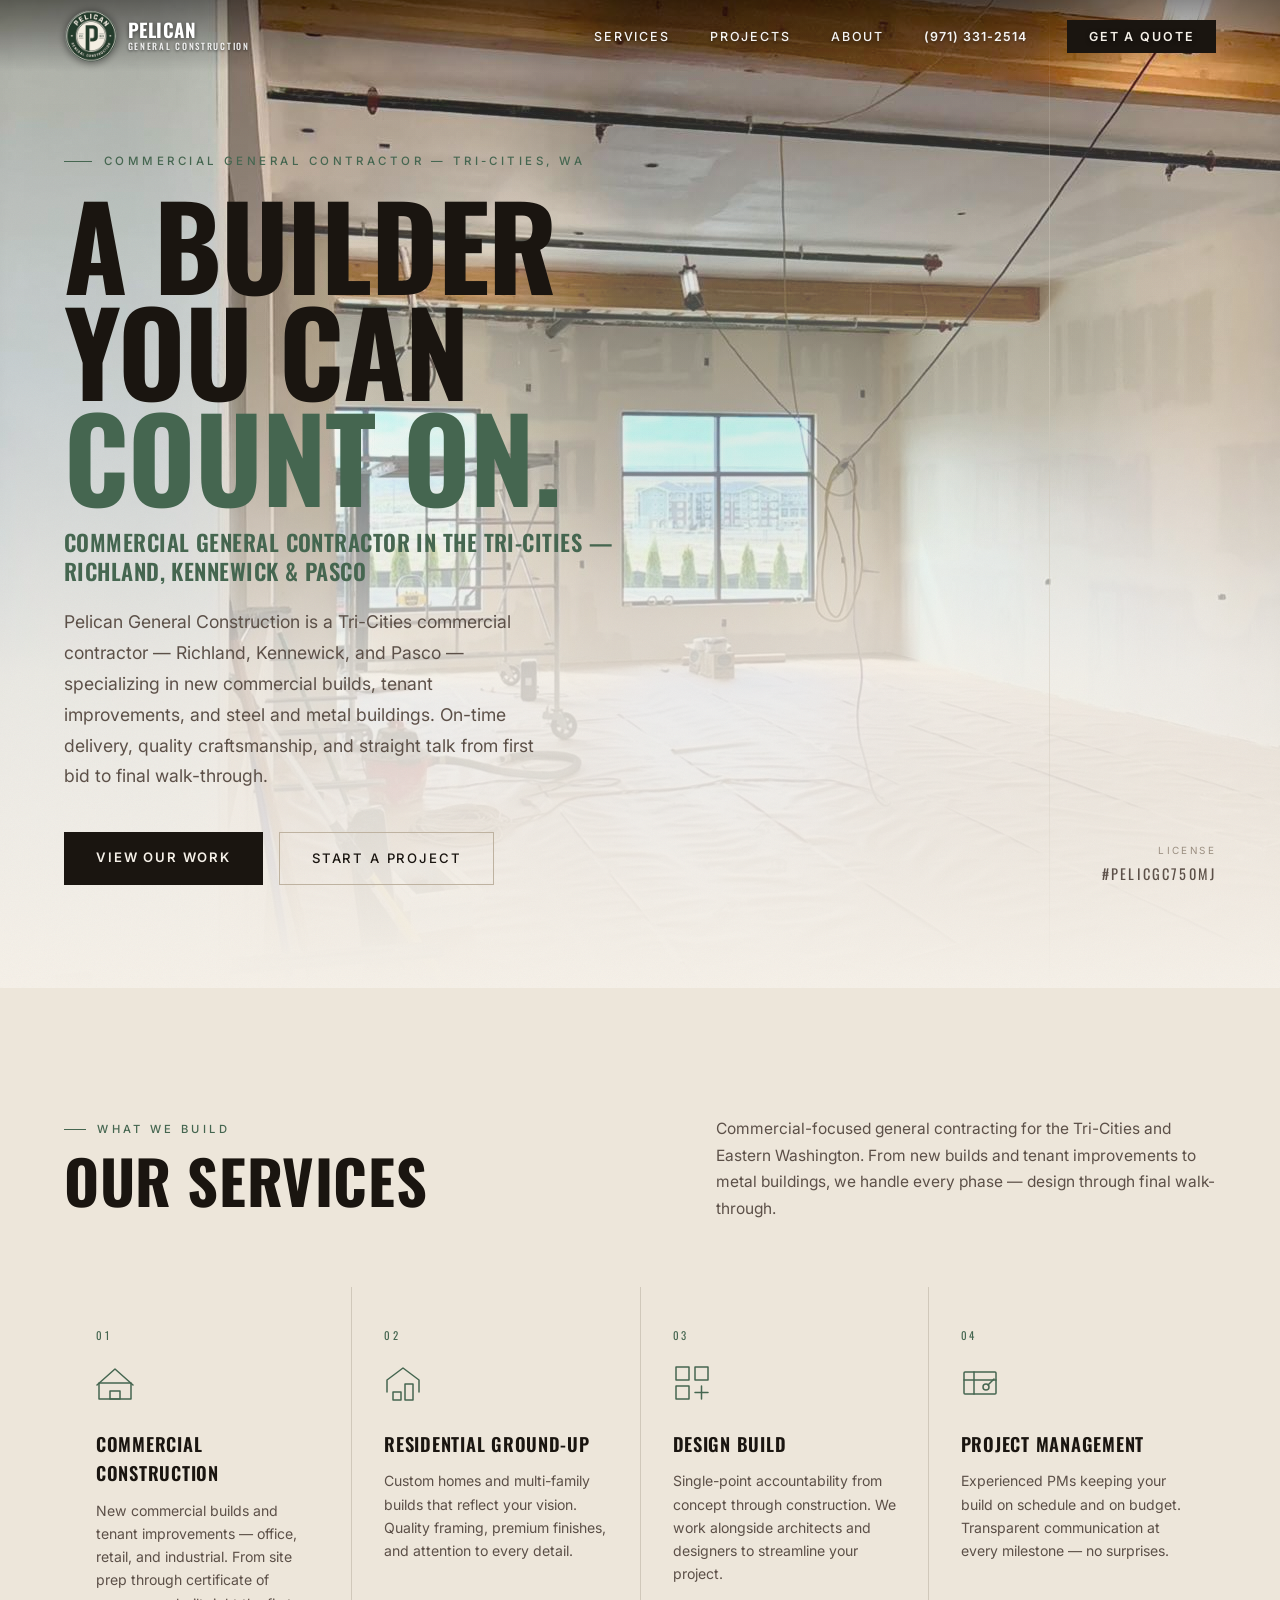
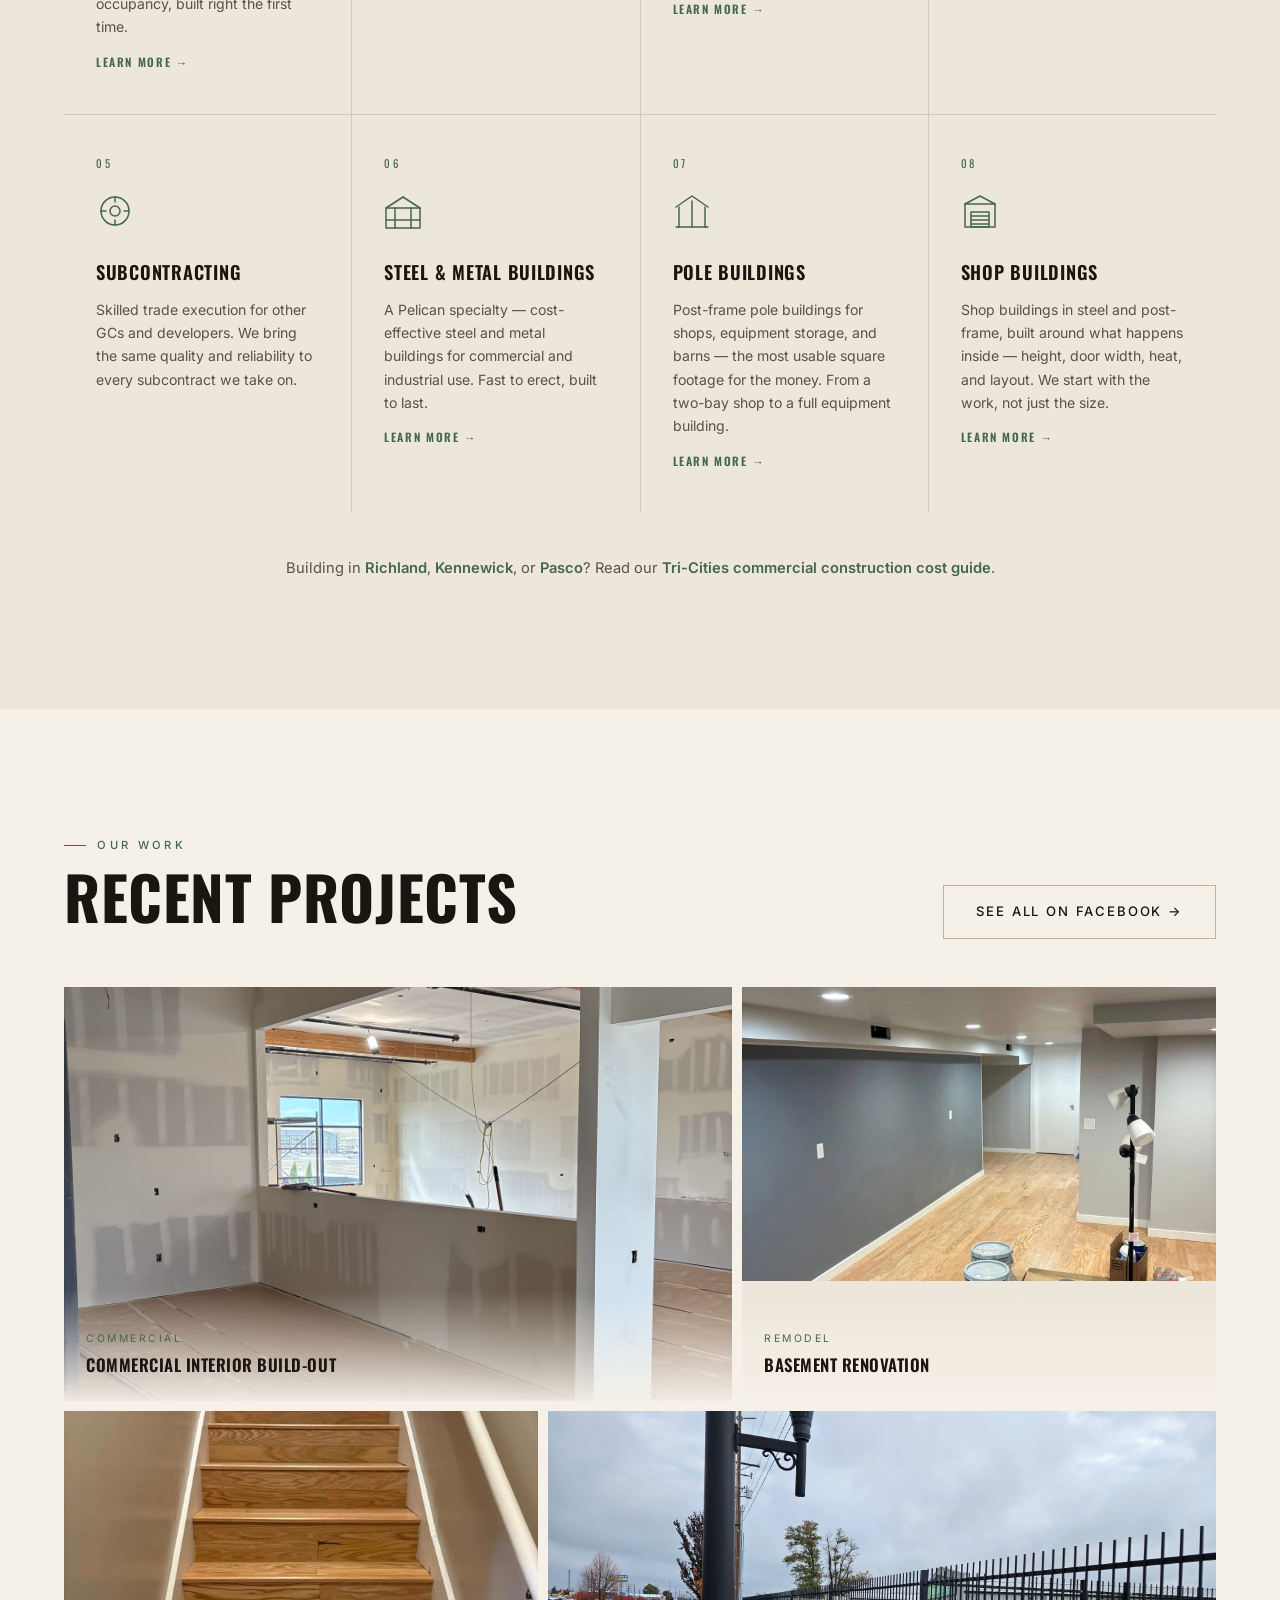
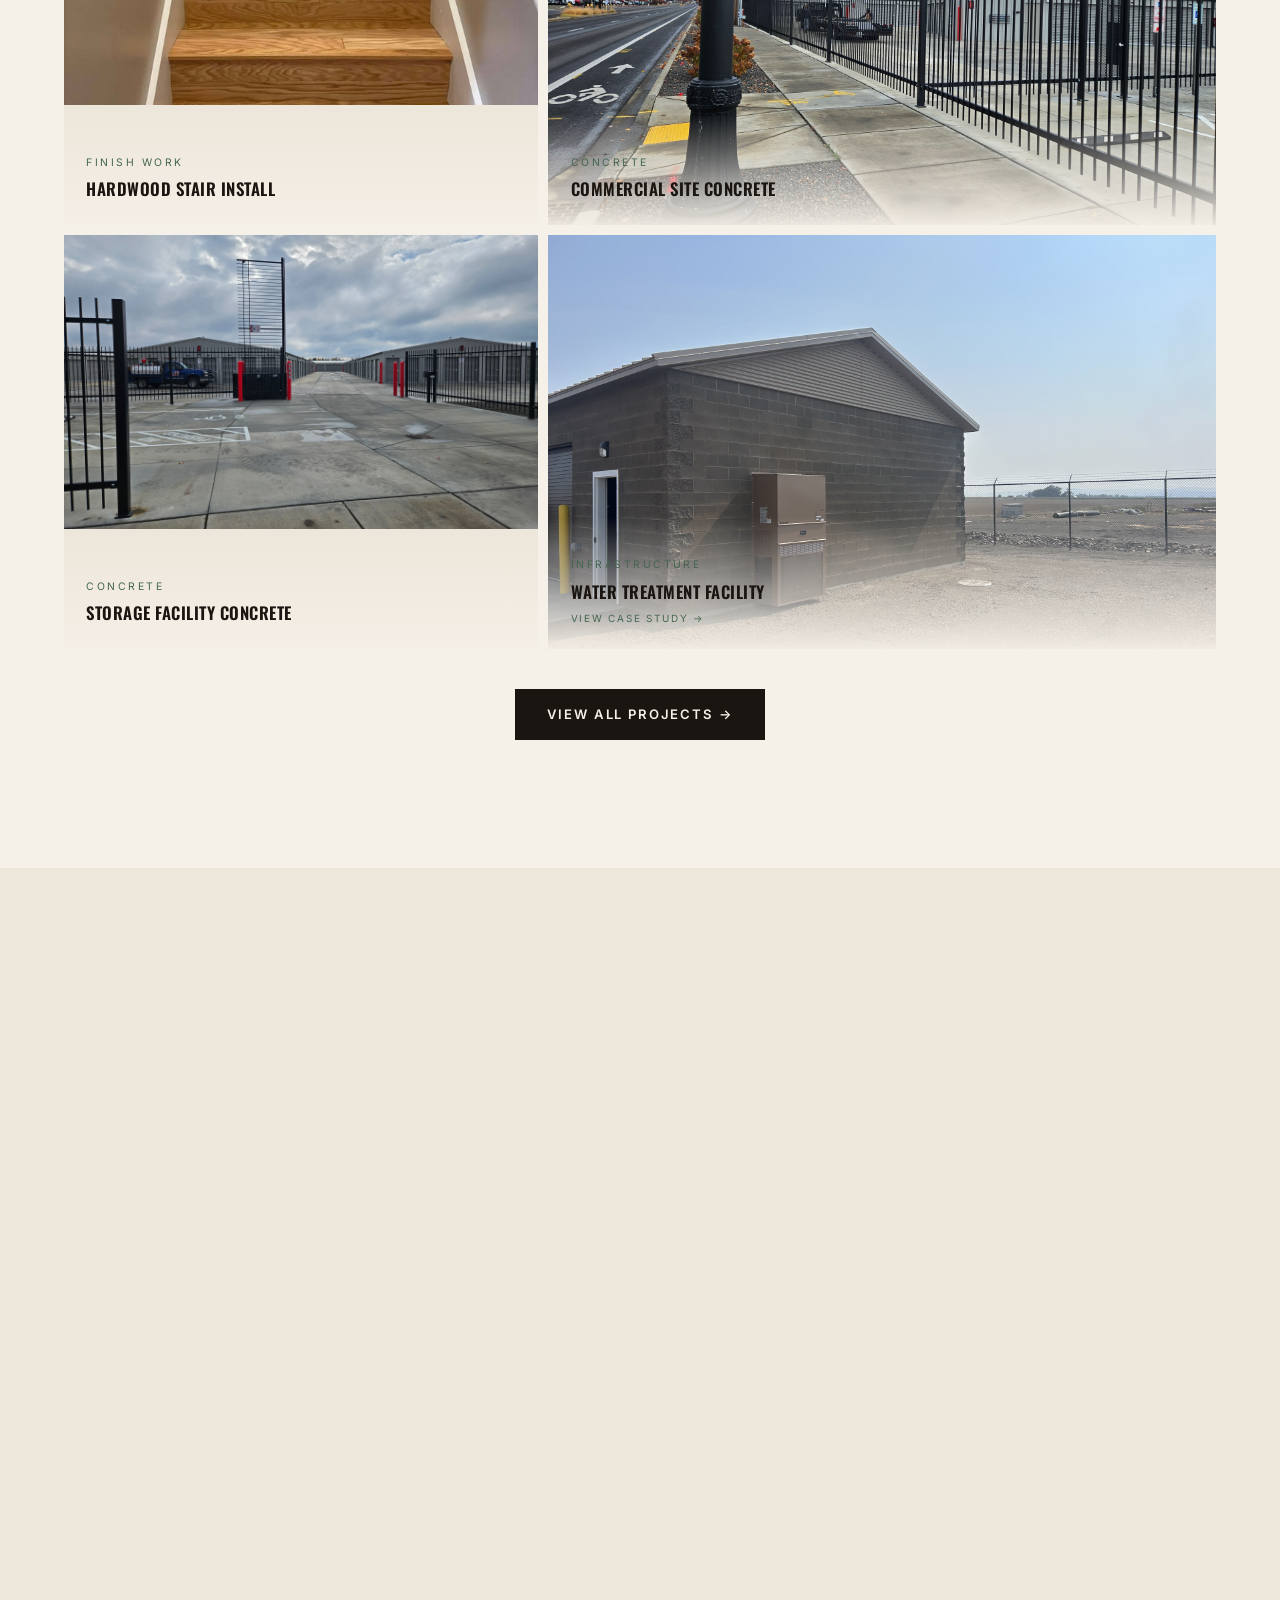
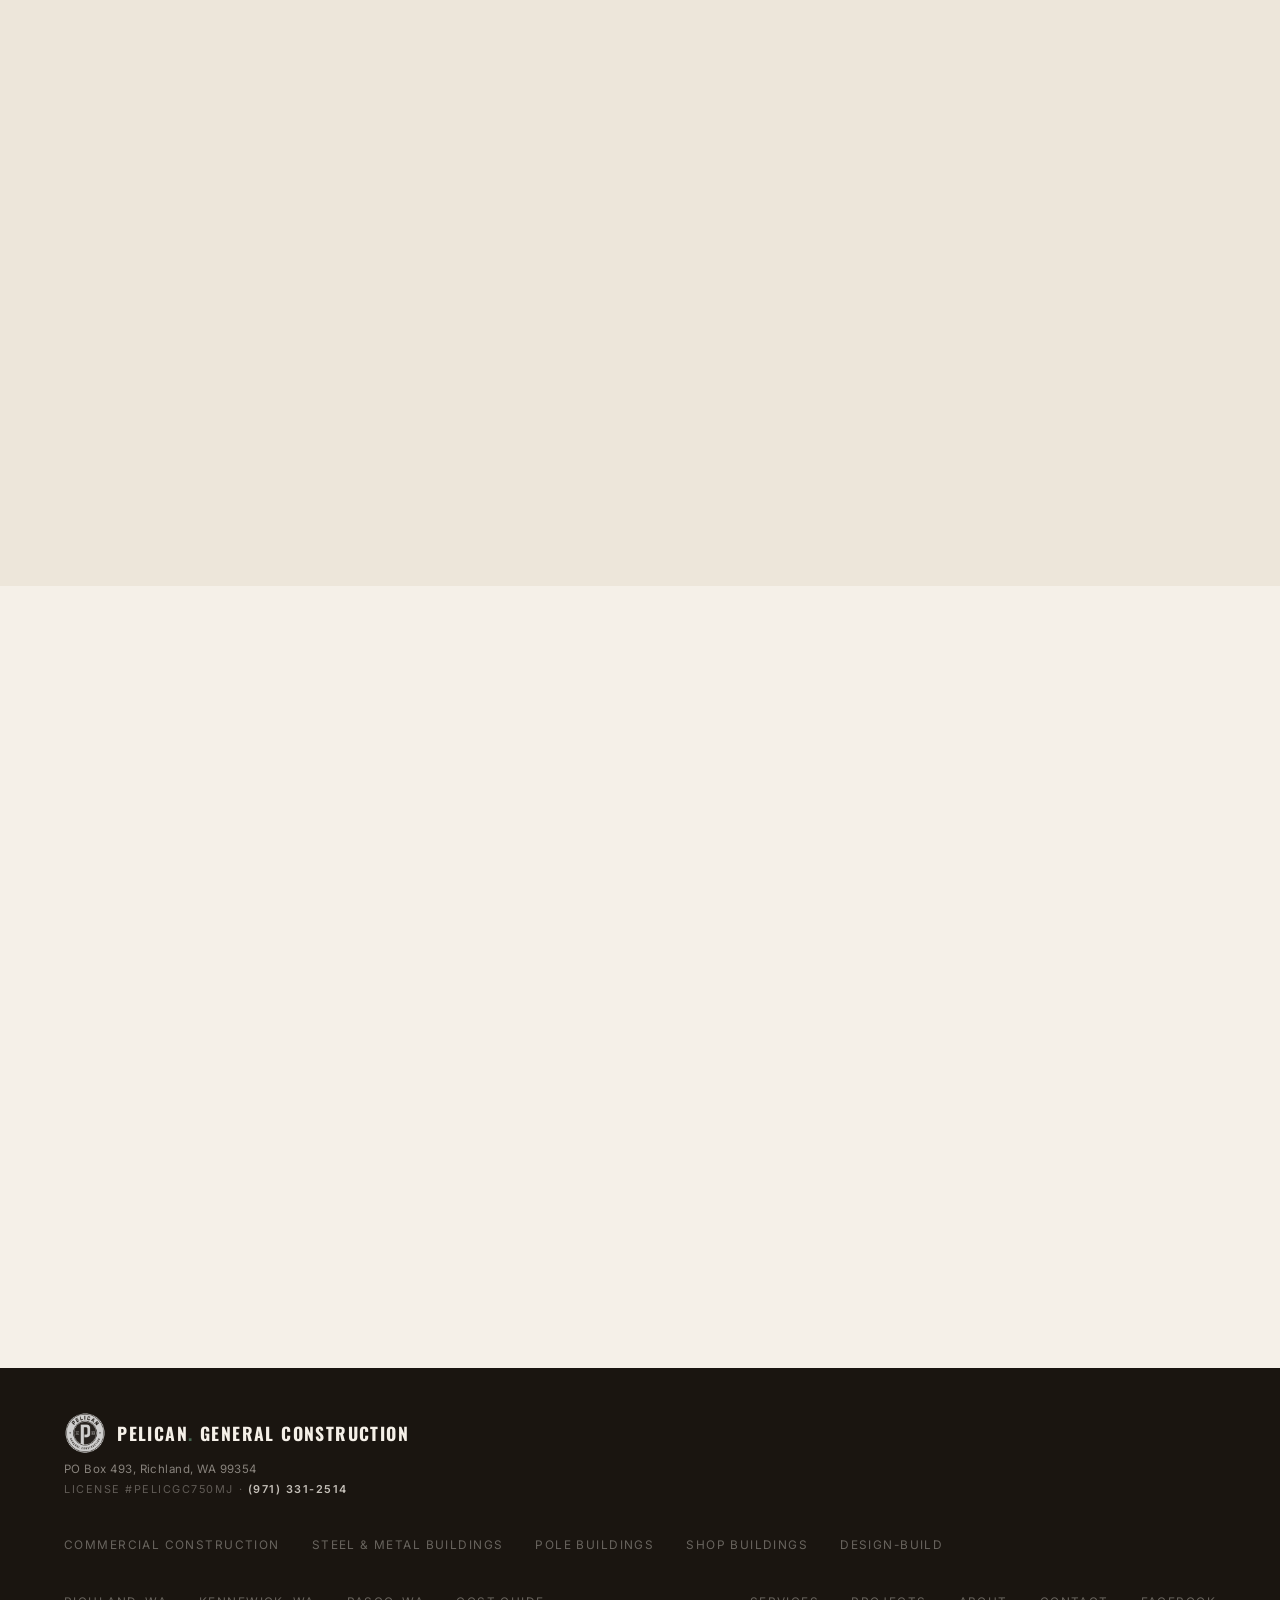
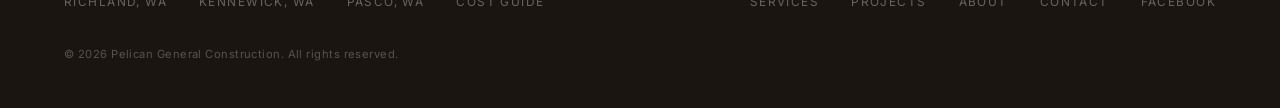
==== commit f7cb0aca: "feat(projects): finish water-treatment case study, move to /projects/*, build /projects index FOR-19" ====
--- a/index.html
+++ b/index.html
@@ -501,7 +501,7 @@
   </a>
   <ul class="nav-links" id="nav-links" role="list">
     <li><a href="#services">Services</a></li>
-    <li><a href="#projects">Projects</a></li>
+    <li><a href="/projects">Projects</a></li>
     <li><a href="#about">About</a></li>
     <li><a href="tel:9713312514" class="nav-phone">(971) 331-2514</a></li>
     <li><a href="#contact" class="btn-quote">Get a Quote</a></li>
@@ -641,7 +641,7 @@
       <div class="proj-ol" aria-hidden="true"></div>
     </article>
     <article class="proj-card rv">
-      <a href="water-treatment-facility.html" class="proj-cover-link" aria-label="View Water Treatment Facility case study"></a>
+      <a href="/projects/water-treatment-facility" class="proj-cover-link" aria-label="View Water Treatment Facility case study"></a>
       <div class="proj-ph" role="img" aria-label="Completed concrete water treatment tank against clear blue sky"><div class="proj-ph-bg" style="background-image:url('assets/IMG_1753_full.jpg');background-size:cover;background-position:center top;"></div></div>
       <div class="proj-meta">
         <p class="proj-type">Infrastructure</p>
@@ -650,6 +650,9 @@
       </div>
       <div class="proj-ol" aria-hidden="true"></div>
     </article>
+  </div>
+  <div class="proj-viewall" style="text-align:center;margin-top:2.5rem;">
+    <a href="/projects" class="btn-p">View All Projects &rarr;</a>
   </div>
 </section>
 
@@ -770,7 +773,7 @@
     </ul>
     <ul class="f-links" role="list">
       <li><a href="#services">Services</a></li>
-      <li><a href="#projects">Projects</a></li>
+      <li><a href="/projects">Projects</a></li>
       <li><a href="#about">About</a></li>
       <li><a href="#contact">Contact</a></li>
       <li><a href="https://www.facebook.com/profile.php?id=61578110233521" target="_blank" rel="noopener">Facebook</a></li>
